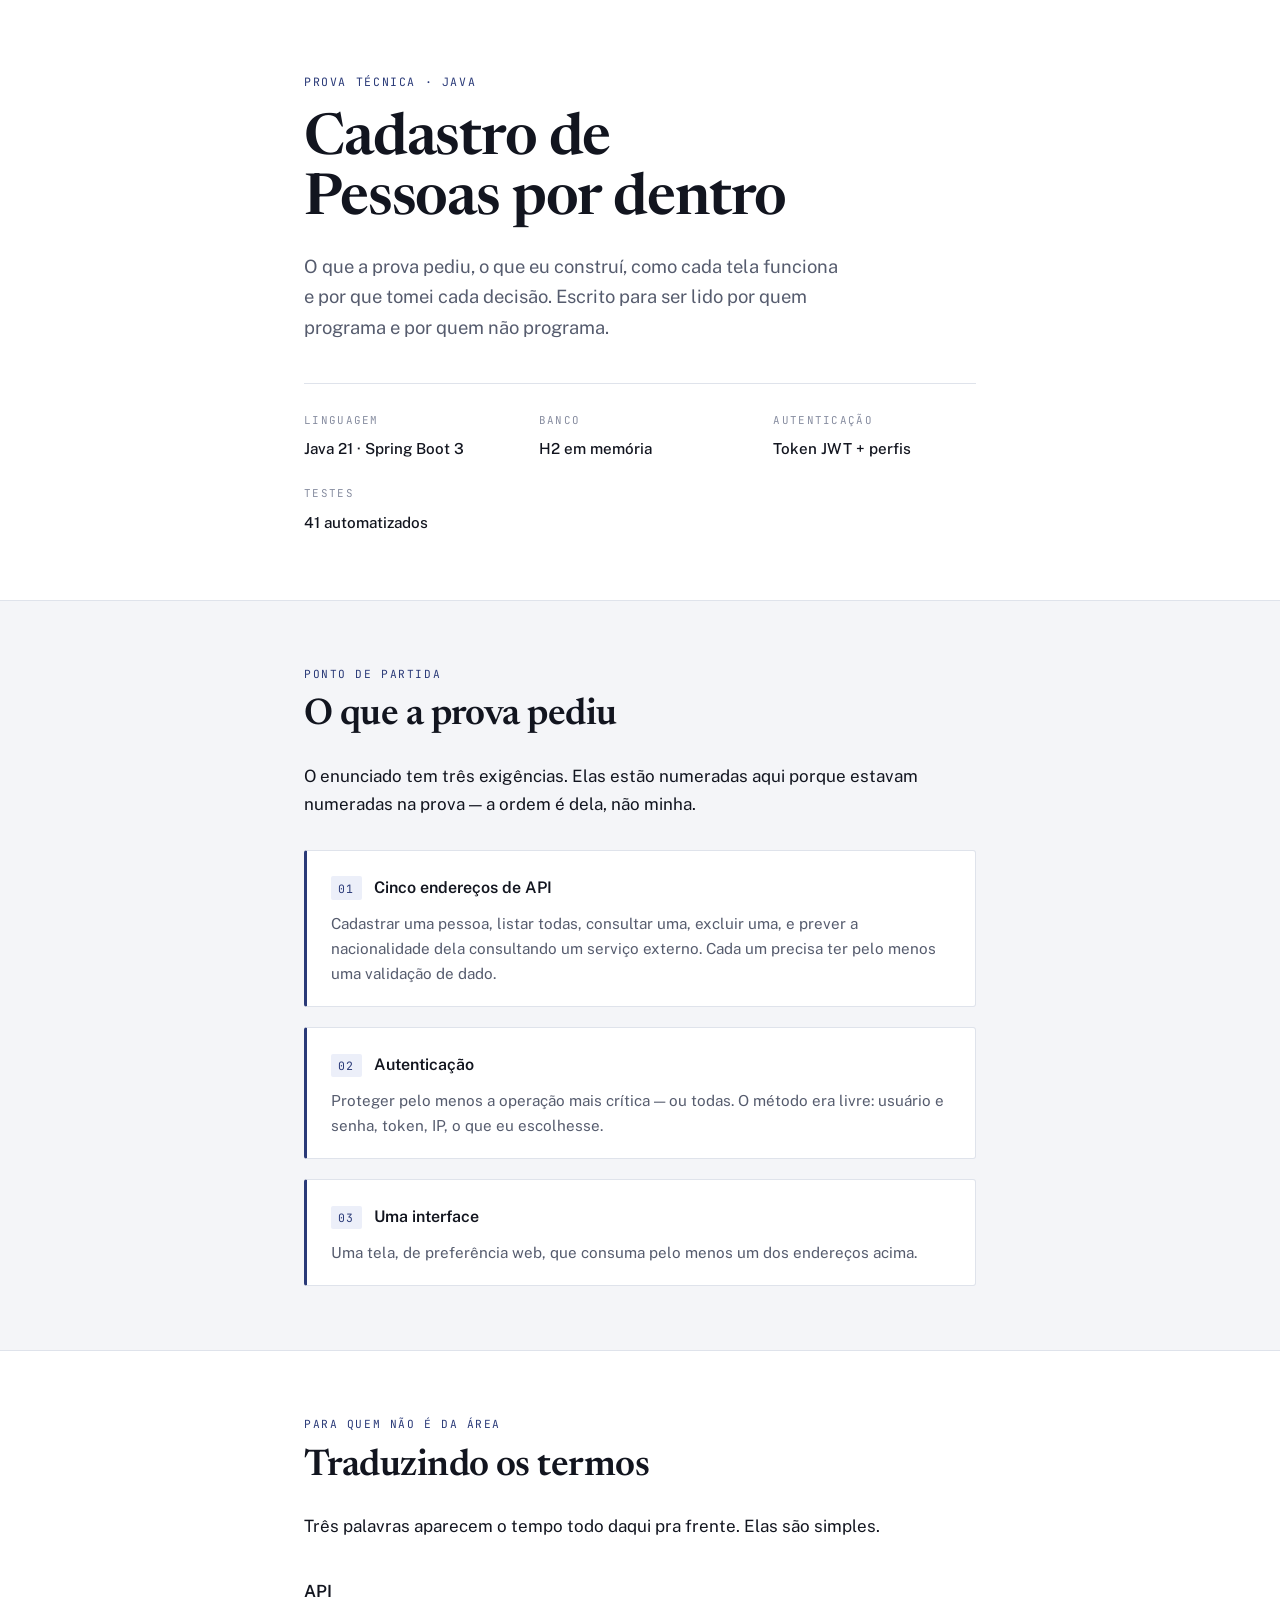
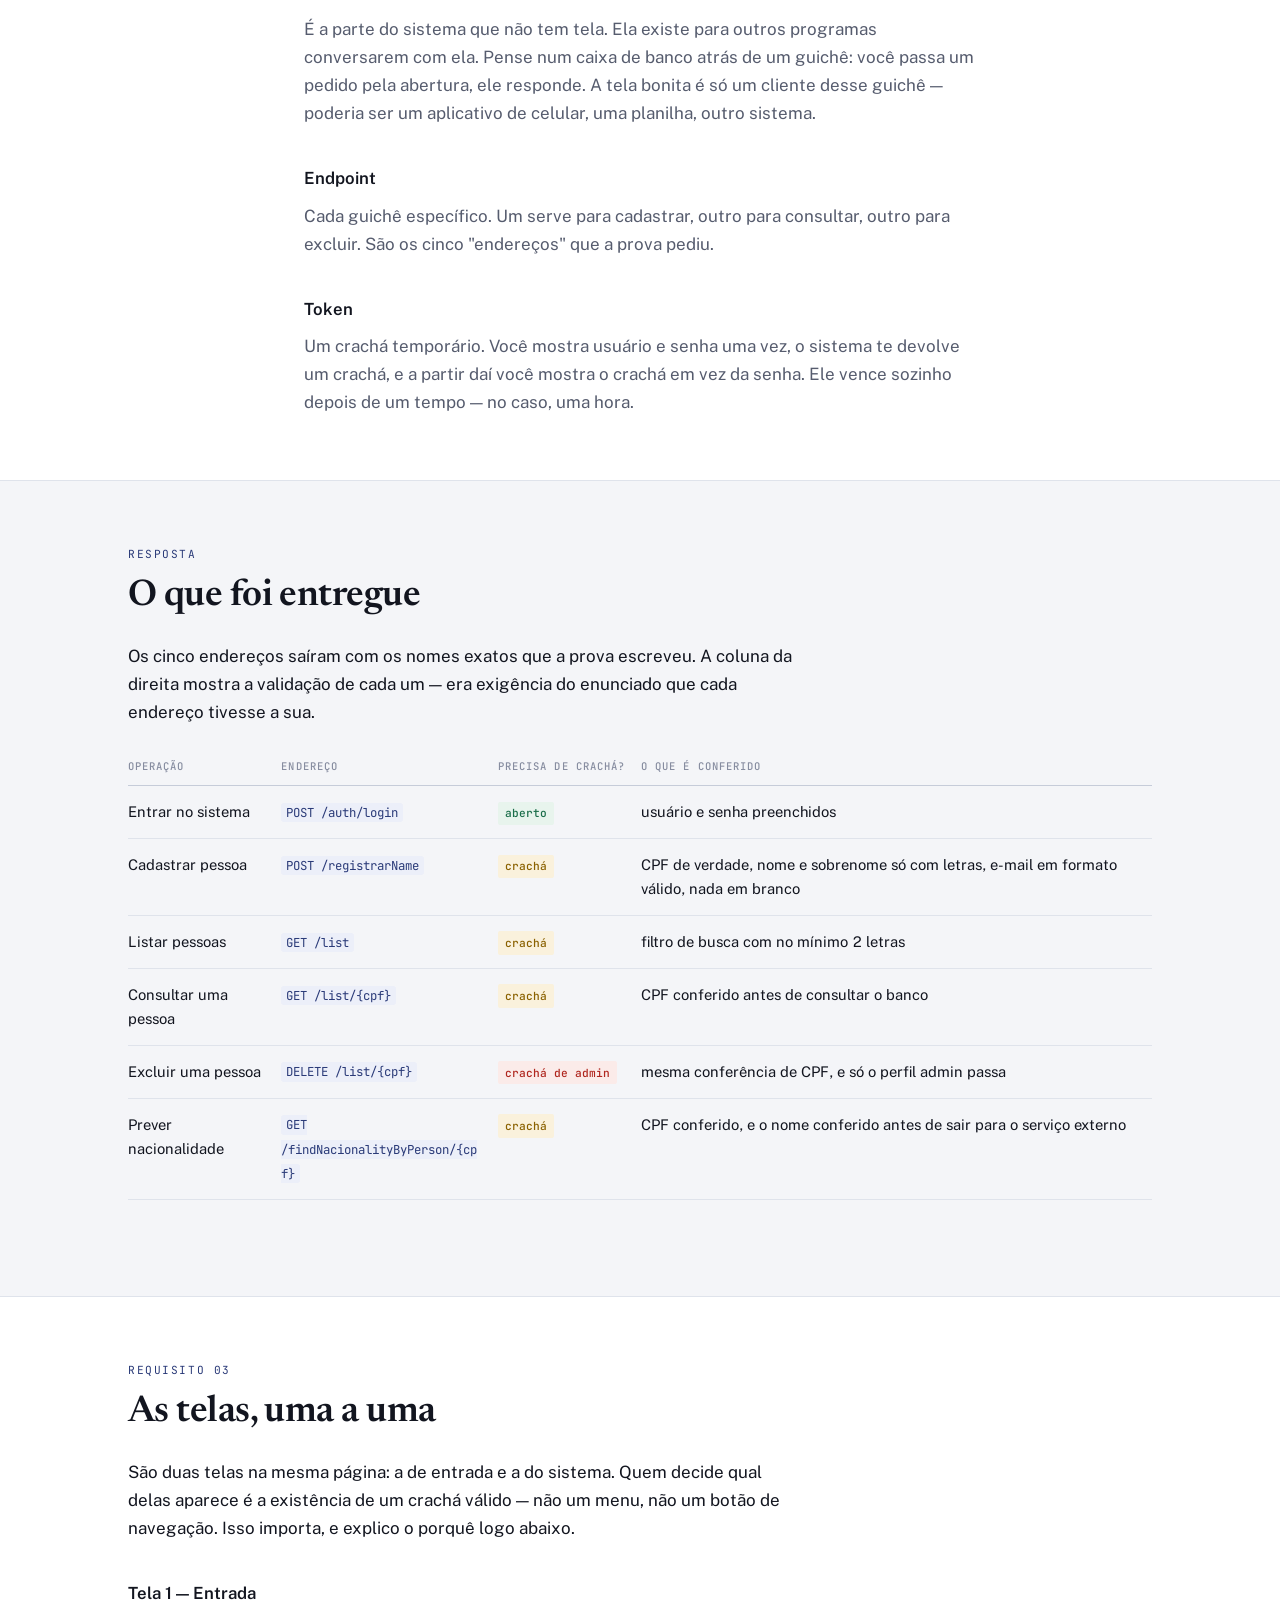
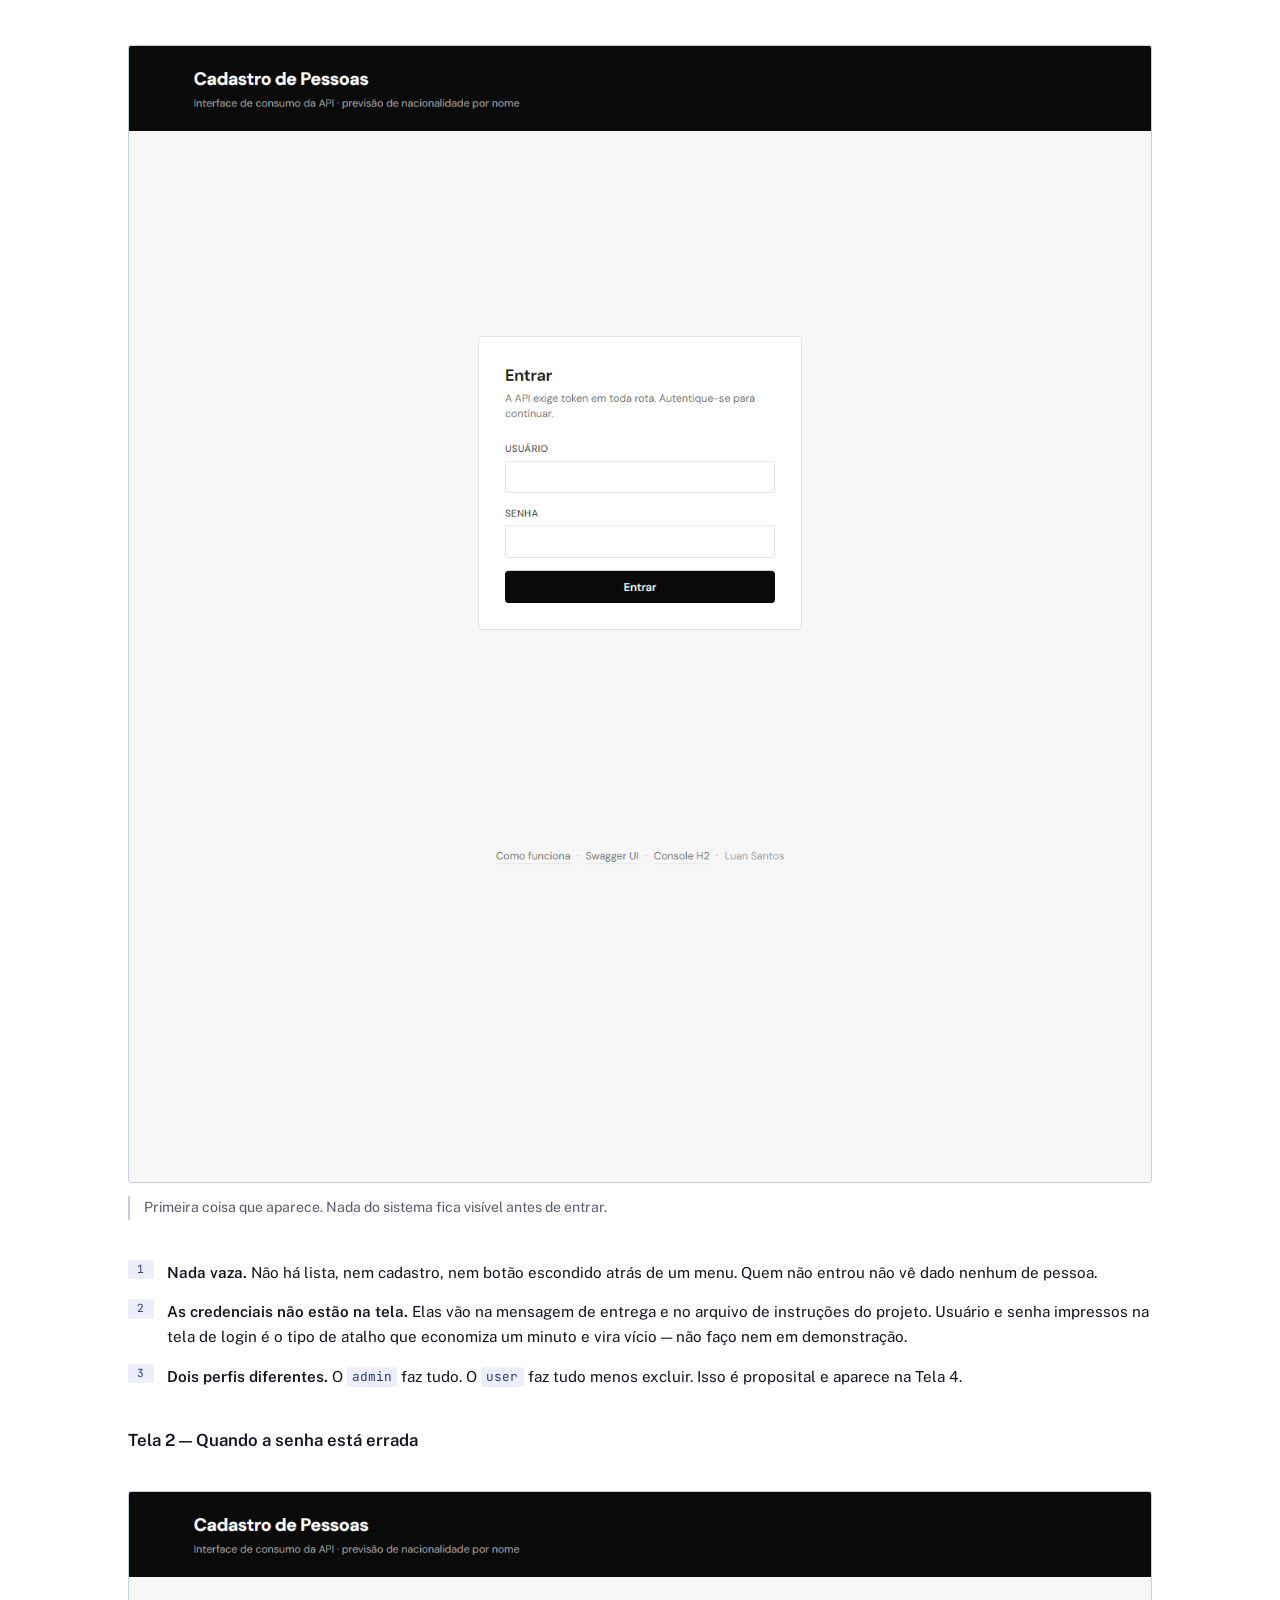
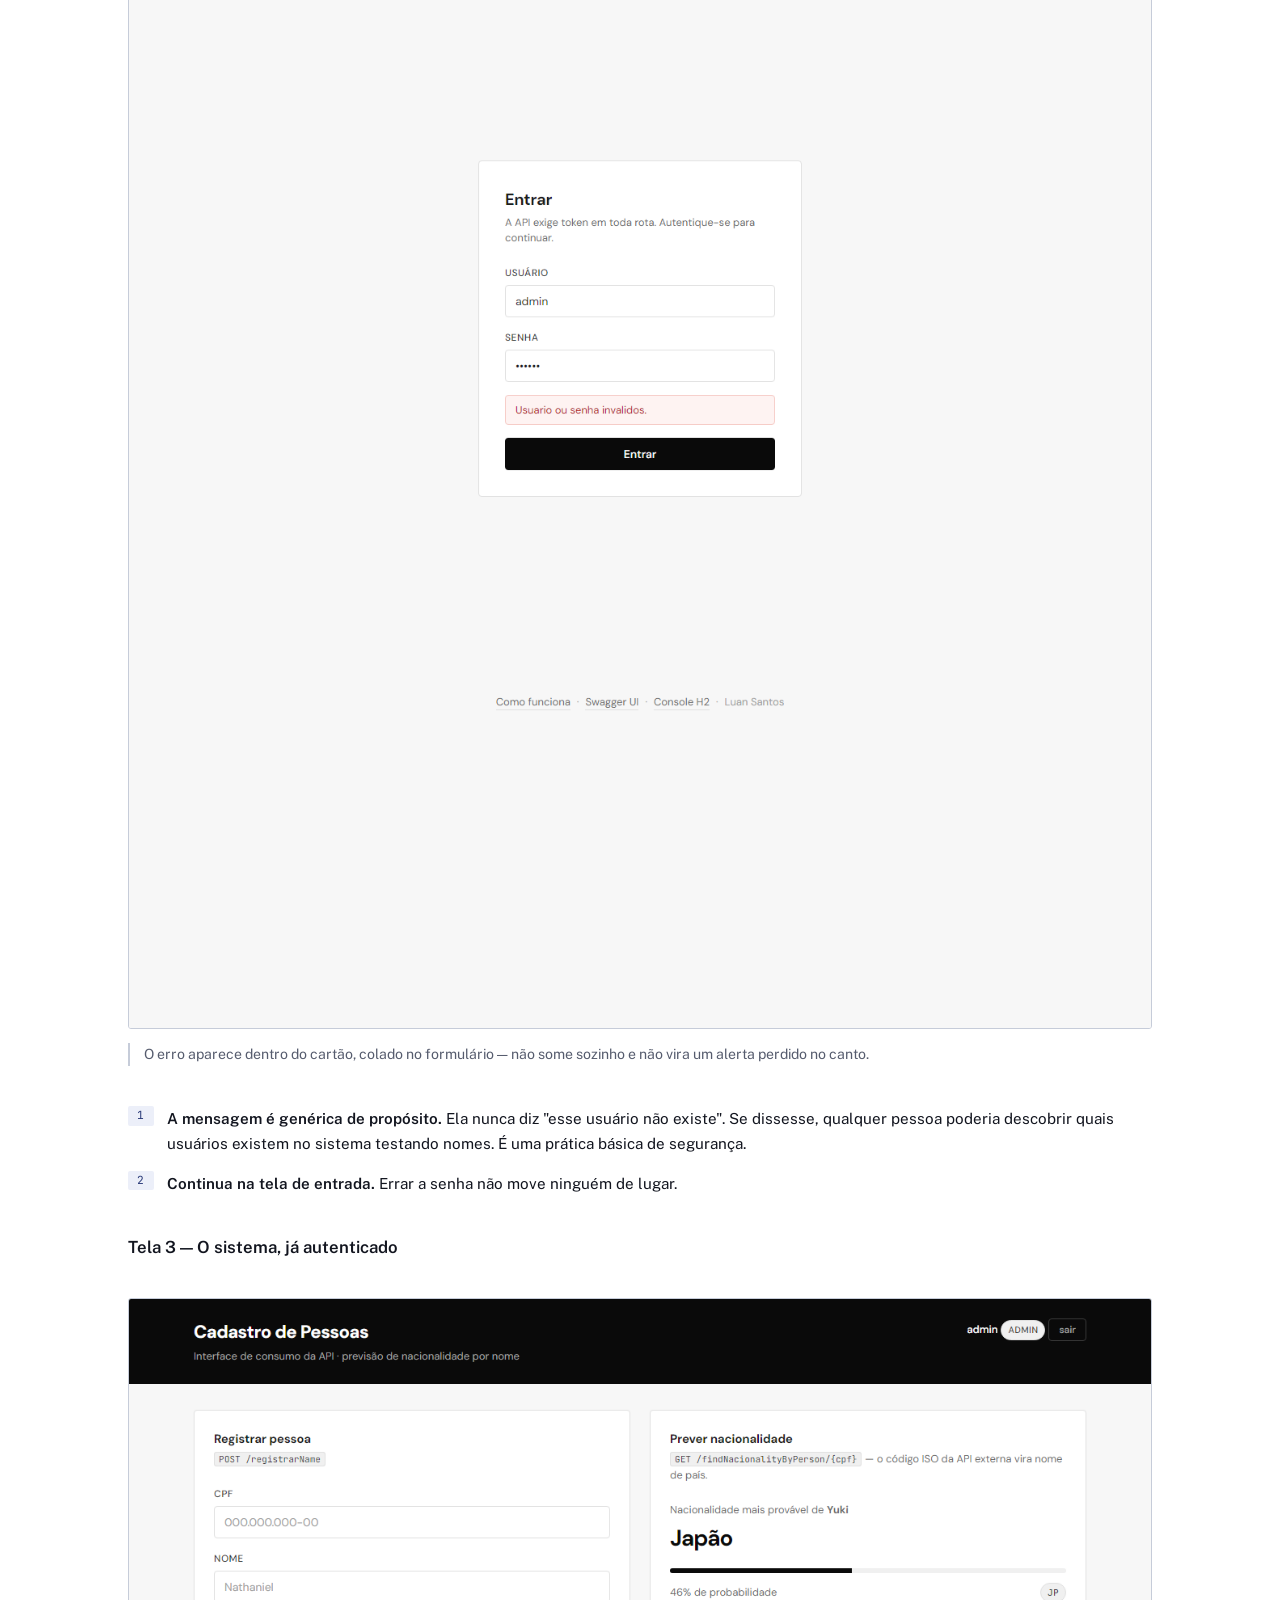
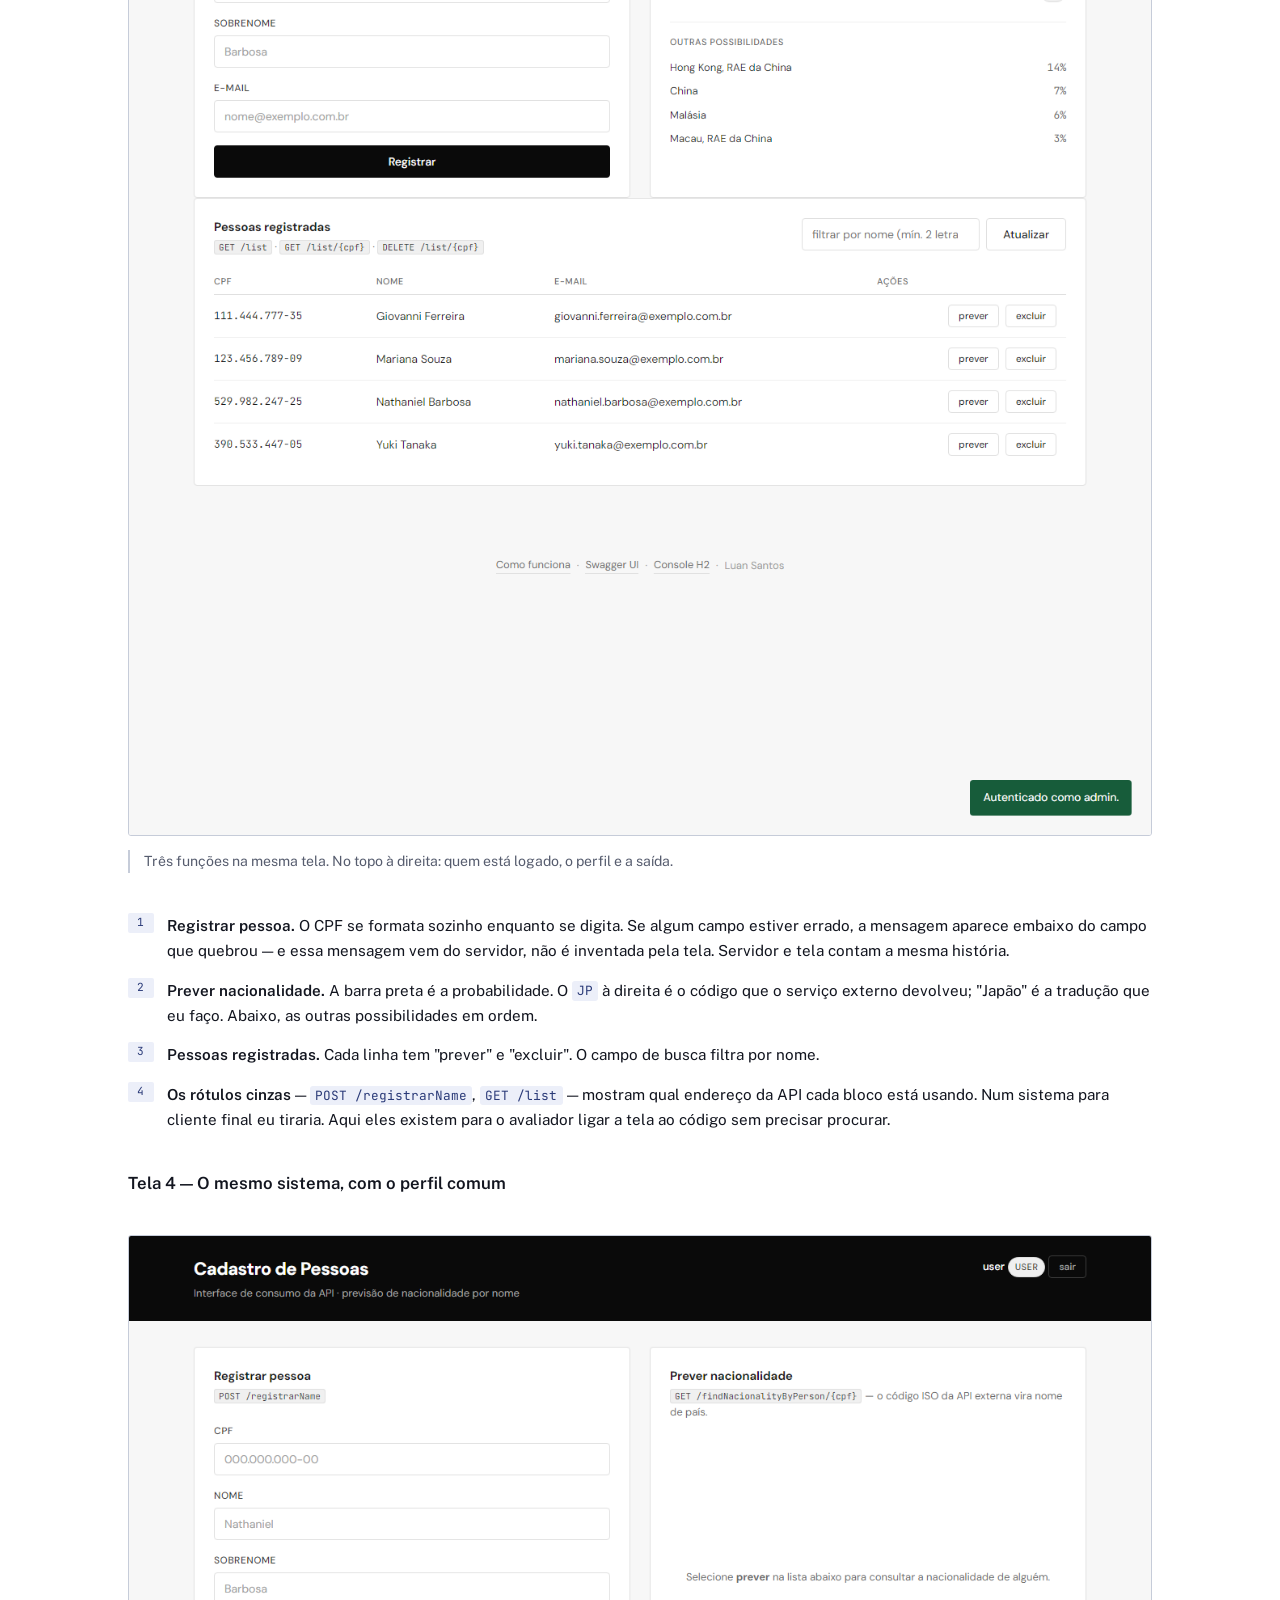
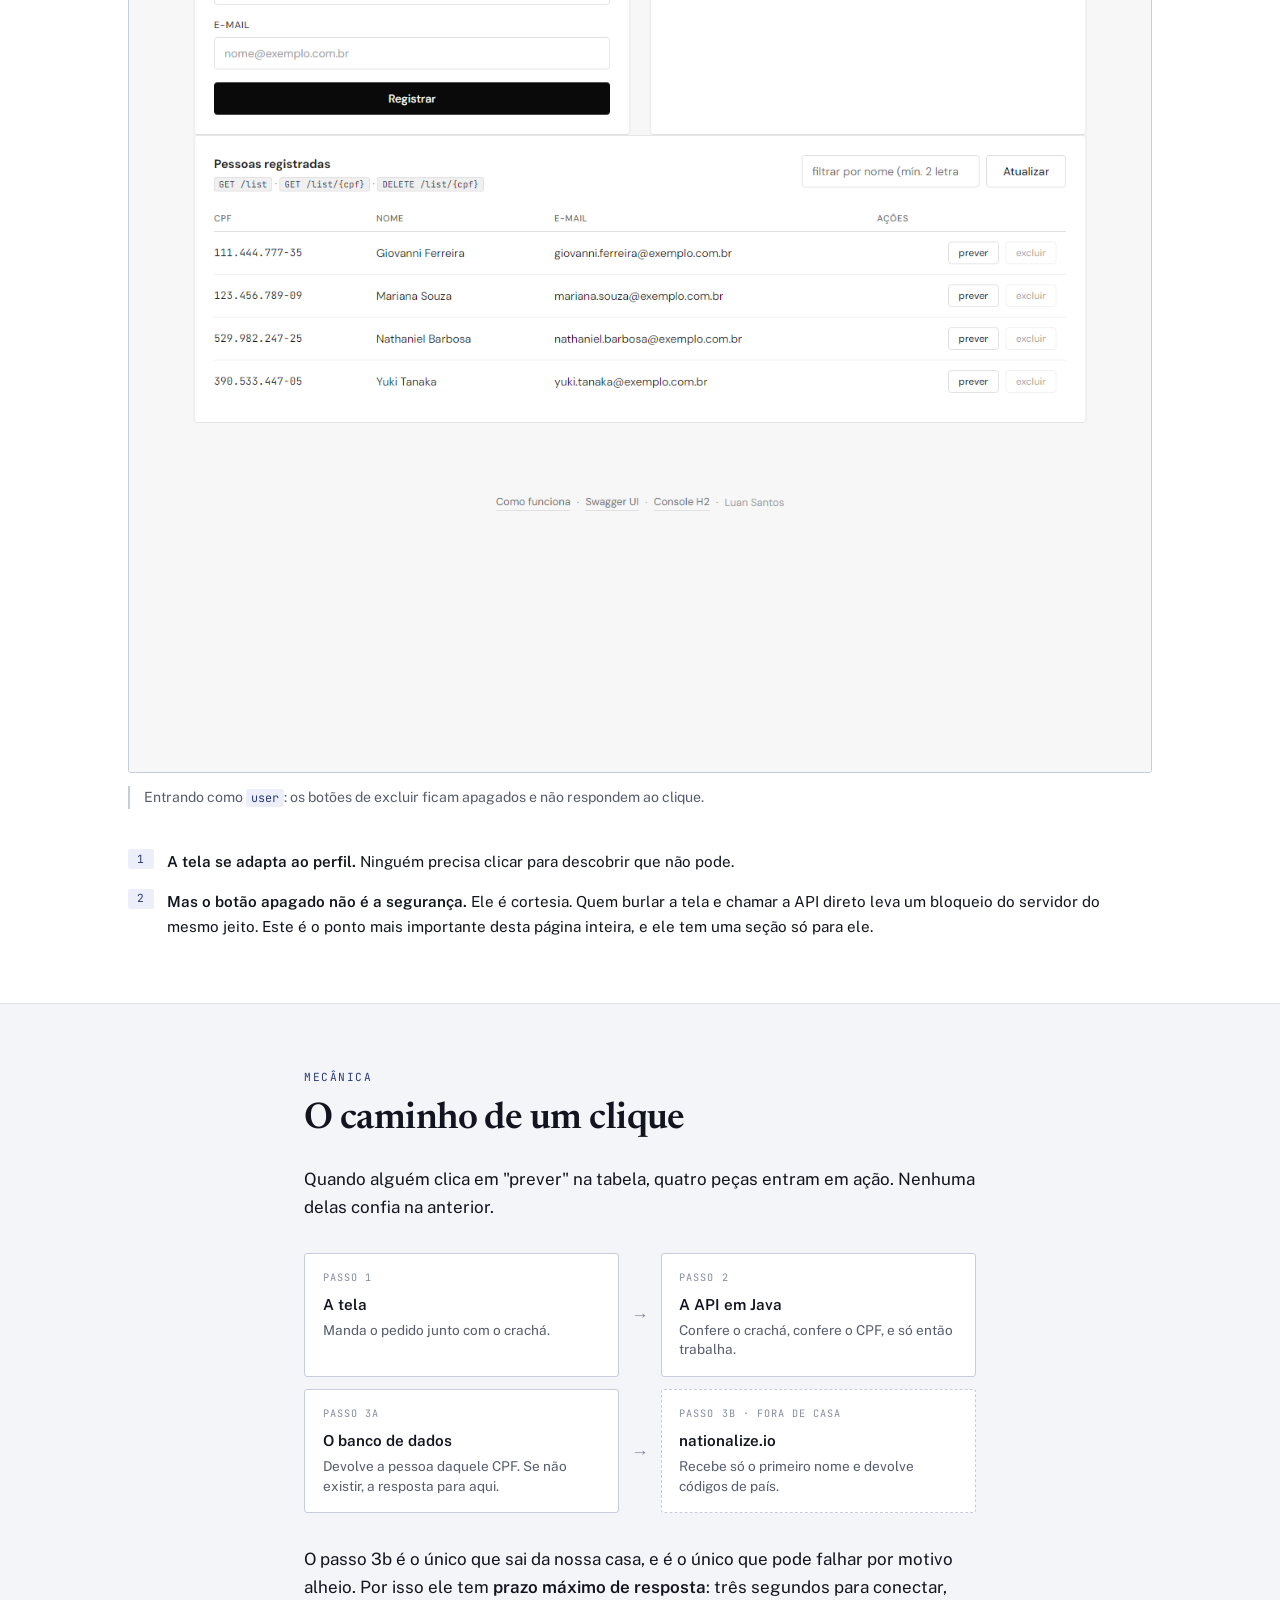
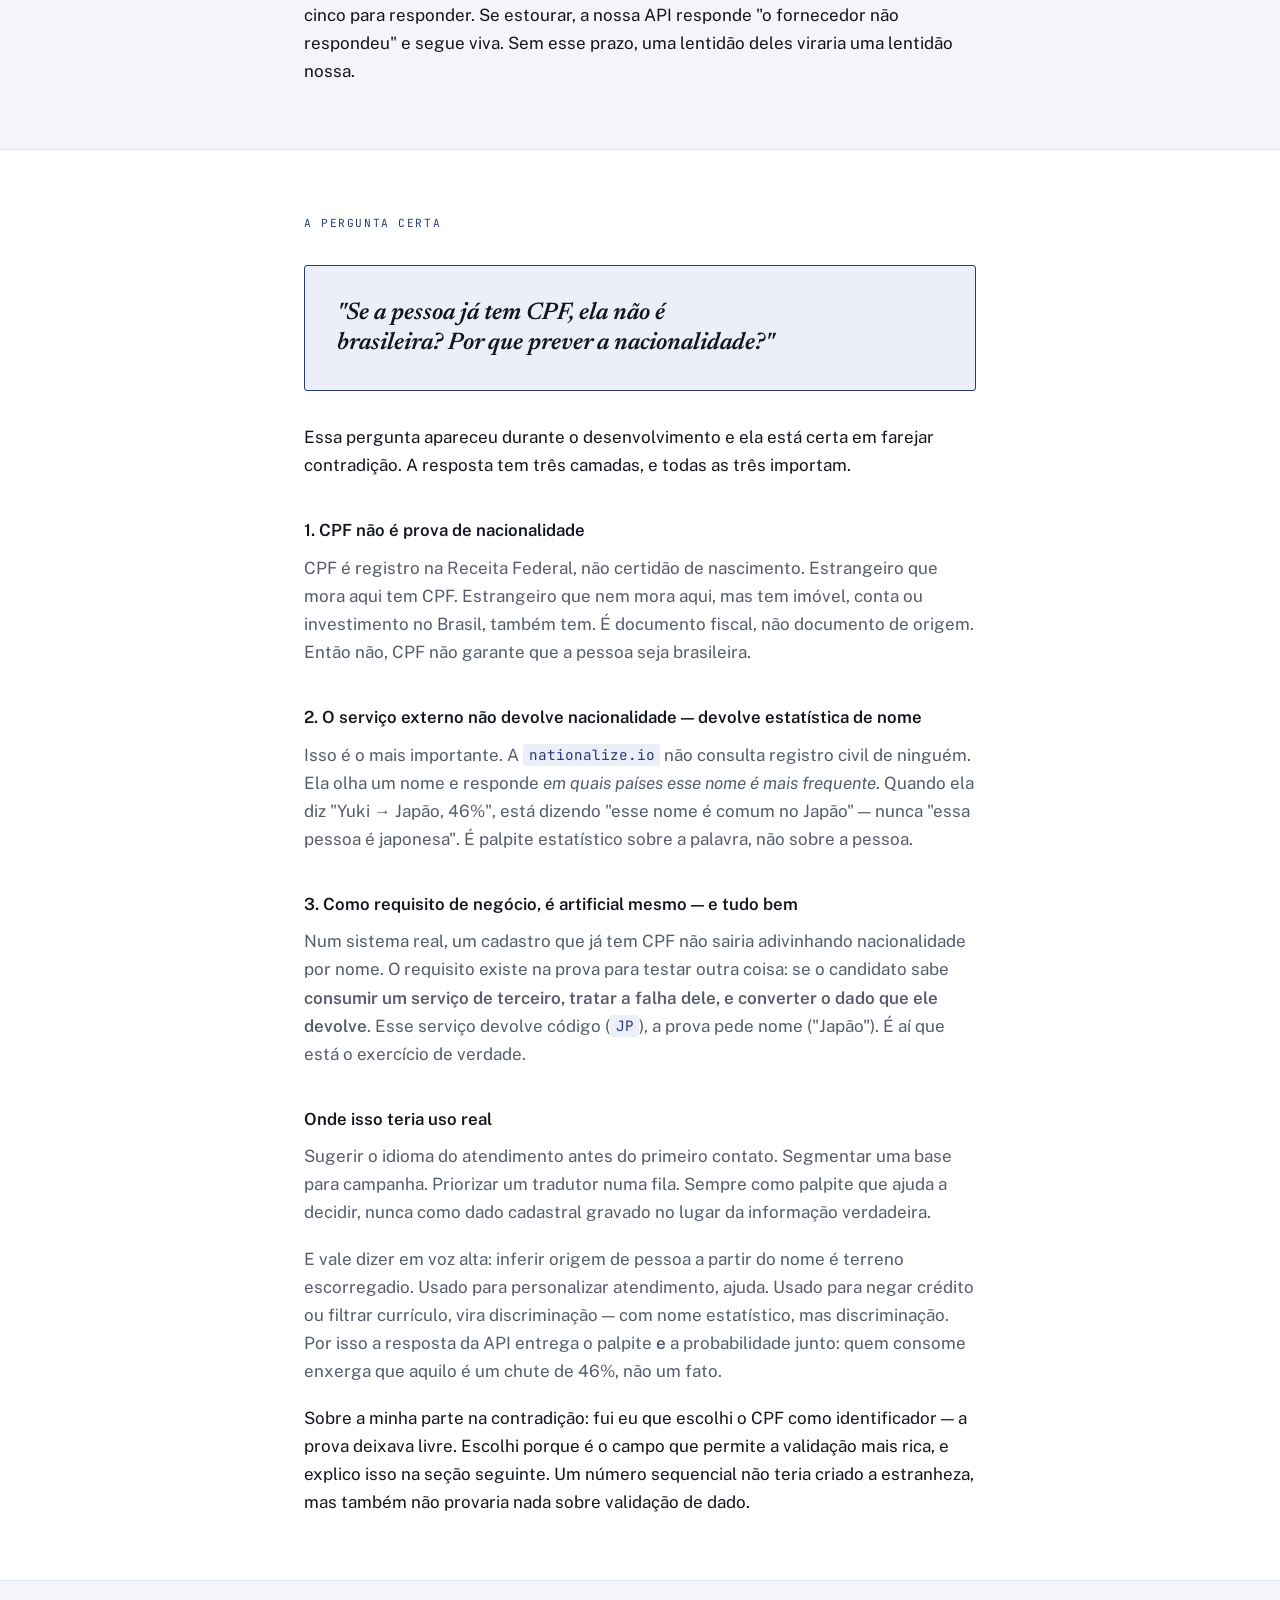
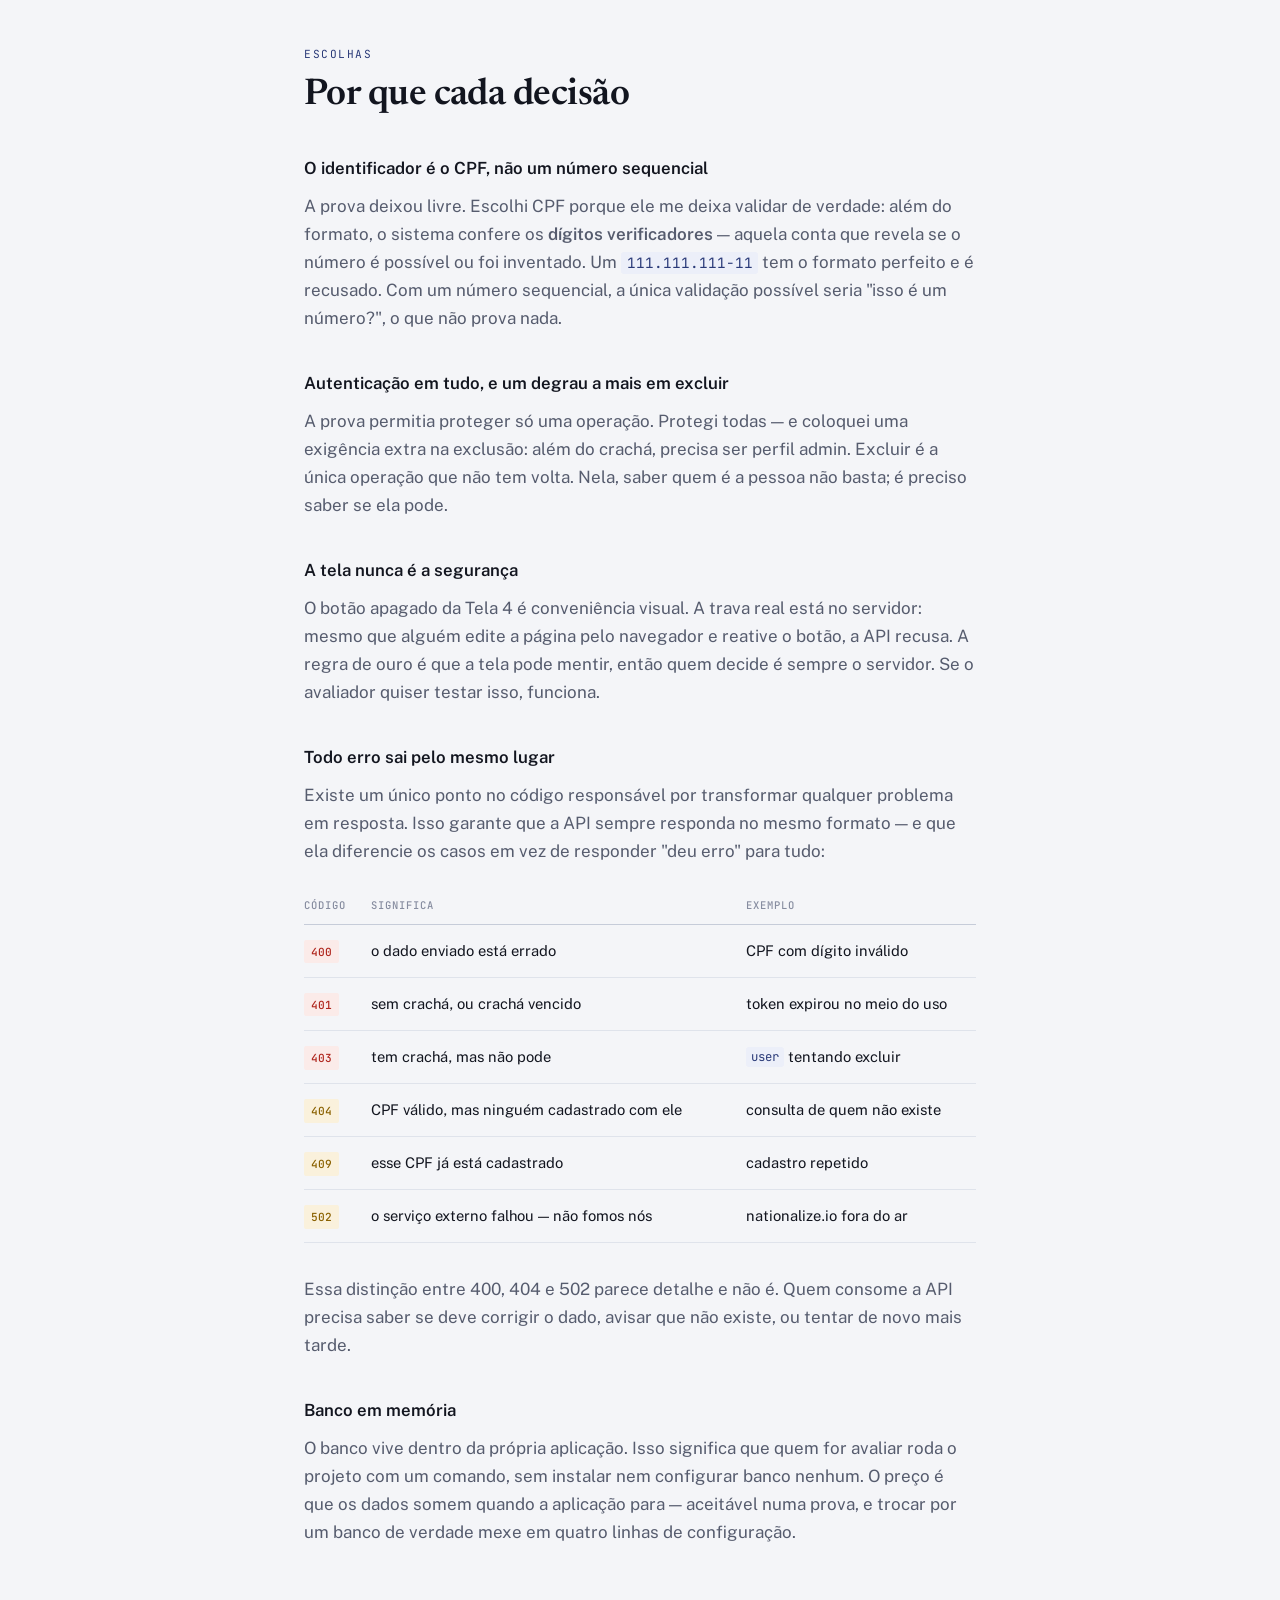
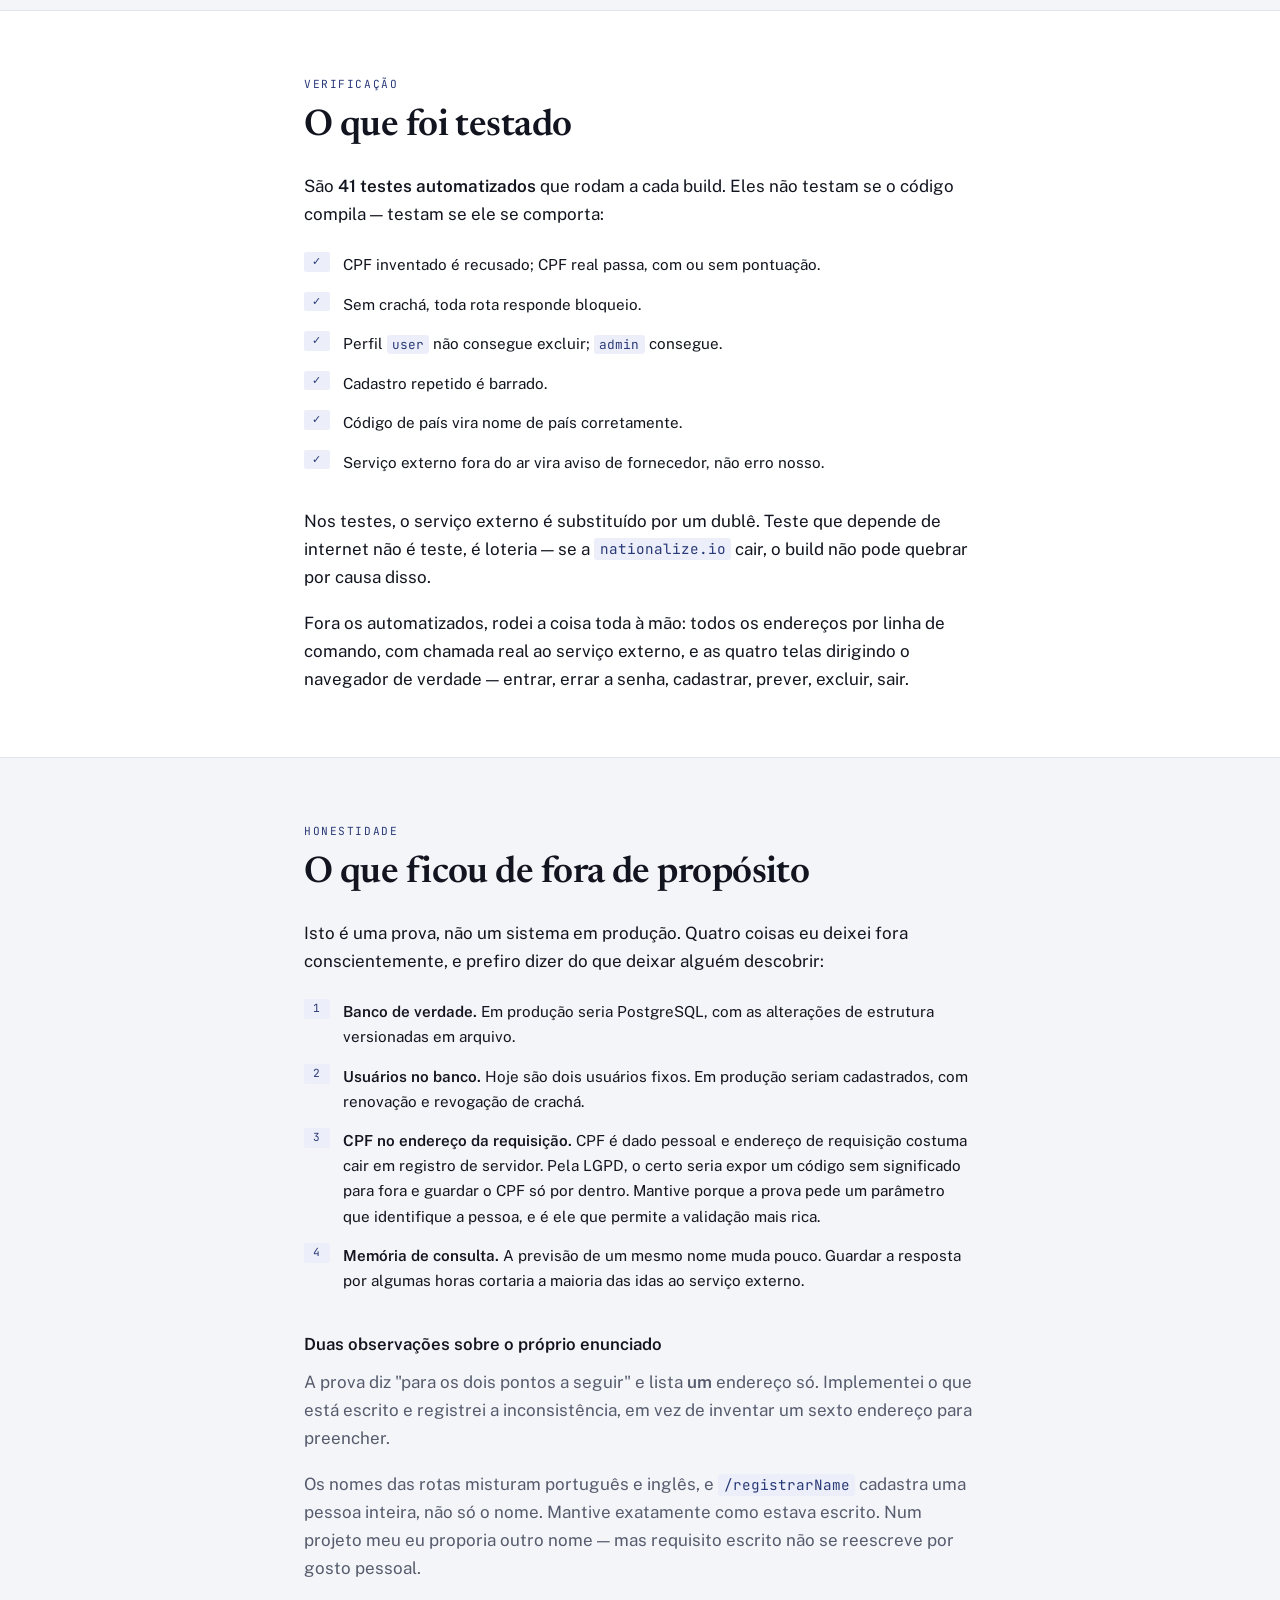
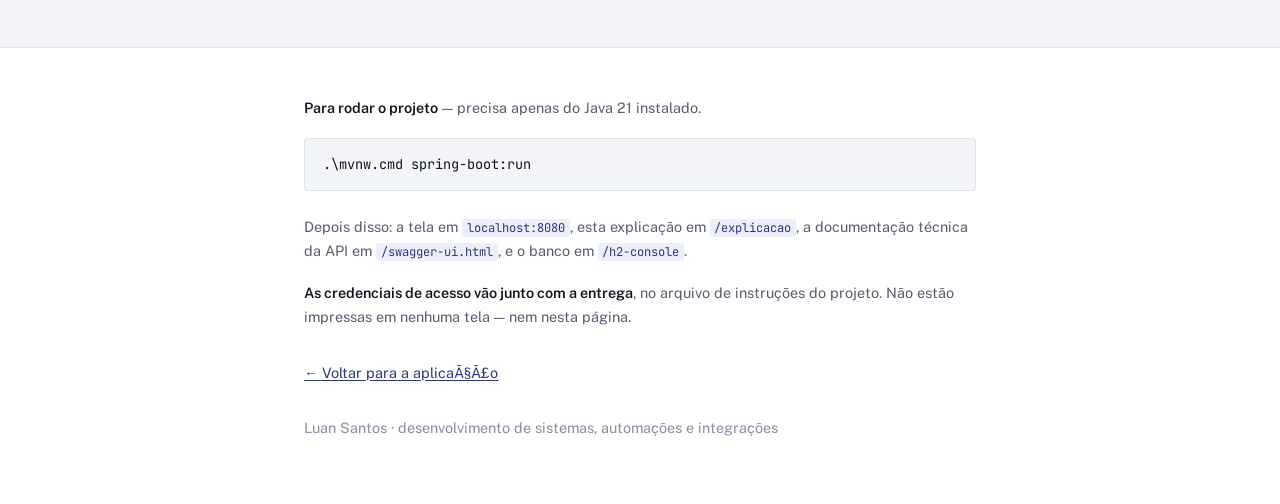
==== src/main/resources/static/explicacao.html @ 477744c0 "Cadastro de pessoas com previsao de nacionalidade API REST em Java 21 / Spring Boot 3 com as cinco r" ====
<!DOCTYPE html>
<html lang="pt-BR">
<head>
<meta charset="UTF-8">
<meta name="viewport" content="width=device-width, initial-scale=1.0">
<meta name="description" content="Como a prova tÃ©cnica foi construÃ­da: as telas, as decisÃµes e o porquÃª de cada uma."><title>Cadastro de Pessoas por dentro</title>

<link rel="preconnect" href="https://fonts.googleapis.com">
<link rel="preconnect" href="https://fonts.gstatic.com" crossorigin>
<link href="https://fonts.googleapis.com/css2?family=Newsreader:ital,opsz,wght@0,6..72,400;0,6..72,600;1,6..72,400&family=Public+Sans:wght@400;500;600&family=JetBrains+Mono:wght@400;500&display=swap" rel="stylesheet">

<style>
  :root {
    --papel:      #F4F5F8;
    --superficie: #FFFFFF;
    --tinta:      #12151F;
    --tinta-media:#565C6E;
    --tinta-fraca:#878DA0;
    --linha:      #DFE3EB;
    --linha-forte:#C6CCD9;
    --carimbo:    #2A3A78;
    --carimbo-bg: #ECEFF9;
    --ok:         #1B6E4A;
    --ok-bg:      #E8F4ED;
    --atencao:    #8A6100;
    --atencao-bg: #FAF1DC;
    --erro:       #B0271F;
    --erro-bg:    #FBEBE9;

    --largura-texto: 42rem;
    --largura-ampla: 64rem;
  }

  @media (prefers-color-scheme: dark) {
    :root:not([data-theme="light"]) {
      --papel:      #0E1017;
      --superficie: #171A24;
      --tinta:      #E8EAF0;
      --tinta-media:#9AA1B4;
      --tinta-fraca:#6E7589;
      --linha:      #262B38;
      --linha-forte:#39404F;
      --carimbo:    #93A2EE;
      --carimbo-bg: #1B2136;
      --ok:         #59C393;
      --ok-bg:      #14261E;
      --atencao:    #DDAA4E;
      --atencao-bg: #2A2113;
      --erro:       #EC8177;
      --erro-bg:    #2B1715;
    }
  }

  :root[data-theme="dark"] {
    --papel:      #0E1017;
    --superficie: #171A24;
    --tinta:      #E8EAF0;
    --tinta-media:#9AA1B4;
    --tinta-fraca:#6E7589;
    --linha:      #262B38;
    --linha-forte:#39404F;
    --carimbo:    #93A2EE;
    --carimbo-bg: #1B2136;
    --ok:         #59C393;
    --ok-bg:      #14261E;
    --atencao:    #DDAA4E;
    --atencao-bg: #2A2113;
    --erro:       #EC8177;
    --erro-bg:    #2B1715;
  }

  * { box-sizing: border-box; }

  body {
    margin: 0;
    background: var(--papel);
    color: var(--tinta);
    font-family: 'Public Sans', -apple-system, BlinkMacSystemFont, 'Segoe UI', sans-serif;
    font-size: 17px;
    line-height: 1.65;
    -webkit-font-smoothing: antialiased;
  }

  .faixa { width: 100%; padding: 0 1.5rem; }

  .texto { max-width: var(--largura-texto); margin: 0 auto; }
  .amplo { max-width: var(--largura-ampla); margin: 0 auto; }

  /* ---------- cabecalho ---------- */

  .capa {
    border-bottom: 1px solid var(--linha);
    background: var(--superficie);
    padding: 4.5rem 1.5rem 3rem;
  }

  .capa__marca {
    font-family: 'JetBrains Mono', ui-monospace, monospace;
    font-size: 0.72rem;
    letter-spacing: 0.14em;
    text-transform: uppercase;
    color: var(--carimbo);
    margin: 0 0 1.25rem;
  }

  .capa h1 {
    font-family: 'Newsreader', Georgia, serif;
    font-size: clamp(2.4rem, 6vw, 3.6rem);
    font-weight: 600;
    line-height: 1.05;
    letter-spacing: -0.02em;
    margin: 0 0 1.25rem;
    text-wrap: balance;
  }

  .capa__linha-fina {
    font-size: 1.15rem;
    color: var(--tinta-media);
    margin: 0 0 2.5rem;
    max-width: 34rem;
  }

  .ficha {
    display: grid;
    grid-template-columns: repeat(auto-fit, minmax(11rem, 1fr));
    gap: 1.5rem 2rem;
    border-top: 1px solid var(--linha);
    padding-top: 1.75rem;
  }

  .ficha dt {
    font-family: 'JetBrains Mono', monospace;
    font-size: 0.68rem;
    letter-spacing: 0.12em;
    text-transform: uppercase;
    color: var(--tinta-fraca);
    margin-bottom: 0.4rem;
  }

  .ficha dd {
    margin: 0;
    font-size: 0.95rem;
    font-weight: 500;
  }

  /* ---------- secoes ---------- */

  .secao { padding: 4rem 1.5rem; }
  .secao + .secao { border-top: 1px solid var(--linha); }
  .secao--destaque { background: var(--superficie); }

  .rotulo {
    font-family: 'JetBrains Mono', monospace;
    font-size: 0.7rem;
    letter-spacing: 0.14em;
    text-transform: uppercase;
    color: var(--carimbo);
    margin: 0 0 0.75rem;
  }

  h2 {
    font-family: 'Newsreader', Georgia, serif;
    font-size: clamp(1.7rem, 3.6vw, 2.3rem);
    font-weight: 600;
    line-height: 1.15;
    letter-spacing: -0.015em;
    margin: 0 0 1.5rem;
    text-wrap: balance;
  }

  h3 {
    font-family: 'Public Sans', sans-serif;
    font-size: 1.05rem;
    font-weight: 600;
    line-height: 1.35;
    margin: 2.5rem 0 0.75rem;
  }

  p { margin: 0 0 1.15rem; }
  p:last-child { margin-bottom: 0; }

  strong { font-weight: 600; }

  a { color: var(--carimbo); text-decoration: underline; text-underline-offset: 2px; }
  a:focus-visible { outline: 2px solid var(--carimbo); outline-offset: 3px; border-radius: 2px; }

  .guia { color: var(--tinta-media); }

  code {
    font-family: 'JetBrains Mono', ui-monospace, monospace;
    font-size: 0.84em;
    background: var(--carimbo-bg);
    color: var(--carimbo);
    padding: 0.1em 0.4em;
    border-radius: 3px;
    word-break: break-word;
  }

  /* ---------- blocos de requisito ---------- */

  .requisitos {
    display: grid;
    gap: 1.25rem;
    margin-top: 2rem;
  }

  .requisito {
    background: var(--superficie);
    border: 1px solid var(--linha);
    border-left: 3px solid var(--carimbo);
    border-radius: 3px;
    padding: 1.5rem 1.5rem 1.25rem;
  }

  .secao--destaque .requisito { background: var(--papel); }

  .requisito__topo {
    display: flex;
    align-items: baseline;
    gap: 0.75rem;
    margin-bottom: 0.6rem;
  }

  .requisito__numero {
    font-family: 'JetBrains Mono', monospace;
    font-size: 0.72rem;
    letter-spacing: 0.1em;
    color: var(--carimbo);
    background: var(--carimbo-bg);
    border-radius: 2px;
    padding: 0.15rem 0.45rem;
    flex-shrink: 0;
  }

  .requisito__titulo { font-weight: 600; font-size: 1rem; }

  .requisito p { font-size: 0.95rem; color: var(--tinta-media); margin-bottom: 0; }

  /* ---------- tabelas ---------- */

  .rolagem { overflow-x: auto; margin: 2rem 0; }

  table {
    width: 100%;
    border-collapse: collapse;
    font-size: 0.92rem;
    font-variant-numeric: tabular-nums;
  }

  th {
    text-align: left;
    font-family: 'JetBrains Mono', monospace;
    font-size: 0.66rem;
    font-weight: 500;
    letter-spacing: 0.1em;
    text-transform: uppercase;
    color: var(--tinta-fraca);
    padding: 0 1rem 0.6rem 0;
    border-bottom: 1px solid var(--linha-forte);
    white-space: nowrap;
  }

  td {
    padding: 0.85rem 1rem 0.85rem 0;
    border-bottom: 1px solid var(--linha);
    vertical-align: top;
  }

  th:last-child, td:last-child { padding-right: 0; }

  /* ---------- figuras ---------- */

  figure {
    margin: 2.5rem 0;
  }

  figure img {
    display: block;
    width: 100%;
    height: auto;
    border: 1px solid var(--linha-forte);
    border-radius: 3px;
    background: var(--superficie);
  }

  figcaption {
    font-size: 0.88rem;
    color: var(--tinta-media);
    margin-top: 0.85rem;
    padding-left: 0.9rem;
    border-left: 2px solid var(--linha-forte);
  }

  /* ---------- lista de leitura da tela ---------- */

  .leitura {
    list-style: none;
    padding: 0;
    margin: 1.5rem 0 0;
    display: grid;
    gap: 0.9rem;
  }

  .leitura li {
    display: grid;
    grid-template-columns: 1.6rem 1fr;
    gap: 0.85rem;
    align-items: start;
    font-size: 0.95rem;
  }

  .leitura .marca {
    font-family: 'JetBrains Mono', monospace;
    font-size: 0.7rem;
    color: var(--carimbo);
    background: var(--carimbo-bg);
    border-radius: 2px;
    text-align: center;
    padding: 0.2rem 0;
    line-height: 1.2;
  }

  /* ---------- fluxo ---------- */

  .fluxo {
    display: grid;
    gap: 0.75rem;
    margin: 2rem 0;
  }

  .fluxo__linha {
    display: flex;
    align-items: stretch;
    gap: 0.75rem;
    flex-wrap: wrap;
  }

  .caixa {
    flex: 1 1 12rem;
    background: var(--superficie);
    border: 1px solid var(--linha-forte);
    border-radius: 3px;
    padding: 1rem 1.1rem;
  }

  .secao--destaque .caixa { background: var(--papel); }

  .caixa__papel {
    font-family: 'JetBrains Mono', monospace;
    font-size: 0.64rem;
    letter-spacing: 0.1em;
    text-transform: uppercase;
    color: var(--tinta-fraca);
    margin-bottom: 0.3rem;
  }

  .caixa__nome { font-weight: 600; font-size: 0.95rem; margin-bottom: 0.25rem; }
  .caixa__nota { font-size: 0.85rem; color: var(--tinta-media); line-height: 1.45; }

  .seta {
    display: flex;
    align-items: center;
    color: var(--tinta-fraca);
    font-size: 1.1rem;
    flex-shrink: 0;
  }

  .caixa--externa { border-style: dashed; }

  /* ---------- destaque de pergunta ---------- */

  .pergunta {
    background: var(--carimbo-bg);
    border: 1px solid var(--carimbo);
    border-radius: 3px;
    padding: 2rem;
    margin: 2rem 0;
  }

  .pergunta__titulo {
    font-family: 'Newsreader', Georgia, serif;
    font-size: 1.5rem;
    font-weight: 600;
    font-style: italic;
    line-height: 1.25;
    margin: 0;
    color: var(--tinta);
    text-wrap: balance;
  }

  /* ---------- etiquetas de estado ---------- */

  .etiqueta {
    display: inline-block;
    font-family: 'JetBrains Mono', monospace;
    font-size: 0.7rem;
    font-weight: 500;
    padding: 0.15rem 0.45rem;
    border-radius: 2px;
    white-space: nowrap;
  }

  .etiqueta--ok      { background: var(--ok-bg);      color: var(--ok); }
  .etiqueta--atencao { background: var(--atencao-bg); color: var(--atencao); }
  .etiqueta--erro    { background: var(--erro-bg);    color: var(--erro); }

  /* ---------- rodape ---------- */

  .rodape {
    border-top: 1px solid var(--linha);
    background: var(--superficie);
    padding: 3rem 1.5rem 4rem;
    font-size: 0.9rem;
    color: var(--tinta-media);
  }

  .rodape strong { color: var(--tinta); }

  .comando {
    font-family: 'JetBrains Mono', monospace;
    font-size: 0.85rem;
    background: var(--papel);
    border: 1px solid var(--linha);
    border-radius: 3px;
    padding: 0.9rem 1.1rem;
    margin: 1rem 0 1.5rem;
    overflow-x: auto;
    white-space: pre;
    color: var(--tinta);
  }

  @media (prefers-reduced-motion: reduce) {
    * { animation: none !important; transition: none !important; }
  }
</style>
</head>
<body>


<header class="capa">
  <div class="texto">
    <p class="capa__marca">Prova técnica · Java</p>
    <h1>Cadastro de Pessoas por dentro</h1>
    <p class="capa__linha-fina">
      O que a prova pediu, o que eu construí, como cada tela funciona e por que
      tomei cada decisão. Escrito para ser lido por quem programa e por quem não programa.
    </p>
    <dl class="ficha">
      <div>
        <dt>Linguagem</dt>
        <dd>Java 21 · Spring Boot 3</dd>
      </div>
      <div>
        <dt>Banco</dt>
        <dd>H2 em memória</dd>
      </div>
      <div>
        <dt>Autenticação</dt>
        <dd>Token JWT + perfis</dd>
      </div>
      <div>
        <dt>Testes</dt>
        <dd>41 automatizados</dd>
      </div>
    </dl>
  </div>
</header>

<!-- ============ O QUE FOI PEDIDO ============ -->
<section class="secao">
  <div class="texto">
    <p class="rotulo">Ponto de partida</p>
    <h2>O que a prova pediu</h2>
    <p>
      O enunciado tem três exigências. Elas estão numeradas aqui porque estavam
      numeradas na prova — a ordem é dela, não minha.
    </p>

    <div class="requisitos">
      <div class="requisito">
        <div class="requisito__topo">
          <span class="requisito__numero">01</span>
          <span class="requisito__titulo">Cinco endereços de API</span>
        </div>
        <p>
          Cadastrar uma pessoa, listar todas, consultar uma, excluir uma, e prever a
          nacionalidade dela consultando um serviço externo. Cada um precisa ter
          pelo menos uma validação de dado.
        </p>
      </div>
      <div class="requisito">
        <div class="requisito__topo">
          <span class="requisito__numero">02</span>
          <span class="requisito__titulo">Autenticação</span>
        </div>
        <p>
          Proteger pelo menos a operação mais crítica — ou todas. O método era livre:
          usuário e senha, token, IP, o que eu escolhesse.
        </p>
      </div>
      <div class="requisito">
        <div class="requisito__topo">
          <span class="requisito__numero">03</span>
          <span class="requisito__titulo">Uma interface</span>
        </div>
        <p>
          Uma tela, de preferência web, que consuma pelo menos um dos endereços acima.
        </p>
      </div>
    </div>
  </div>
</section>

<!-- ============ TRADUÇÃO ============ -->
<section class="secao secao--destaque">
  <div class="texto">
    <p class="rotulo">Para quem não é da área</p>
    <h2>Traduzindo os termos</h2>
    <p>
      Três palavras aparecem o tempo todo daqui pra frente. Elas são simples.
    </p>

    <h3>API</h3>
    <p class="guia">
      É a parte do sistema que não tem tela. Ela existe para outros programas
      conversarem com ela. Pense num caixa de banco atrás de um guichê: você passa
      um pedido pela abertura, ele responde. A tela bonita é só um cliente desse guichê
      — poderia ser um aplicativo de celular, uma planilha, outro sistema.
    </p>

    <h3>Endpoint</h3>
    <p class="guia">
      Cada guichê específico. Um serve para cadastrar, outro para consultar, outro
      para excluir. São os cinco "endereços" que a prova pediu.
    </p>

    <h3>Token</h3>
    <p class="guia">
      Um crachá temporário. Você mostra usuário e senha uma vez, o sistema te devolve
      um crachá, e a partir daí você mostra o crachá em vez da senha. Ele vence sozinho
      depois de um tempo — no caso, uma hora.
    </p>
  </div>
</section>

<!-- ============ O QUE FOI ENTREGUE ============ -->
<section class="secao">
  <div class="amplo">
    <p class="rotulo">Resposta</p>
    <h2>O que foi entregue</h2>
    <p class="texto" style="max-width: var(--largura-texto); margin-left: 0;">
      Os cinco endereços saíram com os nomes exatos que a prova escreveu. A coluna
      da direita mostra a validação de cada um — era exigência do enunciado que cada
      endereço tivesse a sua.
    </p>

    <div class="rolagem">
      <table>
        <thead>
          <tr>
            <th>Operação</th>
            <th>Endereço</th>
            <th>Precisa de crachá?</th>
            <th>O que é conferido</th>
          </tr>
        </thead>
        <tbody>
          <tr>
            <td>Entrar no sistema</td>
            <td><code>POST /auth/login</code></td>
            <td><span class="etiqueta etiqueta--ok">aberto</span></td>
            <td>usuário e senha preenchidos</td>
          </tr>
          <tr>
            <td>Cadastrar pessoa</td>
            <td><code>POST /registrarName</code></td>
            <td><span class="etiqueta etiqueta--atencao">crachá</span></td>
            <td>CPF de verdade, nome e sobrenome só com letras, e-mail em formato válido, nada em branco</td>
          </tr>
          <tr>
            <td>Listar pessoas</td>
            <td><code>GET /list</code></td>
            <td><span class="etiqueta etiqueta--atencao">crachá</span></td>
            <td>filtro de busca com no mínimo 2 letras</td>
          </tr>
          <tr>
            <td>Consultar uma pessoa</td>
            <td><code>GET /list/{cpf}</code></td>
            <td><span class="etiqueta etiqueta--atencao">crachá</span></td>
            <td>CPF conferido antes de consultar o banco</td>
          </tr>
          <tr>
            <td>Excluir uma pessoa</td>
            <td><code>DELETE /list/{cpf}</code></td>
            <td><span class="etiqueta etiqueta--erro">crachá de admin</span></td>
            <td>mesma conferência de CPF, e só o perfil admin passa</td>
          </tr>
          <tr>
            <td>Prever nacionalidade</td>
            <td><code>GET /findNacionalityByPerson/{cpf}</code></td>
            <td><span class="etiqueta etiqueta--atencao">crachá</span></td>
            <td>CPF conferido, e o nome conferido antes de sair para o serviço externo</td>
          </tr>
        </tbody>
      </table>
    </div>
  </div>
</section>

<!-- ============ AS TELAS ============ -->
<section class="secao secao--destaque">
  <div class="amplo">
    <p class="rotulo">Requisito 03</p>
    <h2>As telas, uma a uma</h2>
    <p class="texto" style="margin-left: 0;">
      São duas telas na mesma página: a de entrada e a do sistema. Quem decide qual
      delas aparece é a existência de um crachá válido — não um menu, não um botão de
      navegação. Isso importa, e explico o porquê logo abaixo.
    </p>

    <h3>Tela 1 — Entrada</h3>
    <figure>
      <img src="img/tela-1-login.png" alt="Tela de login: cabeçalho preto com o título Cadastro de Pessoas e, centralizado, um cartão branco com os campos usuário e senha e o botão Entrar.">
      <figcaption>
        Primeira coisa que aparece. Nada do sistema fica visível antes de entrar.
      </figcaption>
    </figure>
    <ul class="leitura">
      <li>
        <span class="marca">1</span>
        <span><strong>Nada vaza.</strong> Não há lista, nem cadastro, nem botão escondido atrás
        de um menu. Quem não entrou não vê dado nenhum de pessoa.</span>
      </li>
      <li>
        <span class="marca">2</span>
        <span><strong>As credenciais não estão na tela.</strong> Elas vão na mensagem de entrega e
        no arquivo de instruções do projeto. Usuário e senha impressos na tela de login é o
        tipo de atalho que economiza um minuto e vira vício — não faço nem em demonstração.</span>
      </li>
      <li>
        <span class="marca">3</span>
        <span><strong>Dois perfis diferentes.</strong> O <code>admin</code> faz tudo. O <code>user</code>
        faz tudo menos excluir. Isso é proposital e aparece na Tela 4.</span>
      </li>
    </ul>

    <h3>Tela 2 — Quando a senha está errada</h3>
    <figure>
      <img src="img/tela-2-erro.png" alt="A mesma tela de login, agora com uma tarja vermelha clara acima do botão dizendo Usuario ou senha invalidos.">
      <figcaption>
        O erro aparece dentro do cartão, colado no formulário — não some sozinho e não
        vira um alerta perdido no canto.
      </figcaption>
    </figure>
    <ul class="leitura">
      <li>
        <span class="marca">1</span>
        <span><strong>A mensagem é genérica de propósito.</strong> Ela nunca diz "esse usuário não
        existe". Se dissesse, qualquer pessoa poderia descobrir quais usuários existem no
        sistema testando nomes. É uma prática básica de segurança.</span>
      </li>
      <li>
        <span class="marca">2</span>
        <span><strong>Continua na tela de entrada.</strong> Errar a senha não move ninguém de lugar.</span>
      </li>
    </ul>

    <h3>Tela 3 — O sistema, já autenticado</h3>
    <figure>
      <img src="img/tela-3-app.png" alt="Tela principal com três blocos: à esquerda o formulário Registrar pessoa, à direita o bloco Prever nacionalidade mostrando Japão com 46 por cento e uma lista de outras possibilidades, e embaixo a tabela Pessoas registradas com quatro linhas e os botões prever e excluir.">
      <figcaption>
        Três funções na mesma tela. No topo à direita: quem está logado, o perfil e a
        saída.
      </figcaption>
    </figure>
    <ul class="leitura">
      <li>
        <span class="marca">1</span>
        <span><strong>Registrar pessoa.</strong> O CPF se formata sozinho enquanto se digita. Se
        algum campo estiver errado, a mensagem aparece embaixo do campo que quebrou — e
        essa mensagem vem do servidor, não é inventada pela tela. Servidor e tela contam a
        mesma história.</span>
      </li>
      <li>
        <span class="marca">2</span>
        <span><strong>Prever nacionalidade.</strong> A barra preta é a probabilidade. O
        <code>JP</code> à direita é o código que o serviço externo devolveu; "Japão" é a
        tradução que eu faço. Abaixo, as outras possibilidades em ordem.</span>
      </li>
      <li>
        <span class="marca">3</span>
        <span><strong>Pessoas registradas.</strong> Cada linha tem "prever" e "excluir". O campo de
        busca filtra por nome.</span>
      </li>
      <li>
        <span class="marca">4</span>
        <span><strong>Os rótulos cinzas</strong> — <code>POST /registrarName</code>,
        <code>GET /list</code> — mostram qual endereço da API cada bloco está usando. Num
        sistema para cliente final eu tiraria. Aqui eles existem para o avaliador ligar a
        tela ao código sem precisar procurar.</span>
      </li>
    </ul>

    <h3>Tela 4 — O mesmo sistema, com o perfil comum</h3>
    <figure>
      <img src="img/tela-4-user.png" alt="A mesma tela principal, agora com a etiqueta user no topo direito e todos os botões excluir da tabela em cinza claro, desabilitados.">
      <figcaption>
        Entrando como <code>user</code>: os botões de excluir ficam apagados e não
        respondem ao clique.
      </figcaption>
    </figure>
    <ul class="leitura">
      <li>
        <span class="marca">1</span>
        <span><strong>A tela se adapta ao perfil.</strong> Ninguém precisa clicar para descobrir
        que não pode.</span>
      </li>
      <li>
        <span class="marca">2</span>
        <span><strong>Mas o botão apagado não é a segurança.</strong> Ele é cortesia. Quem burlar a
        tela e chamar a API direto leva um bloqueio do servidor do mesmo jeito. Este é o
        ponto mais importante desta página inteira, e ele tem uma seção só para ele.</span>
      </li>
    </ul>
  </div>
</section>

<!-- ============ COMO FUNCIONA POR DENTRO ============ -->
<section class="secao">
  <div class="texto">
    <p class="rotulo">Mecânica</p>
    <h2>O caminho de um clique</h2>
    <p>
      Quando alguém clica em "prever" na tabela, quatro peças entram em ação. Nenhuma
      delas confia na anterior.
    </p>

    <div class="fluxo">
      <div class="fluxo__linha">
        <div class="caixa">
          <div class="caixa__papel">Passo 1</div>
          <div class="caixa__nome">A tela</div>
          <div class="caixa__nota">Manda o pedido junto com o crachá.</div>
        </div>
        <div class="seta" aria-hidden="true">→</div>
        <div class="caixa">
          <div class="caixa__papel">Passo 2</div>
          <div class="caixa__nome">A API em Java</div>
          <div class="caixa__nota">Confere o crachá, confere o CPF, e só então trabalha.</div>
        </div>
      </div>
      <div class="fluxo__linha">
        <div class="caixa">
          <div class="caixa__papel">Passo 3a</div>
          <div class="caixa__nome">O banco de dados</div>
          <div class="caixa__nota">Devolve a pessoa daquele CPF. Se não existir, a resposta para aqui.</div>
        </div>
        <div class="seta" aria-hidden="true">→</div>
        <div class="caixa caixa--externa">
          <div class="caixa__papel">Passo 3b · fora de casa</div>
          <div class="caixa__nome">nationalize.io</div>
          <div class="caixa__nota">Recebe só o primeiro nome e devolve códigos de país.</div>
        </div>
      </div>
    </div>

    <p>
      O passo 3b é o único que sai da nossa casa, e é o único que pode falhar por
      motivo alheio. Por isso ele tem <strong>prazo máximo de resposta</strong>: três
      segundos para conectar, cinco para responder. Se estourar, a nossa API responde
      "o fornecedor não respondeu" e segue viva. Sem esse prazo, uma lentidão deles
      viraria uma lentidão nossa.
    </p>
  </div>
</section>

<!-- ============ A PERGUNTA DO CPF ============ -->
<section class="secao secao--destaque">
  <div class="texto">
    <p class="rotulo">A pergunta certa</p>

    <div class="pergunta">
      <p class="pergunta__titulo">
        "Se a pessoa já tem CPF, ela não é brasileira? Por que prever a nacionalidade?"
      </p>
    </div>

    <p>
      Essa pergunta apareceu durante o desenvolvimento e ela está certa em farejar
      contradição. A resposta tem três camadas, e todas as três importam.
    </p>

    <h3>1. CPF não é prova de nacionalidade</h3>
    <p class="guia">
      CPF é registro na Receita Federal, não certidão de nascimento. Estrangeiro que
      mora aqui tem CPF. Estrangeiro que nem mora aqui, mas tem imóvel, conta ou
      investimento no Brasil, também tem. É documento fiscal, não documento de origem.
      Então não, CPF não garante que a pessoa seja brasileira.
    </p>

    <h3>2. O serviço externo não devolve nacionalidade — devolve estatística de nome</h3>
    <p class="guia">
      Isso é o mais importante. A <code>nationalize.io</code> não consulta registro
      civil de ninguém. Ela olha um nome e responde <em>em quais países esse nome é
      mais frequente</em>. Quando ela diz "Yuki → Japão, 46%", está dizendo "esse nome
      é comum no Japão" — nunca "essa pessoa é japonesa". É palpite estatístico sobre a
      palavra, não sobre a pessoa.
    </p>

    <h3>3. Como requisito de negócio, é artificial mesmo — e tudo bem</h3>
    <p class="guia">
      Num sistema real, um cadastro que já tem CPF não sairia adivinhando nacionalidade
      por nome. O requisito existe na prova para testar outra coisa: se o candidato
      sabe <strong>consumir um serviço de terceiro, tratar a falha dele, e converter o
      dado que ele devolve</strong>. Esse serviço devolve código (<code>JP</code>), a
      prova pede nome ("Japão"). É aí que está o exercício de verdade.
    </p>

    <h3>Onde isso teria uso real</h3>
    <p class="guia">
      Sugerir o idioma do atendimento antes do primeiro contato. Segmentar uma base para
      campanha. Priorizar um tradutor numa fila. Sempre como palpite que ajuda a decidir,
      nunca como dado cadastral gravado no lugar da informação verdadeira.
    </p>
    <p class="guia">
      E vale dizer em voz alta: inferir origem de pessoa a partir do nome é terreno
      escorregadio. Usado para personalizar atendimento, ajuda. Usado para negar crédito
      ou filtrar currículo, vira discriminação — com nome estatístico, mas discriminação.
      Por isso a resposta da API entrega o palpite <strong>e</strong> a probabilidade
      junto: quem consome enxerga que aquilo é um chute de 46%, não um fato.
    </p>
    <p>
      Sobre a minha parte na contradição: fui eu que escolhi o CPF como identificador —
      a prova deixava livre. Escolhi porque é o campo que permite a validação mais rica,
      e explico isso na seção seguinte. Um número sequencial não teria criado a
      estranheza, mas também não provaria nada sobre validação de dado.
    </p>
  </div>
</section>

<!-- ============ DECISÕES ============ -->
<section class="secao">
  <div class="texto">
    <p class="rotulo">Escolhas</p>
    <h2>Por que cada decisão</h2>

    <h3>O identificador é o CPF, não um número sequencial</h3>
    <p class="guia">
      A prova deixou livre. Escolhi CPF porque ele me deixa validar de verdade: além do
      formato, o sistema confere os <strong>dígitos verificadores</strong> — aquela conta
      que revela se o número é possível ou foi inventado. Um <code>111.111.111-11</code>
      tem o formato perfeito e é recusado. Com um número sequencial, a única validação
      possível seria "isso é um número?", o que não prova nada.
    </p>

    <h3>Autenticação em tudo, e um degrau a mais em excluir</h3>
    <p class="guia">
      A prova permitia proteger só uma operação. Protegi todas — e coloquei uma exigência
      extra na exclusão: além do crachá, precisa ser perfil admin. Excluir é a única
      operação que não tem volta. Nela, saber quem é a pessoa não basta; é preciso saber
      se ela pode.
    </p>

    <h3>A tela nunca é a segurança</h3>
    <p class="guia">
      O botão apagado da Tela 4 é conveniência visual. A trava real está no servidor:
      mesmo que alguém edite a página pelo navegador e reative o botão, a API recusa. A
      regra de ouro é que a tela pode mentir, então quem decide é sempre o servidor. Se o
      avaliador quiser testar isso, funciona.
    </p>

    <h3>Todo erro sai pelo mesmo lugar</h3>
    <p class="guia">
      Existe um único ponto no código responsável por transformar qualquer problema em
      resposta. Isso garante que a API sempre responda no mesmo formato — e que ela
      diferencie os casos em vez de responder "deu erro" para tudo:
    </p>
    <div class="rolagem">
      <table>
        <thead>
          <tr>
            <th>Código</th>
            <th>Significa</th>
            <th>Exemplo</th>
          </tr>
        </thead>
        <tbody>
          <tr>
            <td><span class="etiqueta etiqueta--erro">400</span></td>
            <td>o dado enviado está errado</td>
            <td>CPF com dígito inválido</td>
          </tr>
          <tr>
            <td><span class="etiqueta etiqueta--erro">401</span></td>
            <td>sem crachá, ou crachá vencido</td>
            <td>token expirou no meio do uso</td>
          </tr>
          <tr>
            <td><span class="etiqueta etiqueta--erro">403</span></td>
            <td>tem crachá, mas não pode</td>
            <td><code>user</code> tentando excluir</td>
          </tr>
          <tr>
            <td><span class="etiqueta etiqueta--atencao">404</span></td>
            <td>CPF válido, mas ninguém cadastrado com ele</td>
            <td>consulta de quem não existe</td>
          </tr>
          <tr>
            <td><span class="etiqueta etiqueta--atencao">409</span></td>
            <td>esse CPF já está cadastrado</td>
            <td>cadastro repetido</td>
          </tr>
          <tr>
            <td><span class="etiqueta etiqueta--atencao">502</span></td>
            <td>o serviço externo falhou — não fomos nós</td>
            <td>nationalize.io fora do ar</td>
          </tr>
        </tbody>
      </table>
    </div>
    <p class="guia">
      Essa distinção entre 400, 404 e 502 parece detalhe e não é. Quem consome a API
      precisa saber se deve corrigir o dado, avisar que não existe, ou tentar de novo
      mais tarde.
    </p>

    <h3>Banco em memória</h3>
    <p class="guia">
      O banco vive dentro da própria aplicação. Isso significa que quem for avaliar
      roda o projeto com um comando, sem instalar nem configurar banco nenhum. O preço é
      que os dados somem quando a aplicação para — aceitável numa prova, e trocar por um
      banco de verdade mexe em quatro linhas de configuração.
    </p>
  </div>
</section>

<!-- ============ TESTES ============ -->
<section class="secao secao--destaque">
  <div class="texto">
    <p class="rotulo">Verificação</p>
    <h2>O que foi testado</h2>
    <p>
      São <strong>41 testes automatizados</strong> que rodam a cada build. Eles não
      testam se o código compila — testam se ele se comporta:
    </p>

    <ul class="leitura">
      <li><span class="marca">✓</span><span>CPF inventado é recusado; CPF real passa, com ou sem pontuação.</span></li>
      <li><span class="marca">✓</span><span>Sem crachá, toda rota responde bloqueio.</span></li>
      <li><span class="marca">✓</span><span>Perfil <code>user</code> não consegue excluir; <code>admin</code> consegue.</span></li>
      <li><span class="marca">✓</span><span>Cadastro repetido é barrado.</span></li>
      <li><span class="marca">✓</span><span>Código de país vira nome de país corretamente.</span></li>
      <li><span class="marca">✓</span><span>Serviço externo fora do ar vira aviso de fornecedor, não erro nosso.</span></li>
    </ul>

    <p style="margin-top: 2rem;">
      Nos testes, o serviço externo é substituído por um dublê. Teste que depende de
      internet não é teste, é loteria — se a <code>nationalize.io</code> cair, o build
      não pode quebrar por causa disso.
    </p>
    <p>
      Fora os automatizados, rodei a coisa toda à mão: todos os endereços por linha de
      comando, com chamada real ao serviço externo, e as quatro telas dirigindo o
      navegador de verdade — entrar, errar a senha, cadastrar, prever, excluir, sair.
    </p>
  </div>
</section>

<!-- ============ PRODUÇÃO ============ -->
<section class="secao">
  <div class="texto">
    <p class="rotulo">Honestidade</p>
    <h2>O que ficou de fora de propósito</h2>
    <p>
      Isto é uma prova, não um sistema em produção. Quatro coisas eu deixei fora
      conscientemente, e prefiro dizer do que deixar alguém descobrir:
    </p>

    <ul class="leitura">
      <li>
        <span class="marca">1</span>
        <span><strong>Banco de verdade.</strong> Em produção seria PostgreSQL, com as
        alterações de estrutura versionadas em arquivo.</span>
      </li>
      <li>
        <span class="marca">2</span>
        <span><strong>Usuários no banco.</strong> Hoje são dois usuários fixos. Em produção
        seriam cadastrados, com renovação e revogação de crachá.</span>
      </li>
      <li>
        <span class="marca">3</span>
        <span><strong>CPF no endereço da requisição.</strong> CPF é dado pessoal e endereço de
        requisição costuma cair em registro de servidor. Pela LGPD, o certo seria expor um
        código sem significado para fora e guardar o CPF só por dentro. Mantive porque a
        prova pede um parâmetro que identifique a pessoa, e é ele que permite a validação
        mais rica.</span>
      </li>
      <li>
        <span class="marca">4</span>
        <span><strong>Memória de consulta.</strong> A previsão de um mesmo nome muda pouco. Guardar
        a resposta por algumas horas cortaria a maioria das idas ao serviço externo.</span>
      </li>
    </ul>

    <h3>Duas observações sobre o próprio enunciado</h3>
    <p class="guia">
      A prova diz "para os dois pontos a seguir" e lista <strong>um</strong> endereço só.
      Implementei o que está escrito e registrei a inconsistência, em vez de inventar um
      sexto endereço para preencher.
    </p>
    <p class="guia">
      Os nomes das rotas misturam português e inglês, e <code>/registrarName</code>
      cadastra uma pessoa inteira, não só o nome. Mantive exatamente como estava escrito.
      Num projeto meu eu proporia outro nome — mas requisito escrito não se reescreve por
      gosto pessoal.
    </p>
  </div>
</section>

<footer class="rodape">
  <div class="texto">
    <p><strong>Para rodar o projeto</strong> — precisa apenas do Java 21 instalado.</p>
    <div class="comando">.\mvnw.cmd spring-boot:run</div>
    <p>
      Depois disso: a tela em <code>localhost:8080</code>, esta explicação em
      <code>/explicacao</code>, a documentação técnica da API em
      <code>/swagger-ui.html</code>, e o banco em <code>/h2-console</code>.
    </p>
    <p>
      <strong>As credenciais de acesso vão junto com a entrega</strong>, no arquivo de
      instruções do projeto. Não estão impressas em nenhuma tela — nem nesta página.
    </p>
    <p style="margin-top: 2rem;">
      <a href="/">&larr; Voltar para a aplicaÃ§Ã£o</a>
    </p>
    <p style="margin-top: 2rem; color: var(--tinta-fraca);">
      Luan Santos · desenvolvimento de sistemas, automações e integrações
    </p>
  </div>
</footer>

</body>
</html>
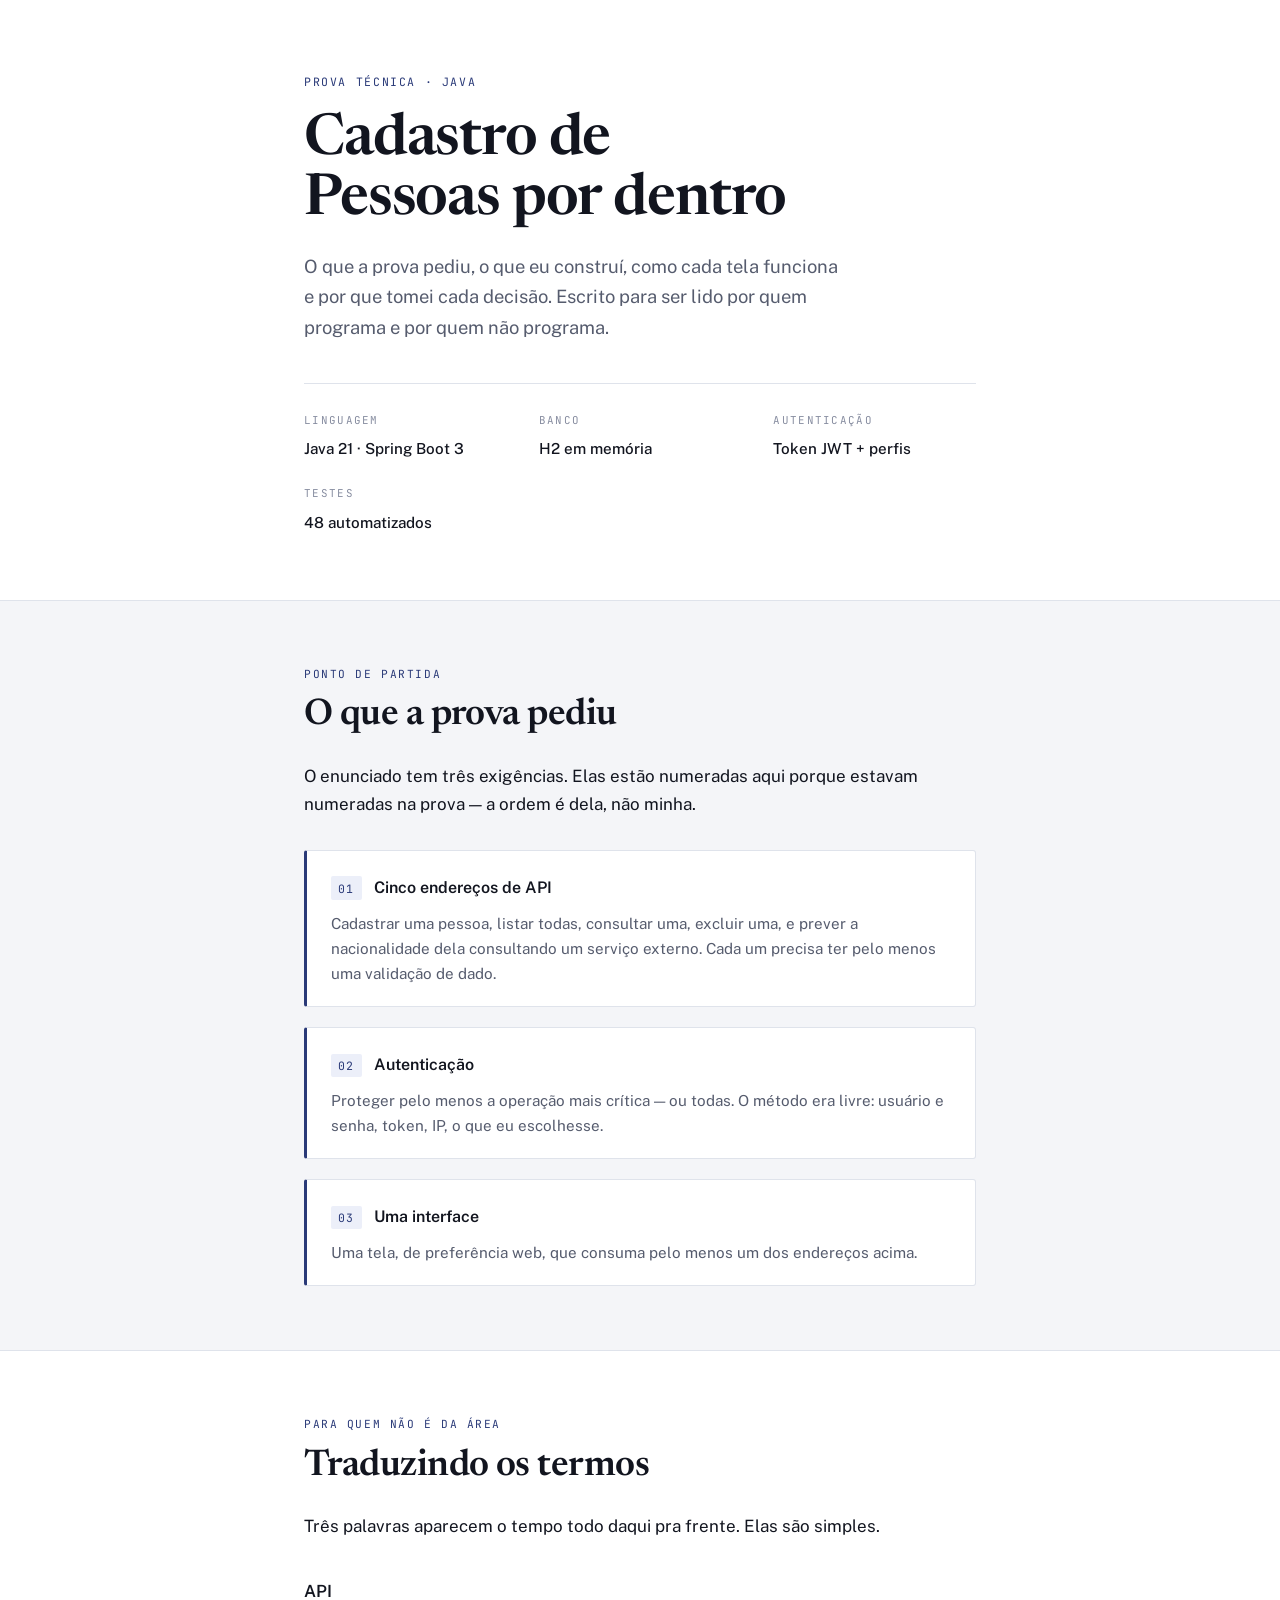
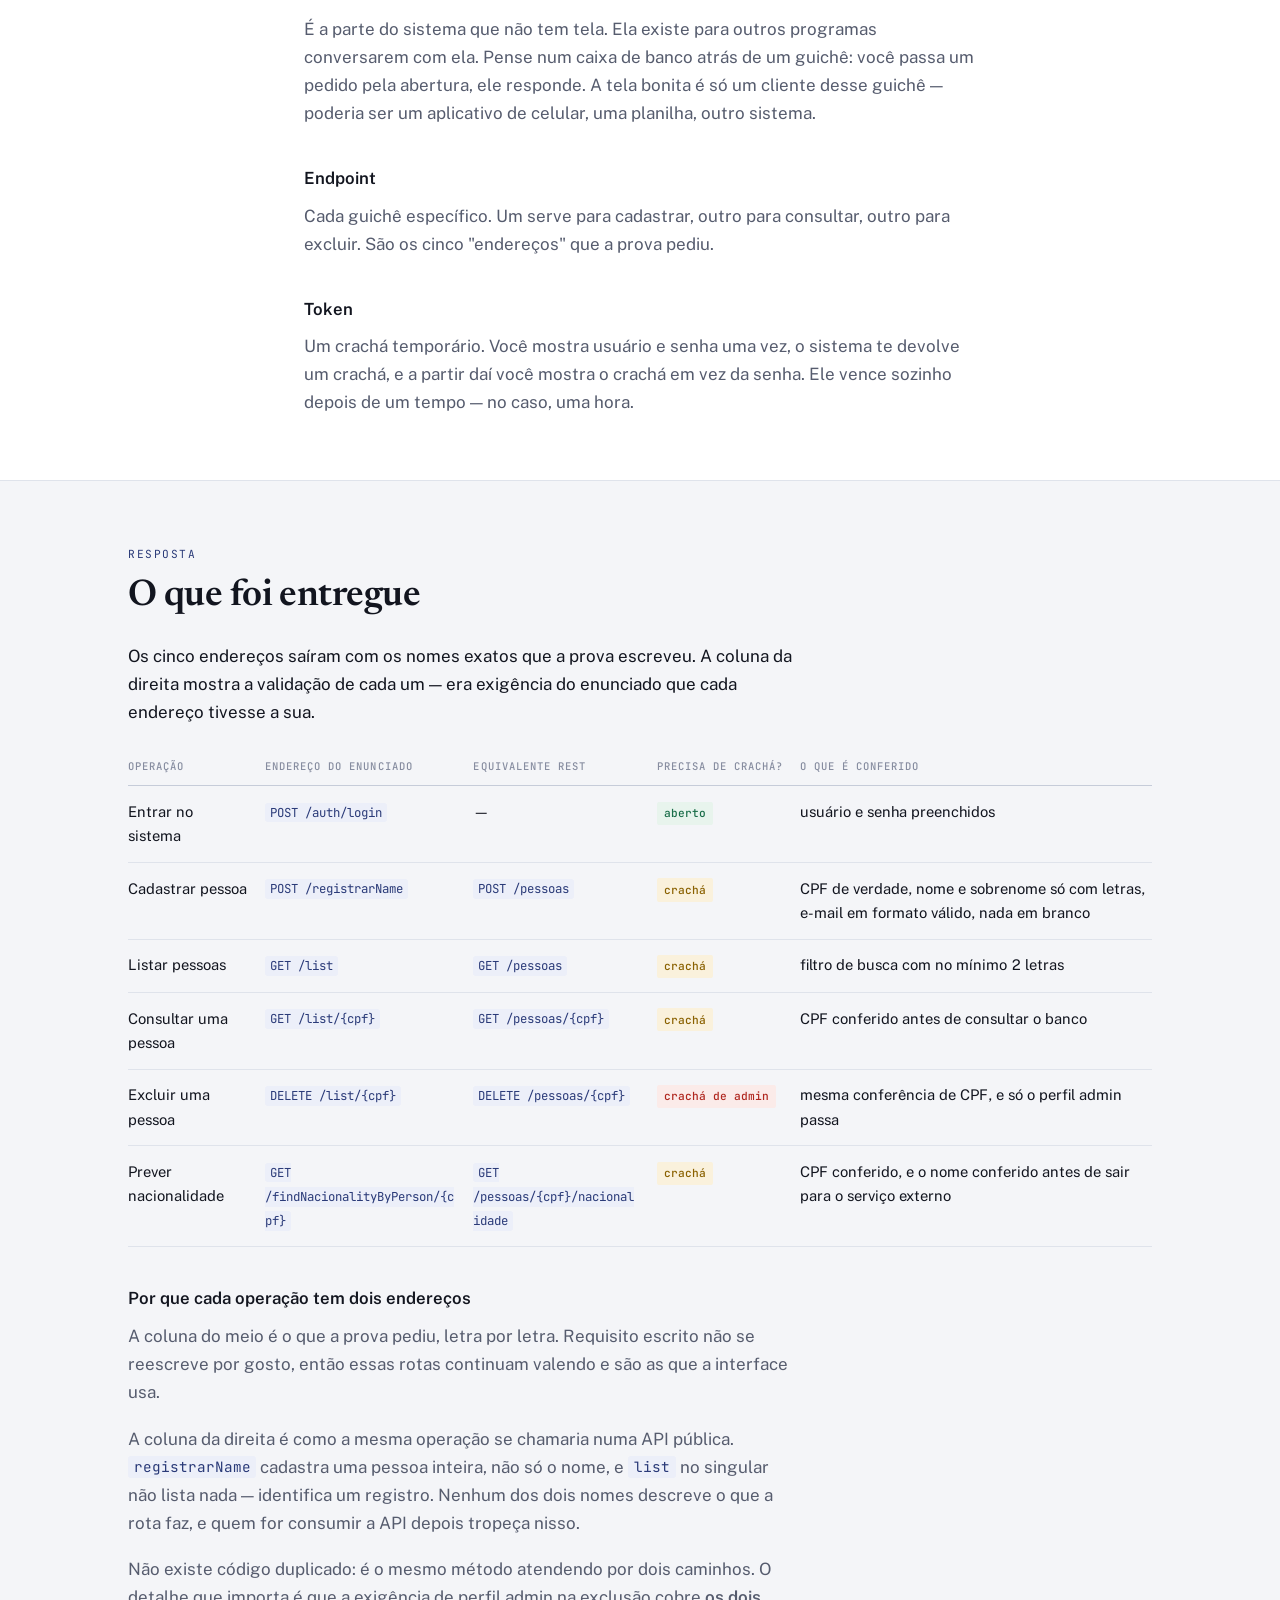
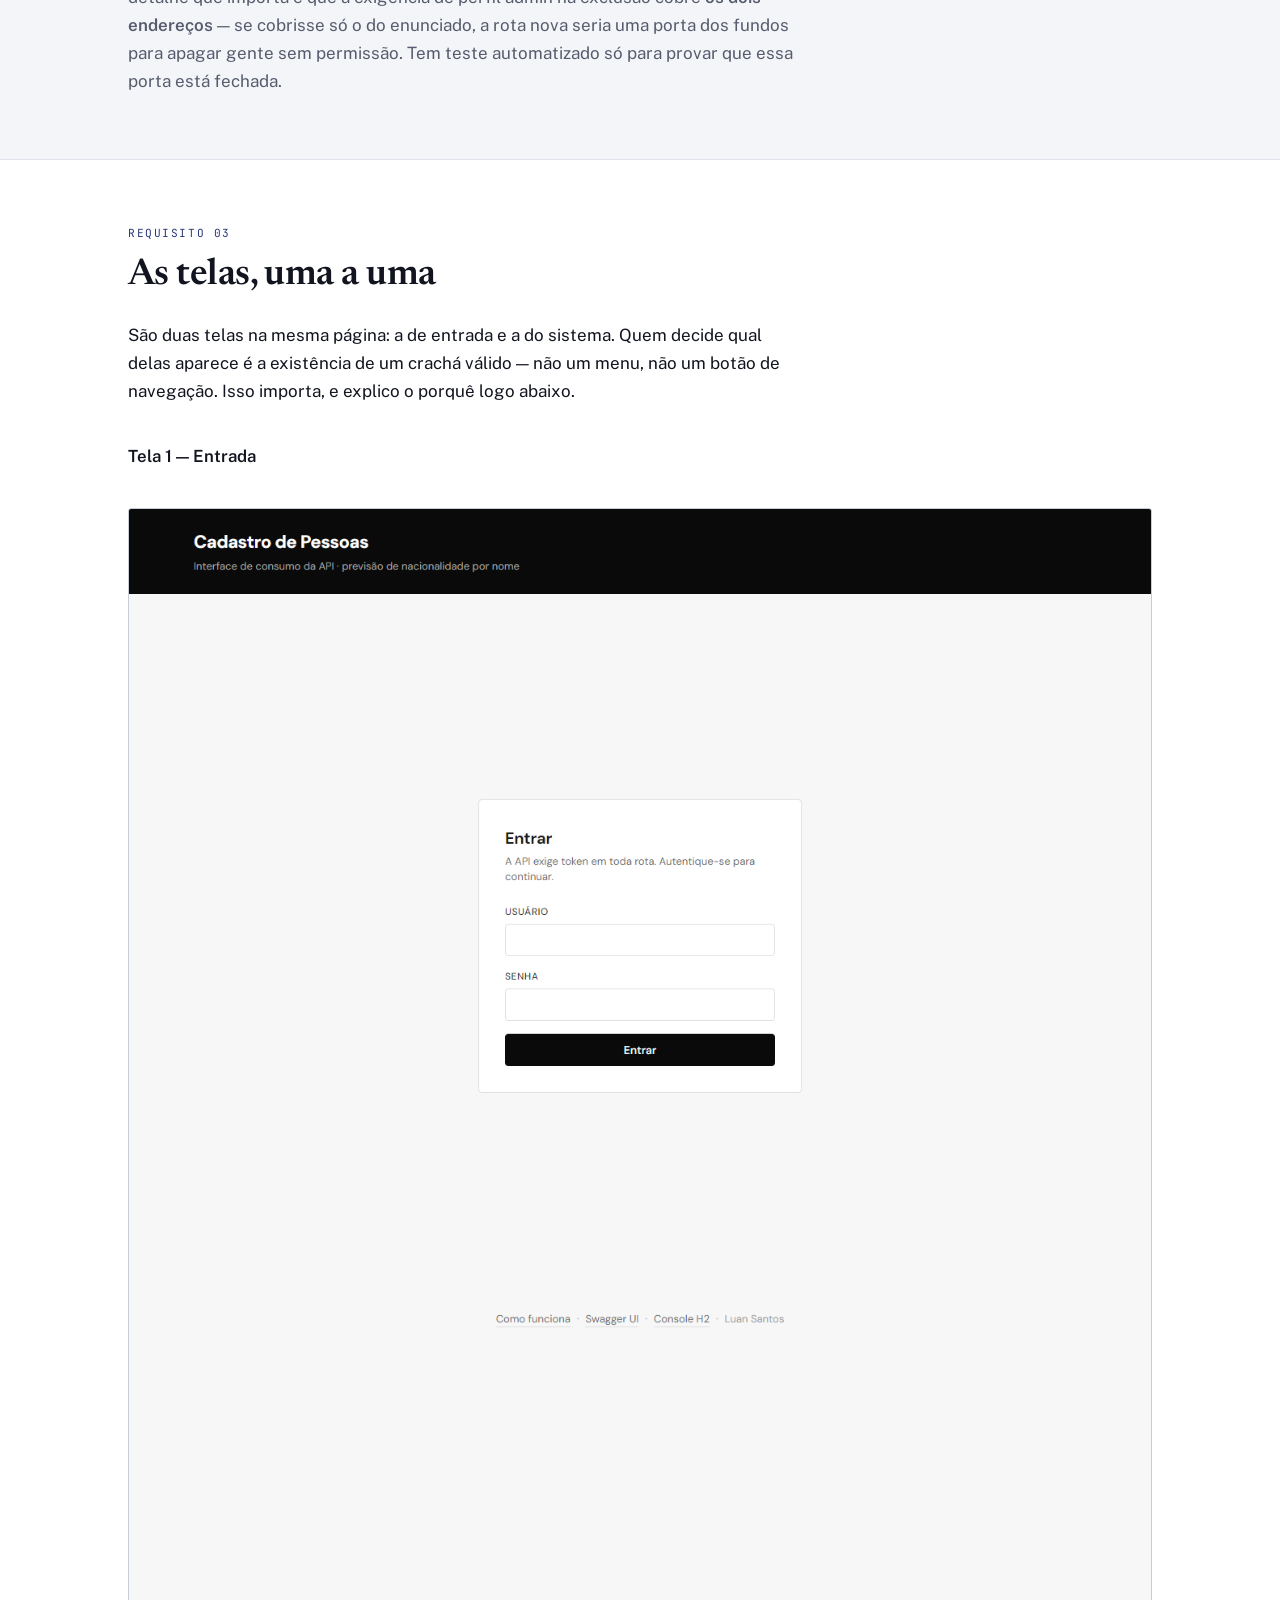
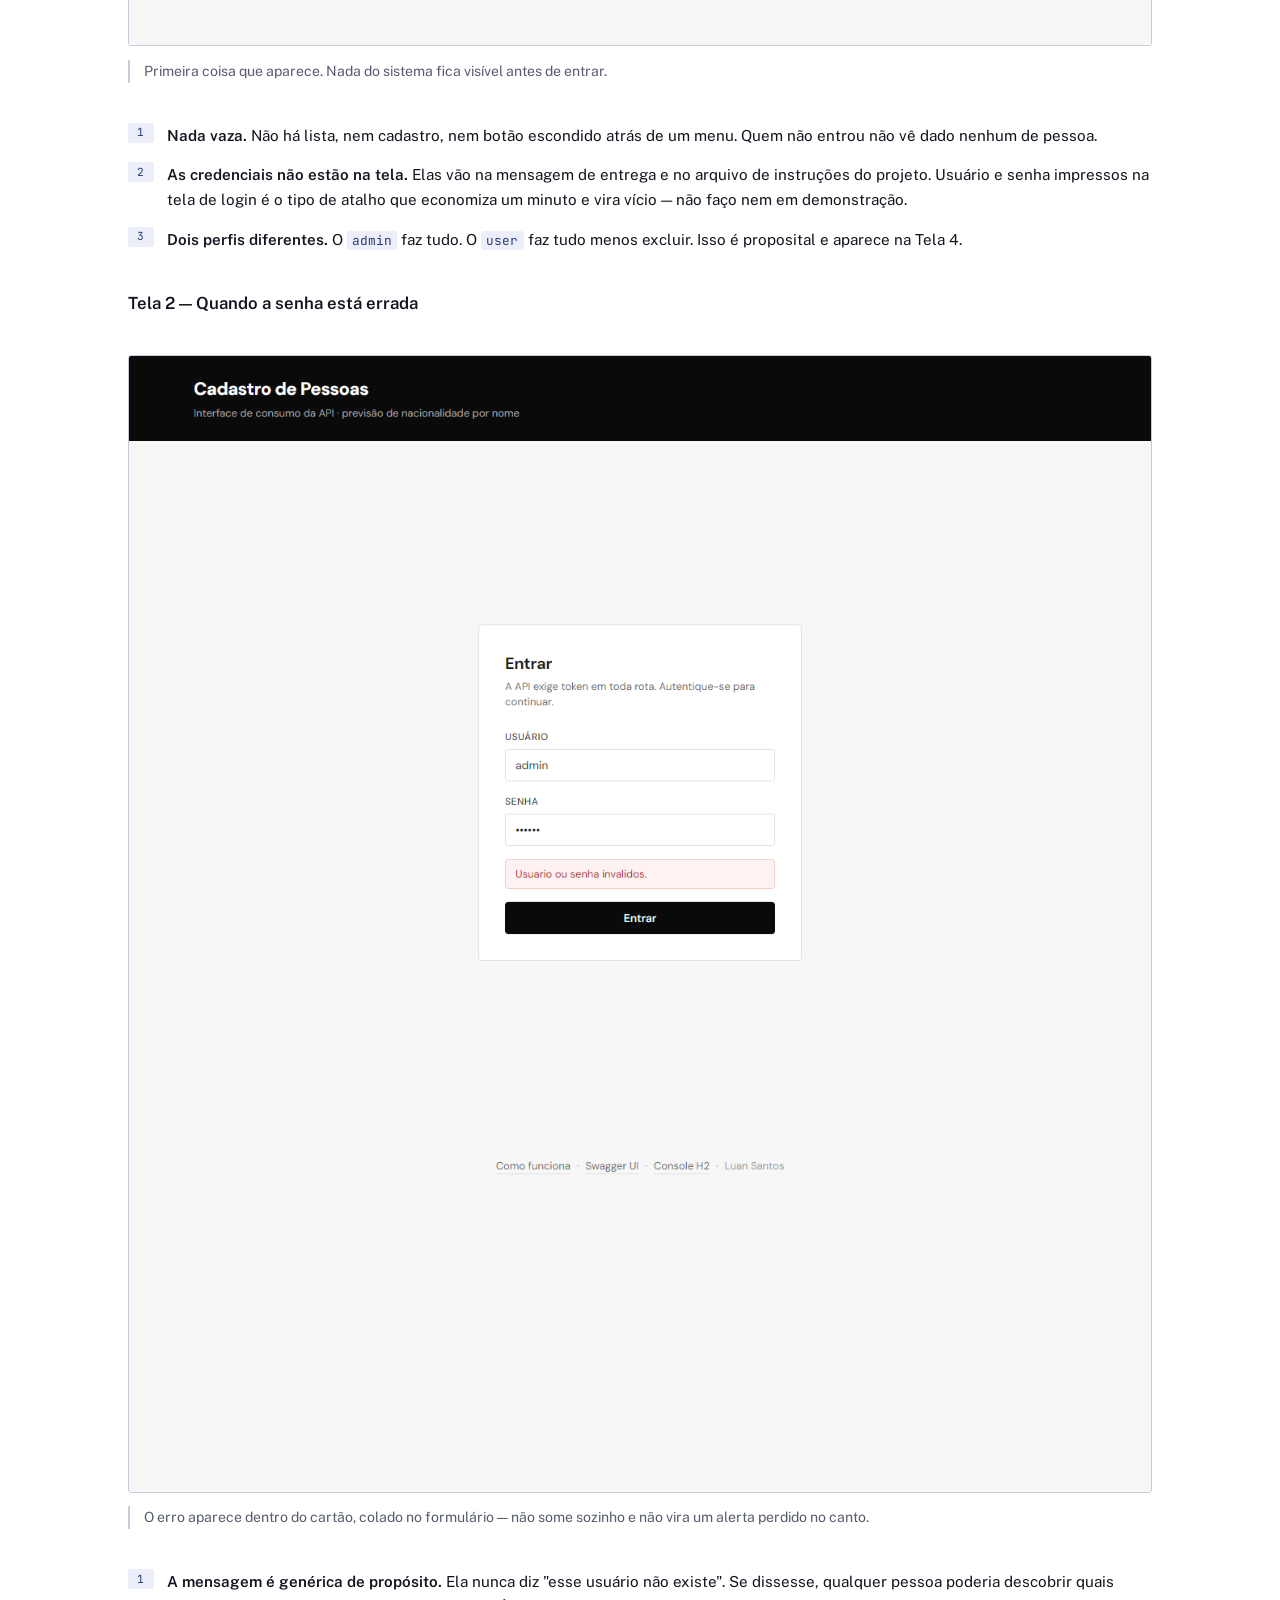
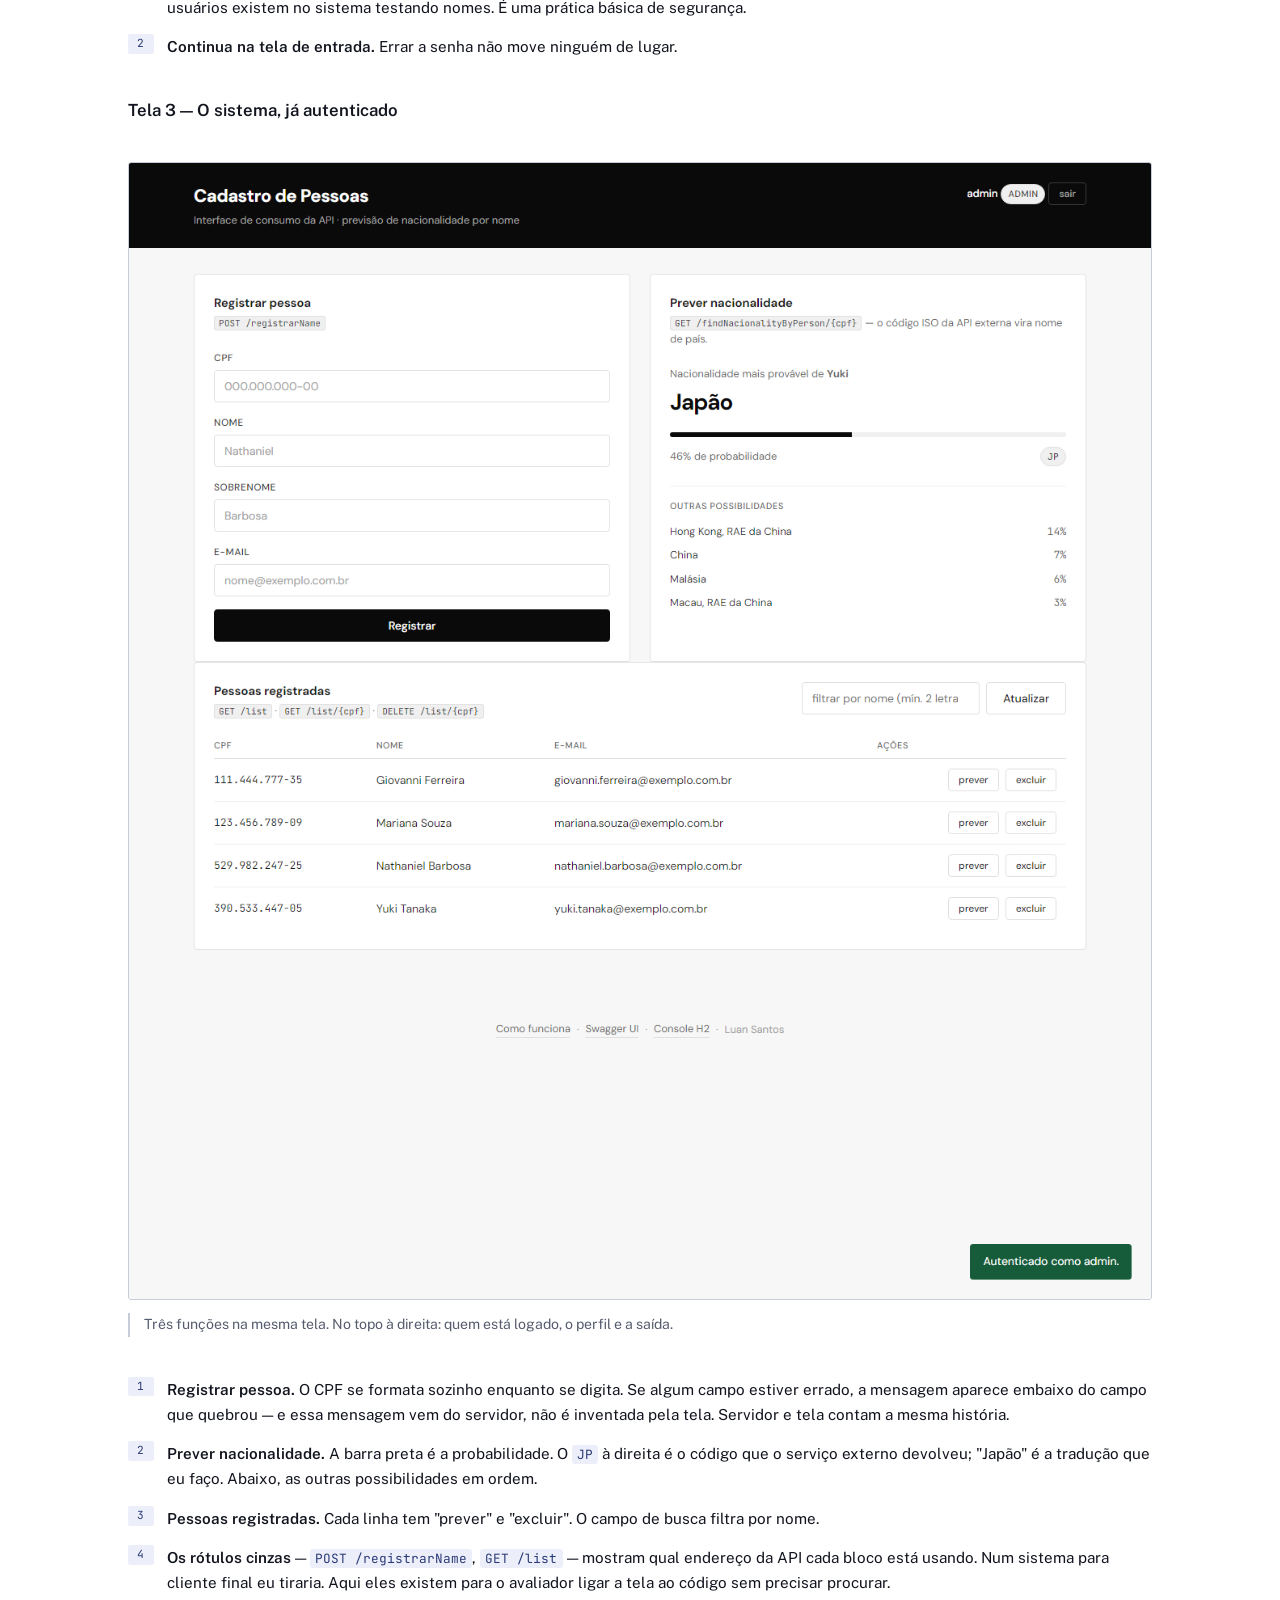
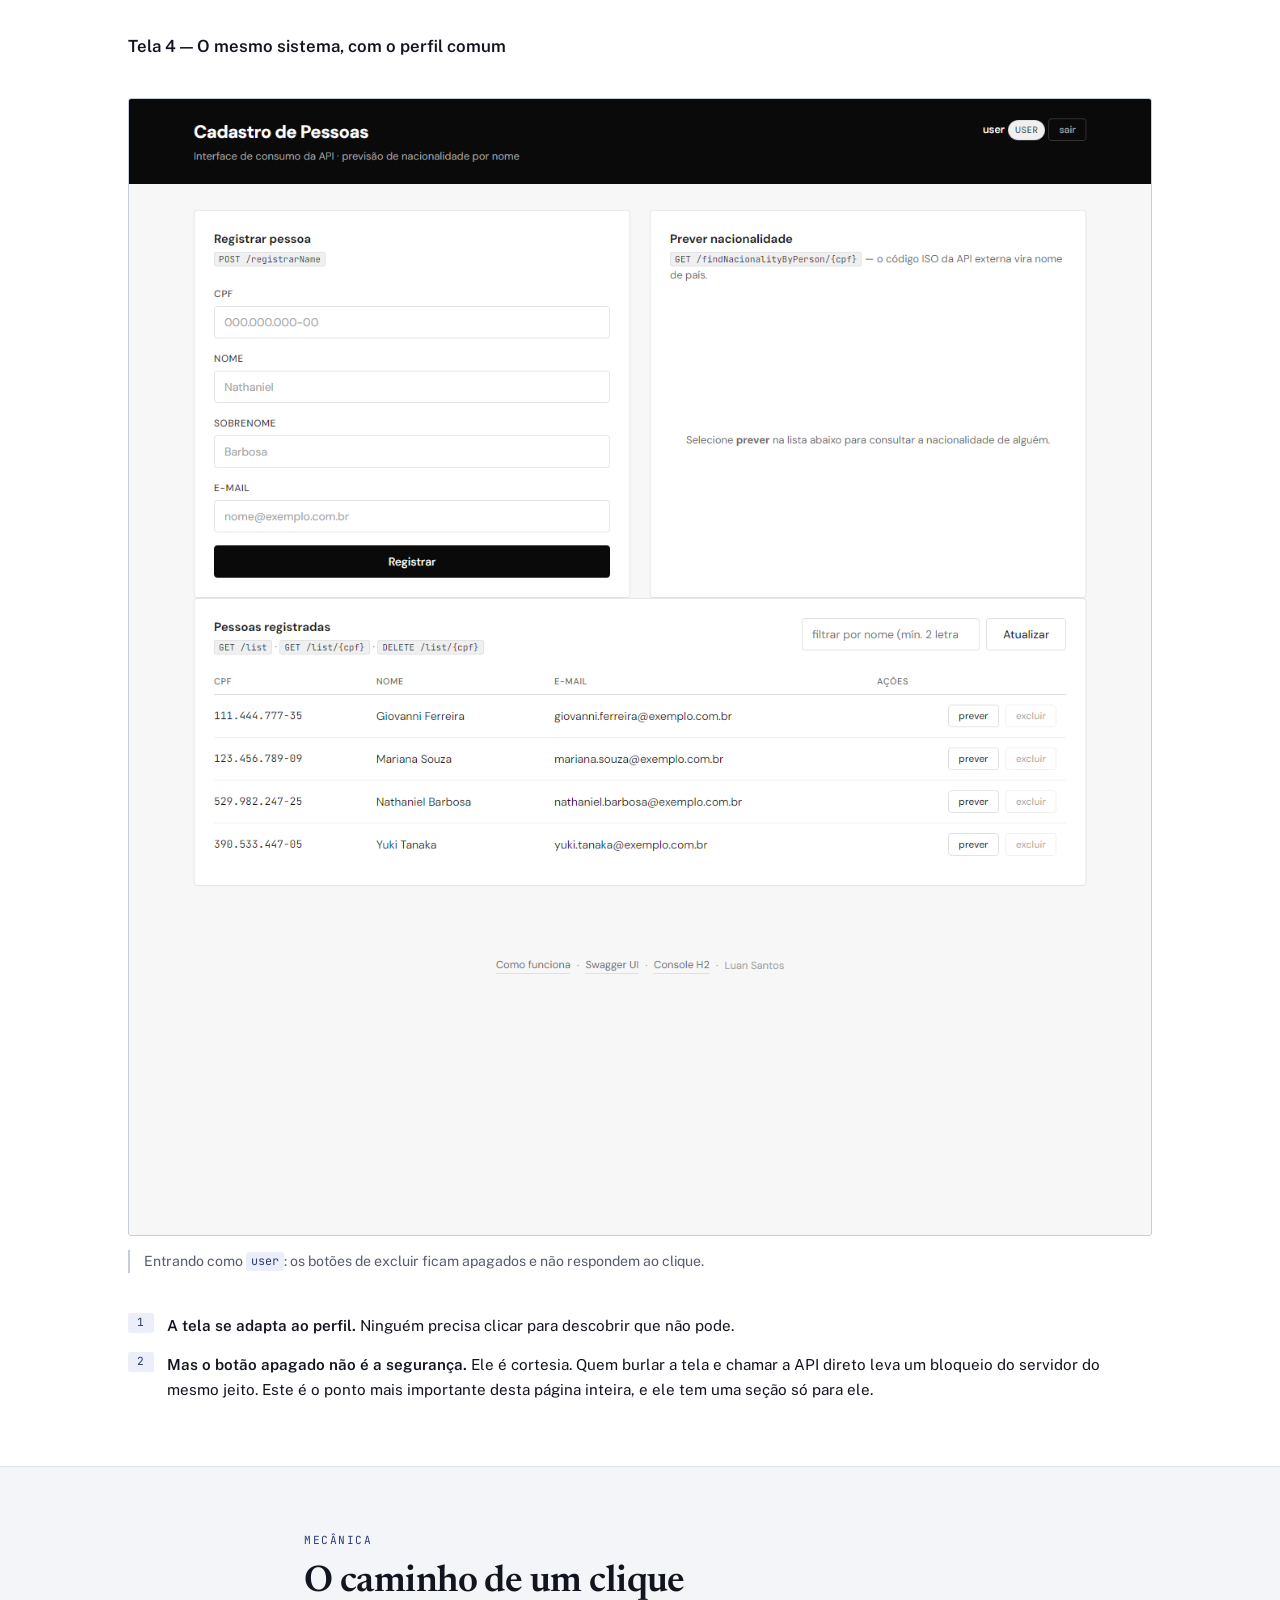
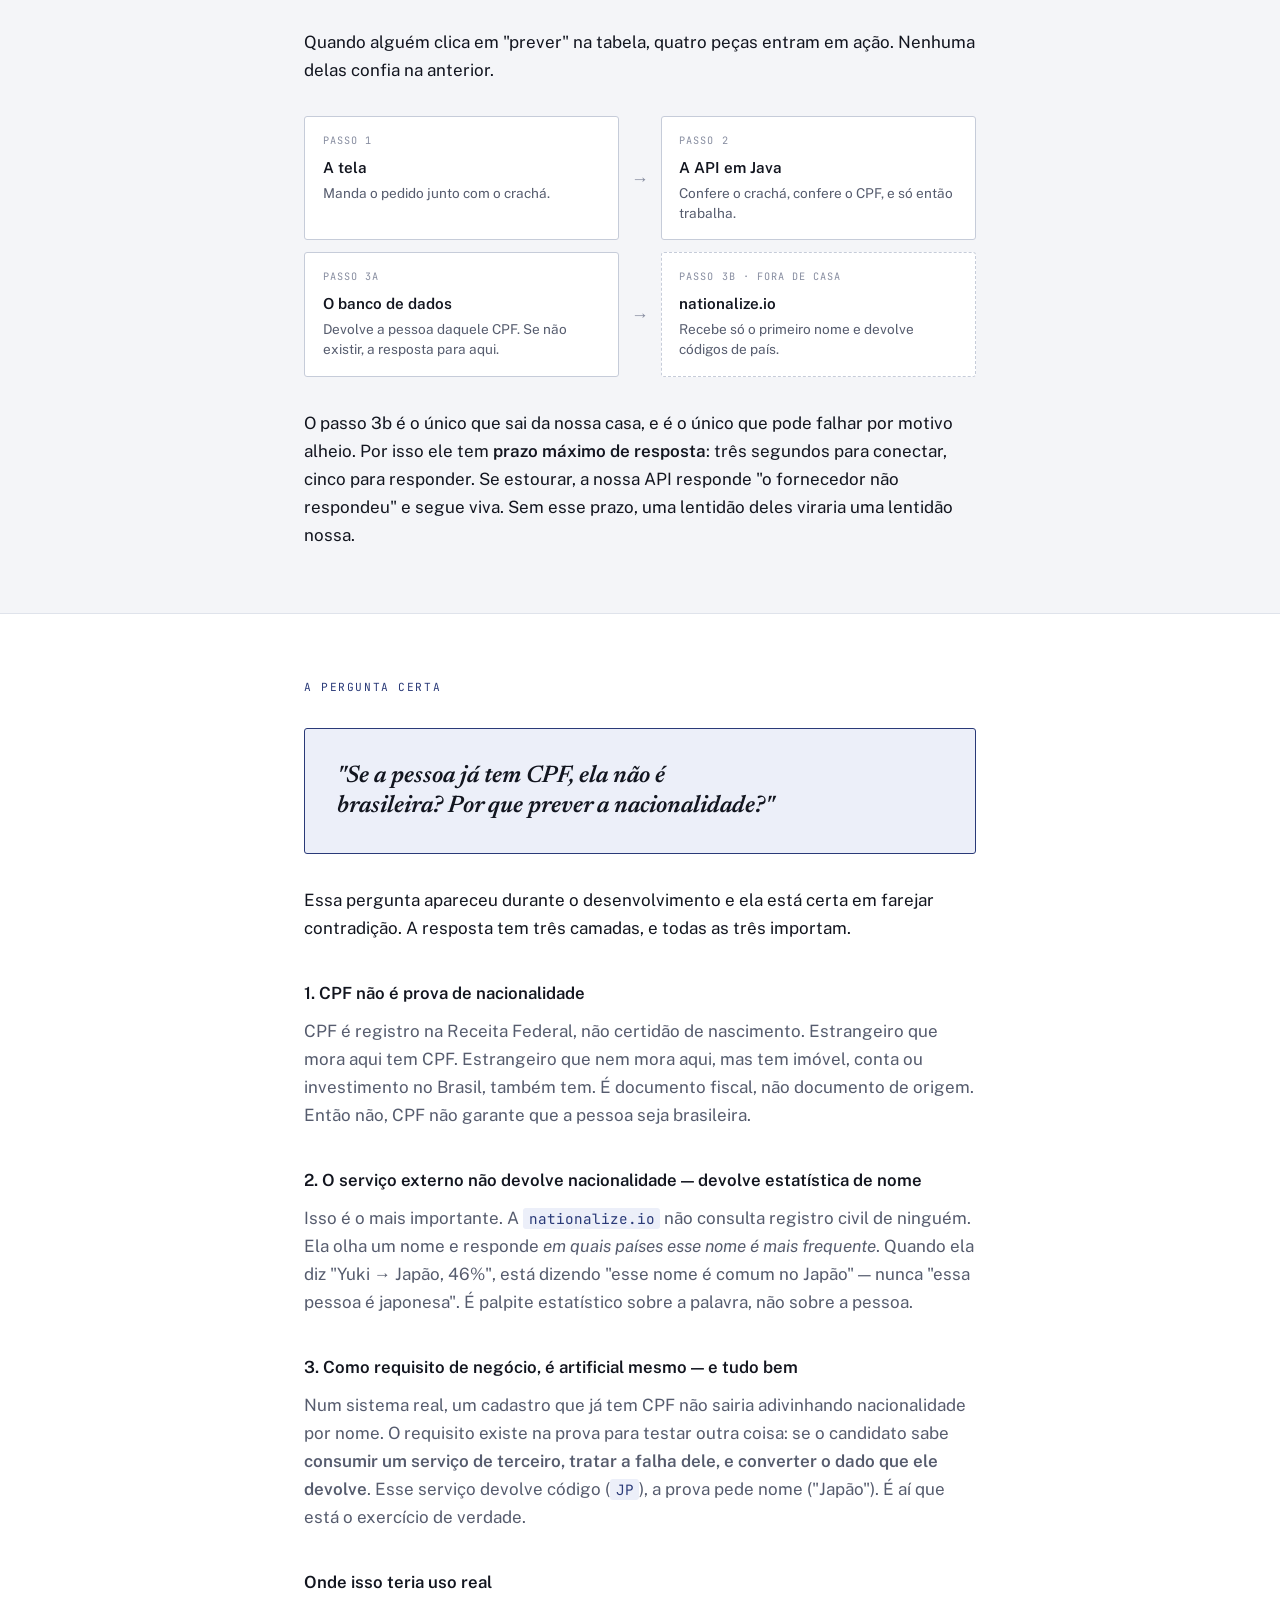
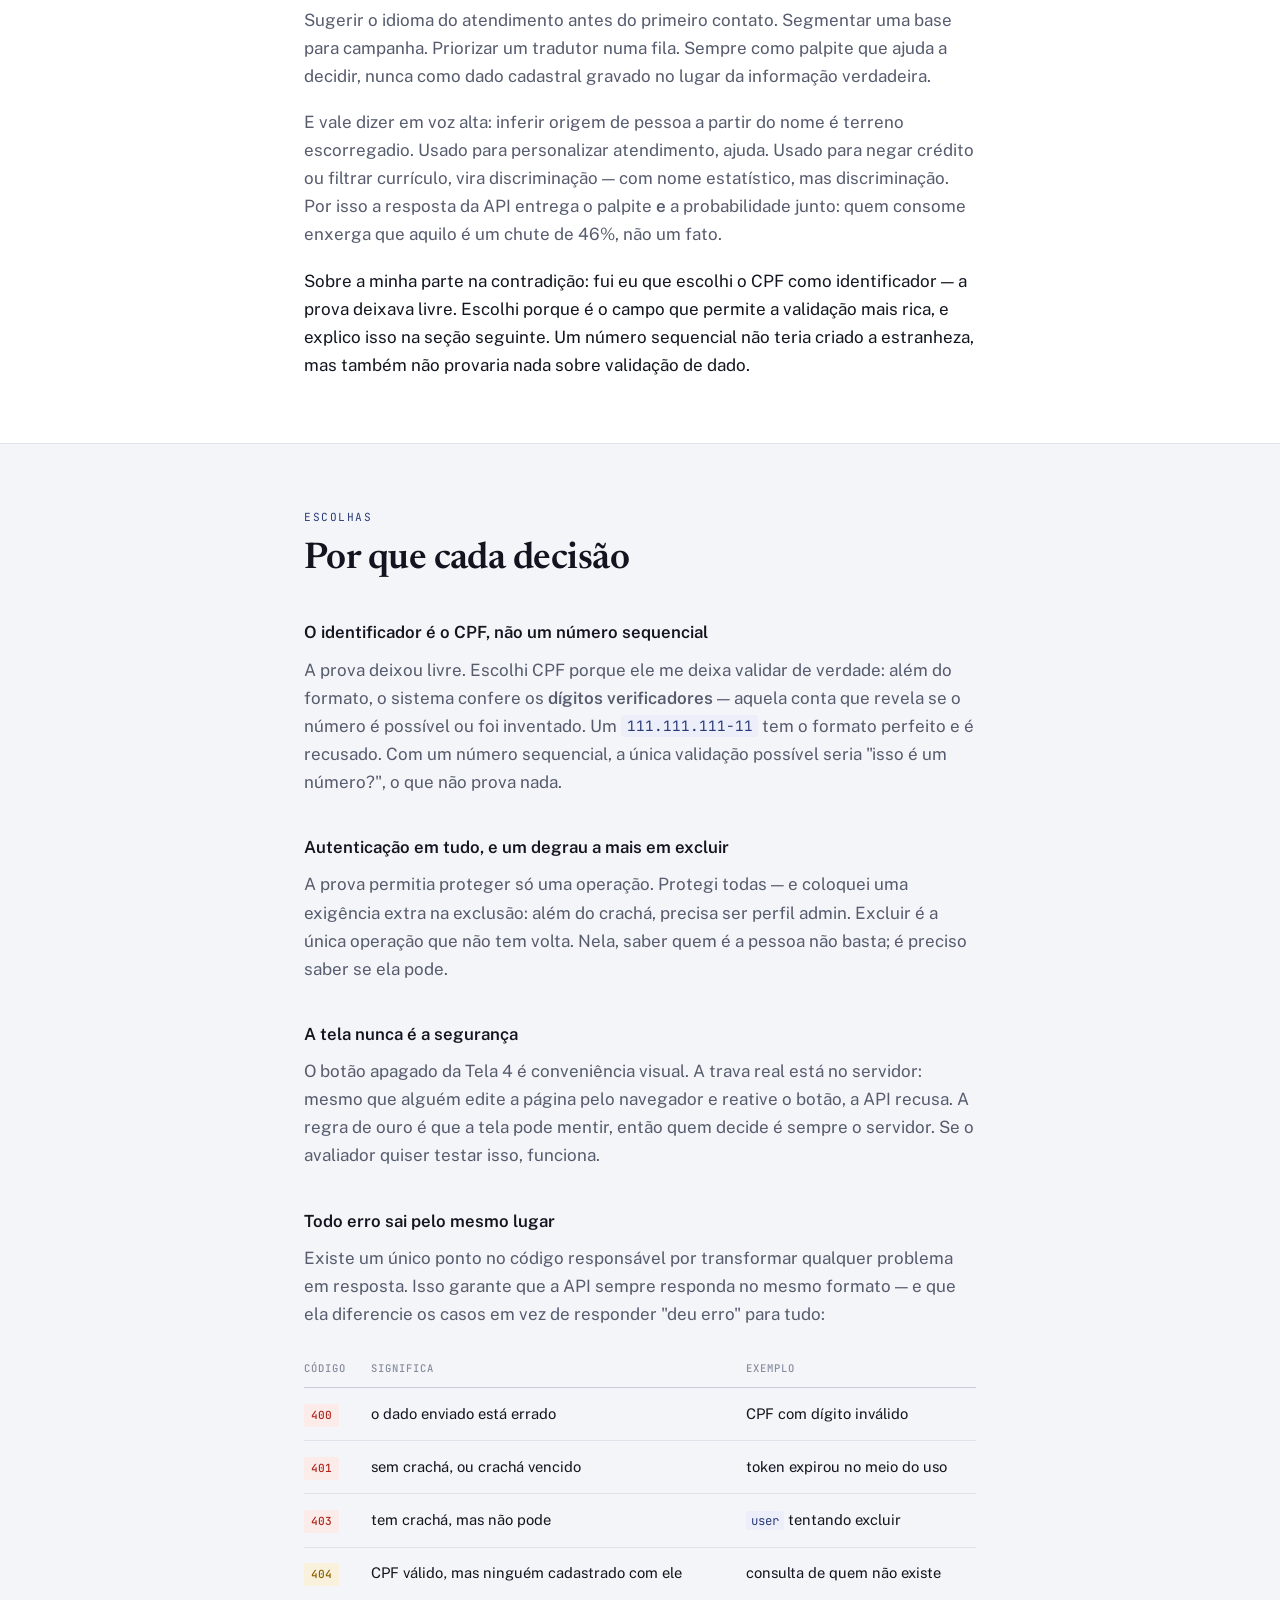
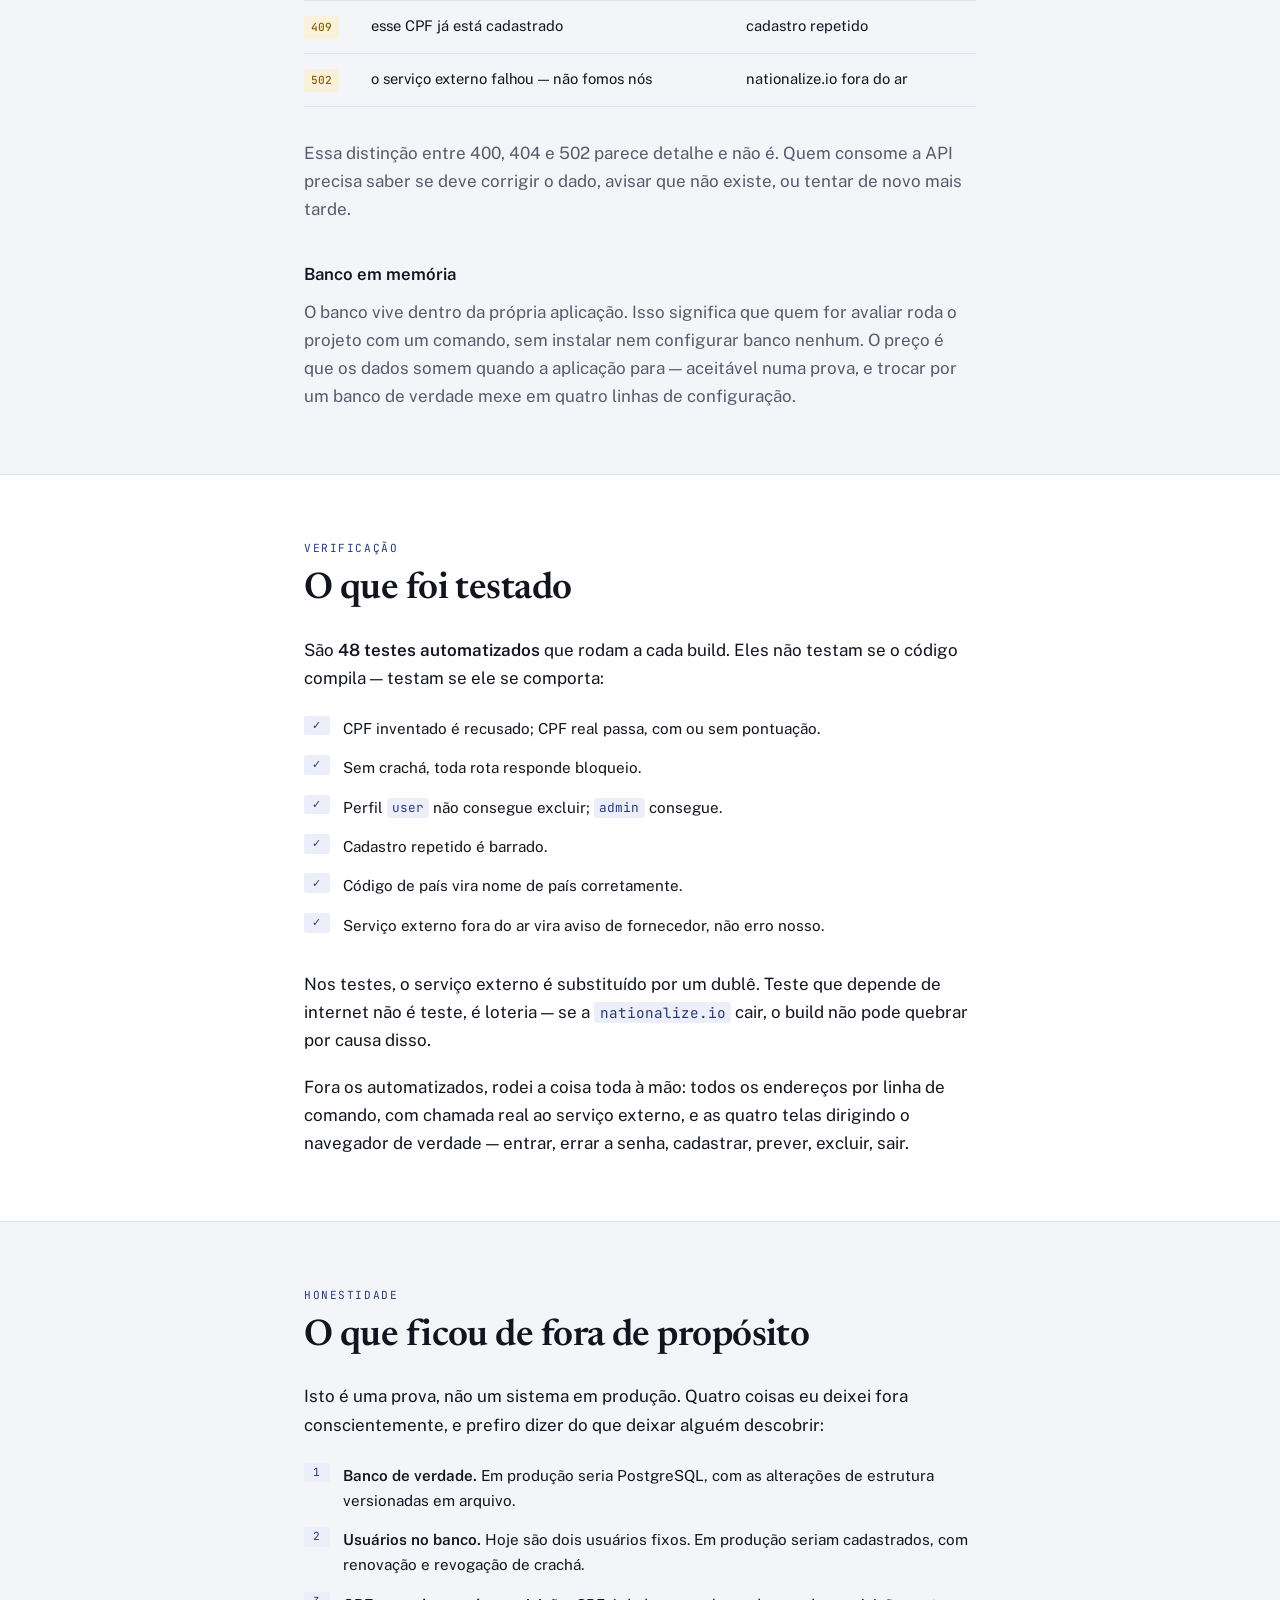
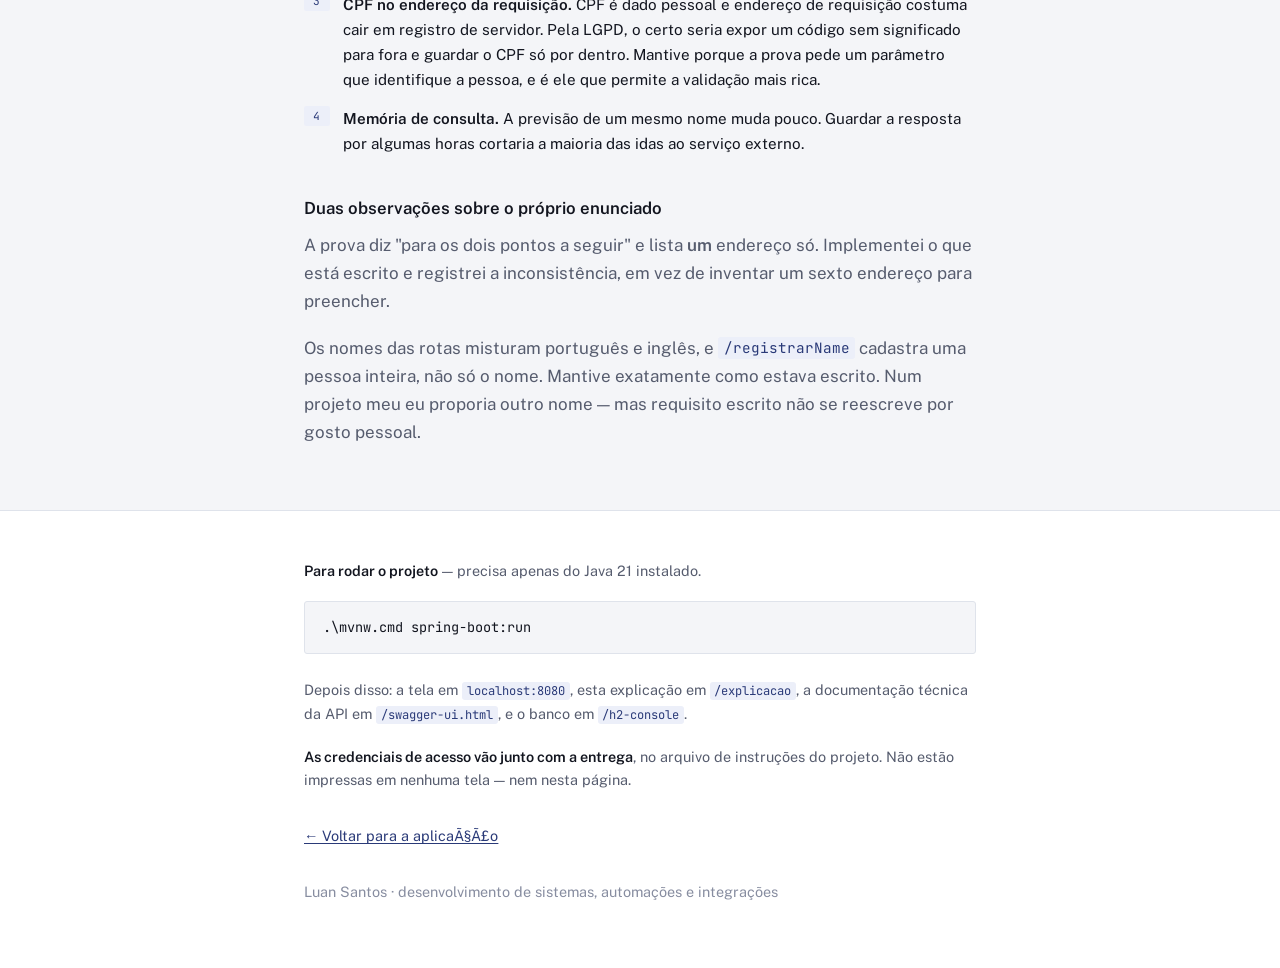
==== commit 2ce05383: "Adiciona rotas REST equivalentes e prepara deploy no Render As rotas do enunciado continuam valendo " ====
--- a/src/main/resources/static/explicacao.html
+++ b/src/main/resources/static/explicacao.html
@@ -460,7 +460,7 @@
       </div>
       <div>
         <dt>Testes</dt>
-        <dd>41 automatizados</dd>
+        <dd>48 automatizados</dd>
       </div>
     </dl>
   </div>
@@ -559,7 +559,8 @@
         <thead>
           <tr>
             <th>Operação</th>
-            <th>Endereço</th>
+            <th>Endereço do enunciado</th>
+            <th>Equivalente REST</th>
             <th>Precisa de crachá?</th>
             <th>O que é conferido</th>
           </tr>
@@ -568,41 +569,70 @@
           <tr>
             <td>Entrar no sistema</td>
             <td><code>POST /auth/login</code></td>
+            <td>&mdash;</td>
             <td><span class="etiqueta etiqueta--ok">aberto</span></td>
             <td>usuário e senha preenchidos</td>
           </tr>
           <tr>
             <td>Cadastrar pessoa</td>
             <td><code>POST /registrarName</code></td>
+            <td><code>POST /pessoas</code></td>
             <td><span class="etiqueta etiqueta--atencao">crachá</span></td>
             <td>CPF de verdade, nome e sobrenome só com letras, e-mail em formato válido, nada em branco</td>
           </tr>
           <tr>
             <td>Listar pessoas</td>
             <td><code>GET /list</code></td>
+            <td><code>GET /pessoas</code></td>
             <td><span class="etiqueta etiqueta--atencao">crachá</span></td>
             <td>filtro de busca com no mínimo 2 letras</td>
           </tr>
           <tr>
             <td>Consultar uma pessoa</td>
             <td><code>GET /list/{cpf}</code></td>
+            <td><code>GET /pessoas/{cpf}</code></td>
             <td><span class="etiqueta etiqueta--atencao">crachá</span></td>
             <td>CPF conferido antes de consultar o banco</td>
           </tr>
           <tr>
             <td>Excluir uma pessoa</td>
             <td><code>DELETE /list/{cpf}</code></td>
+            <td><code>DELETE /pessoas/{cpf}</code></td>
             <td><span class="etiqueta etiqueta--erro">crachá de admin</span></td>
             <td>mesma conferência de CPF, e só o perfil admin passa</td>
           </tr>
           <tr>
             <td>Prever nacionalidade</td>
             <td><code>GET /findNacionalityByPerson/{cpf}</code></td>
+            <td><code>GET /pessoas/{cpf}/nacionalidade</code></td>
             <td><span class="etiqueta etiqueta--atencao">crachá</span></td>
             <td>CPF conferido, e o nome conferido antes de sair para o serviço externo</td>
           </tr>
         </tbody>
       </table>
+    </div>
+
+    <div class="texto" style="margin-left: 0;">
+      <h3>Por que cada operação tem dois endereços</h3>
+      <p class="guia">
+        A coluna do meio é o que a prova pediu, letra por letra. Requisito escrito não
+        se reescreve por gosto, então essas rotas continuam valendo e são as que a
+        interface usa.
+      </p>
+      <p class="guia">
+        A coluna da direita é como a mesma operação se chamaria numa API pública.
+        <code>registrarName</code> cadastra uma pessoa inteira, não só o nome, e
+        <code>list</code> no singular não lista nada — identifica um registro. Nenhum
+        dos dois nomes descreve o que a rota faz, e quem for consumir a API depois
+        tropeça nisso.
+      </p>
+      <p class="guia">
+        Não existe código duplicado: é o mesmo método atendendo por dois caminhos.
+        O detalhe que importa é que a exigência de perfil admin na exclusão cobre
+        <strong>os dois endereços</strong> — se cobrisse só o do enunciado, a rota nova
+        seria uma porta dos fundos para apagar gente sem permissão. Tem teste
+        automatizado só para provar que essa porta está fechada.
+      </p>
     </div>
   </div>
 </section>
@@ -940,7 +970,7 @@
     <p class="rotulo">Verificação</p>
     <h2>O que foi testado</h2>
     <p>
-      São <strong>41 testes automatizados</strong> que rodam a cada build. Eles não
+      São <strong>48 testes automatizados</strong> que rodam a cada build. Eles não
       testam se o código compila — testam se ele se comporta:
     </p>
 
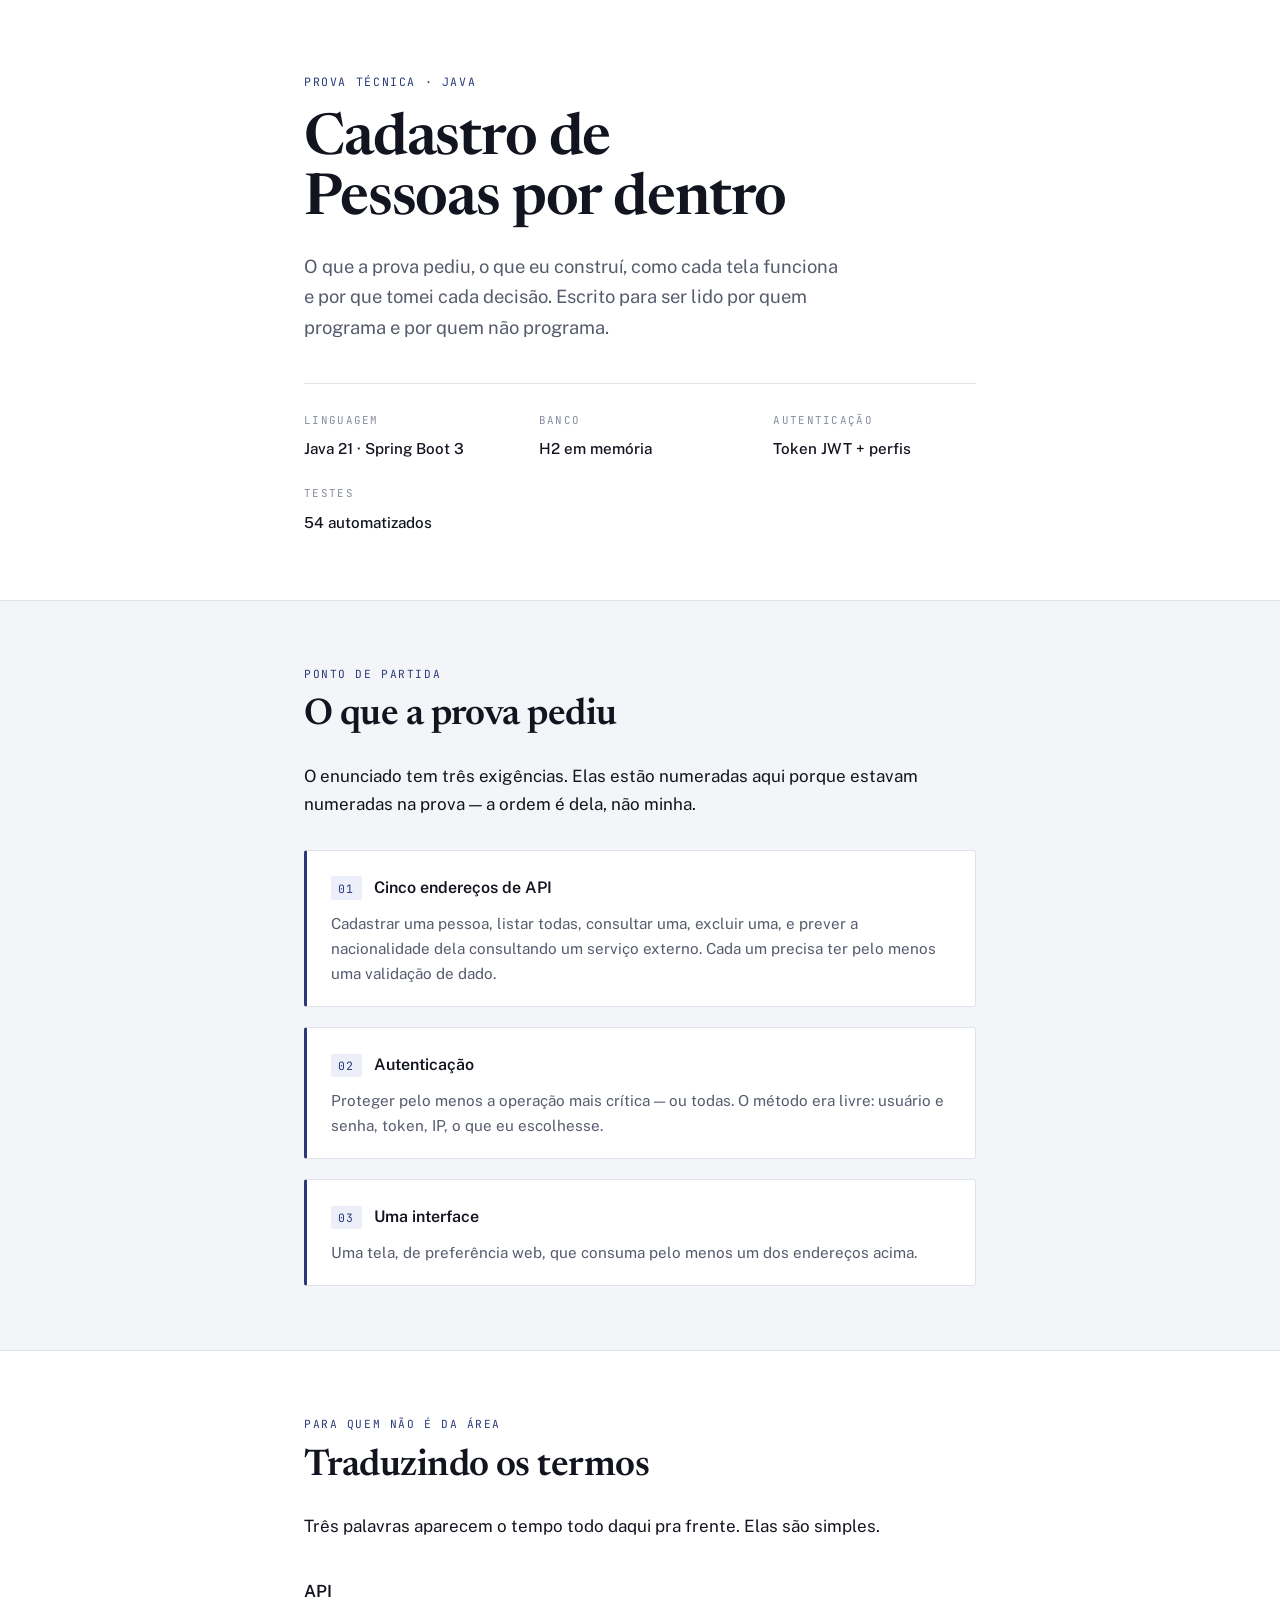
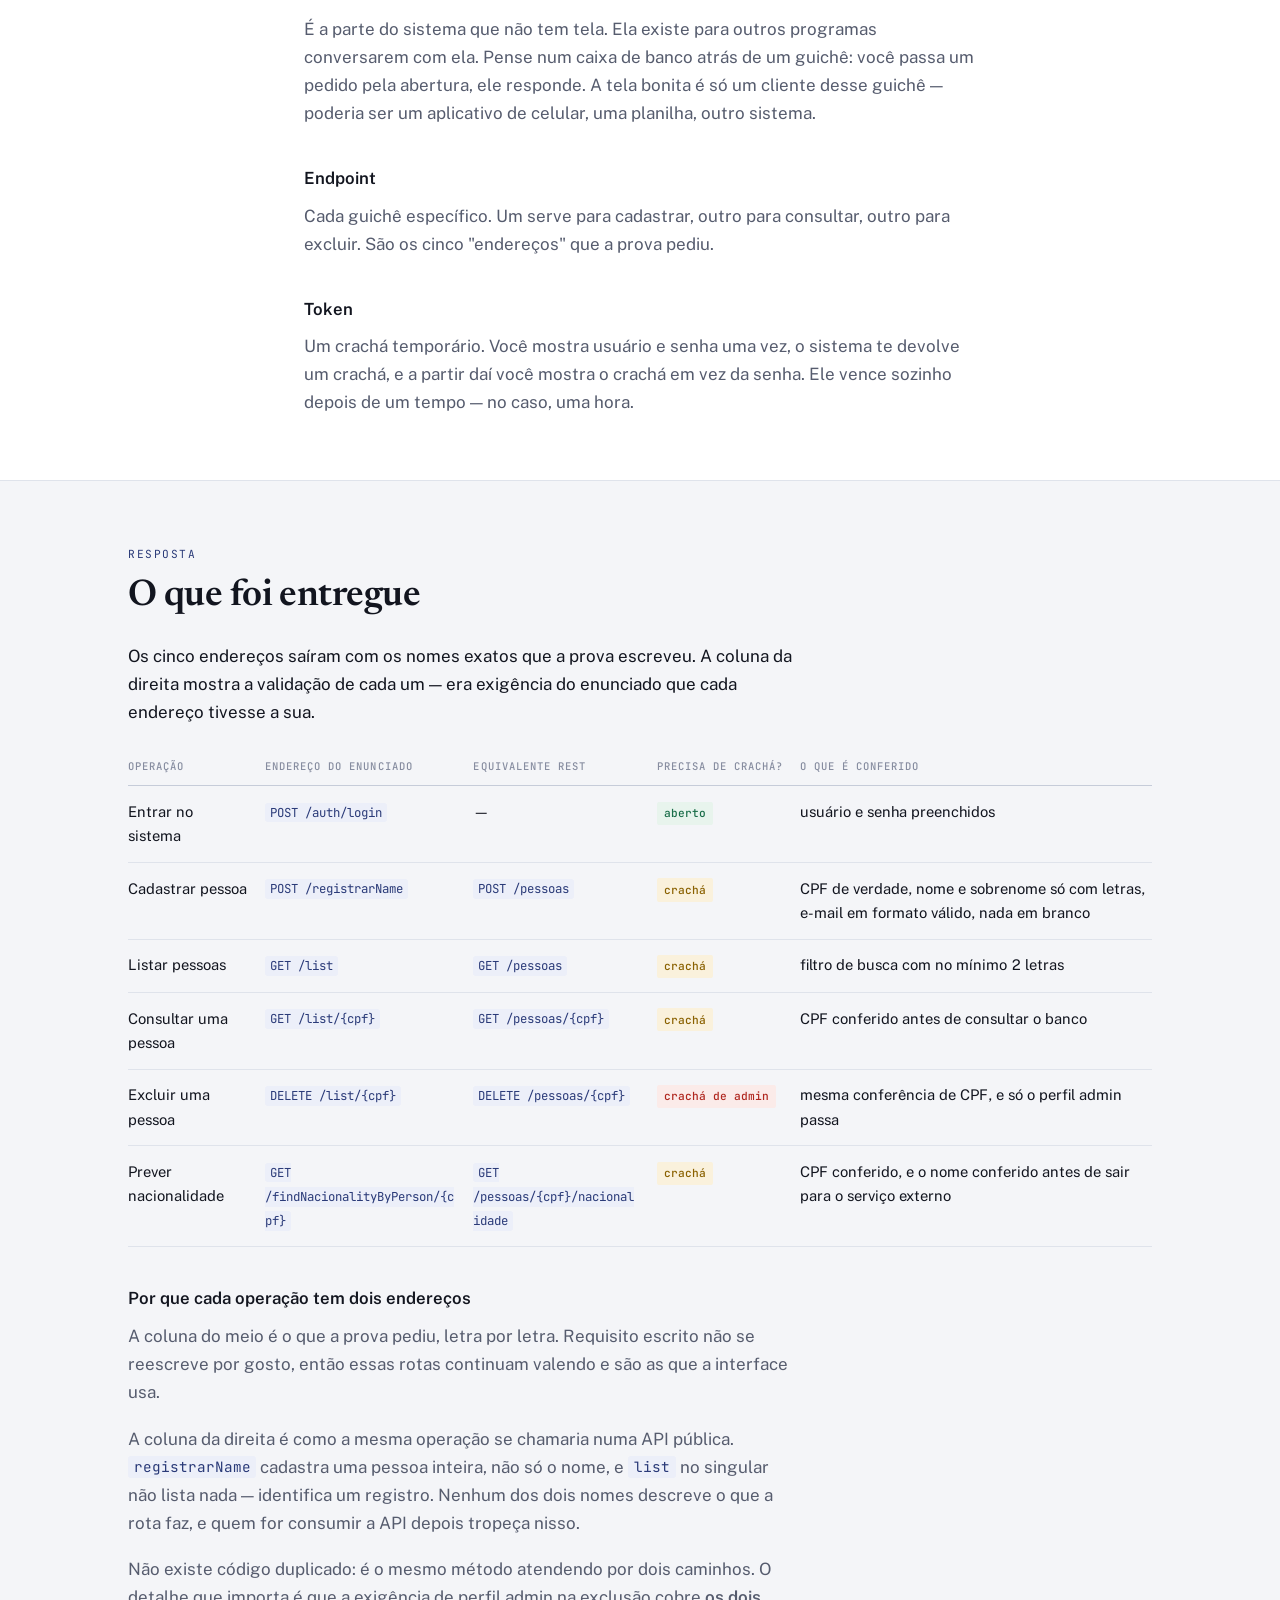
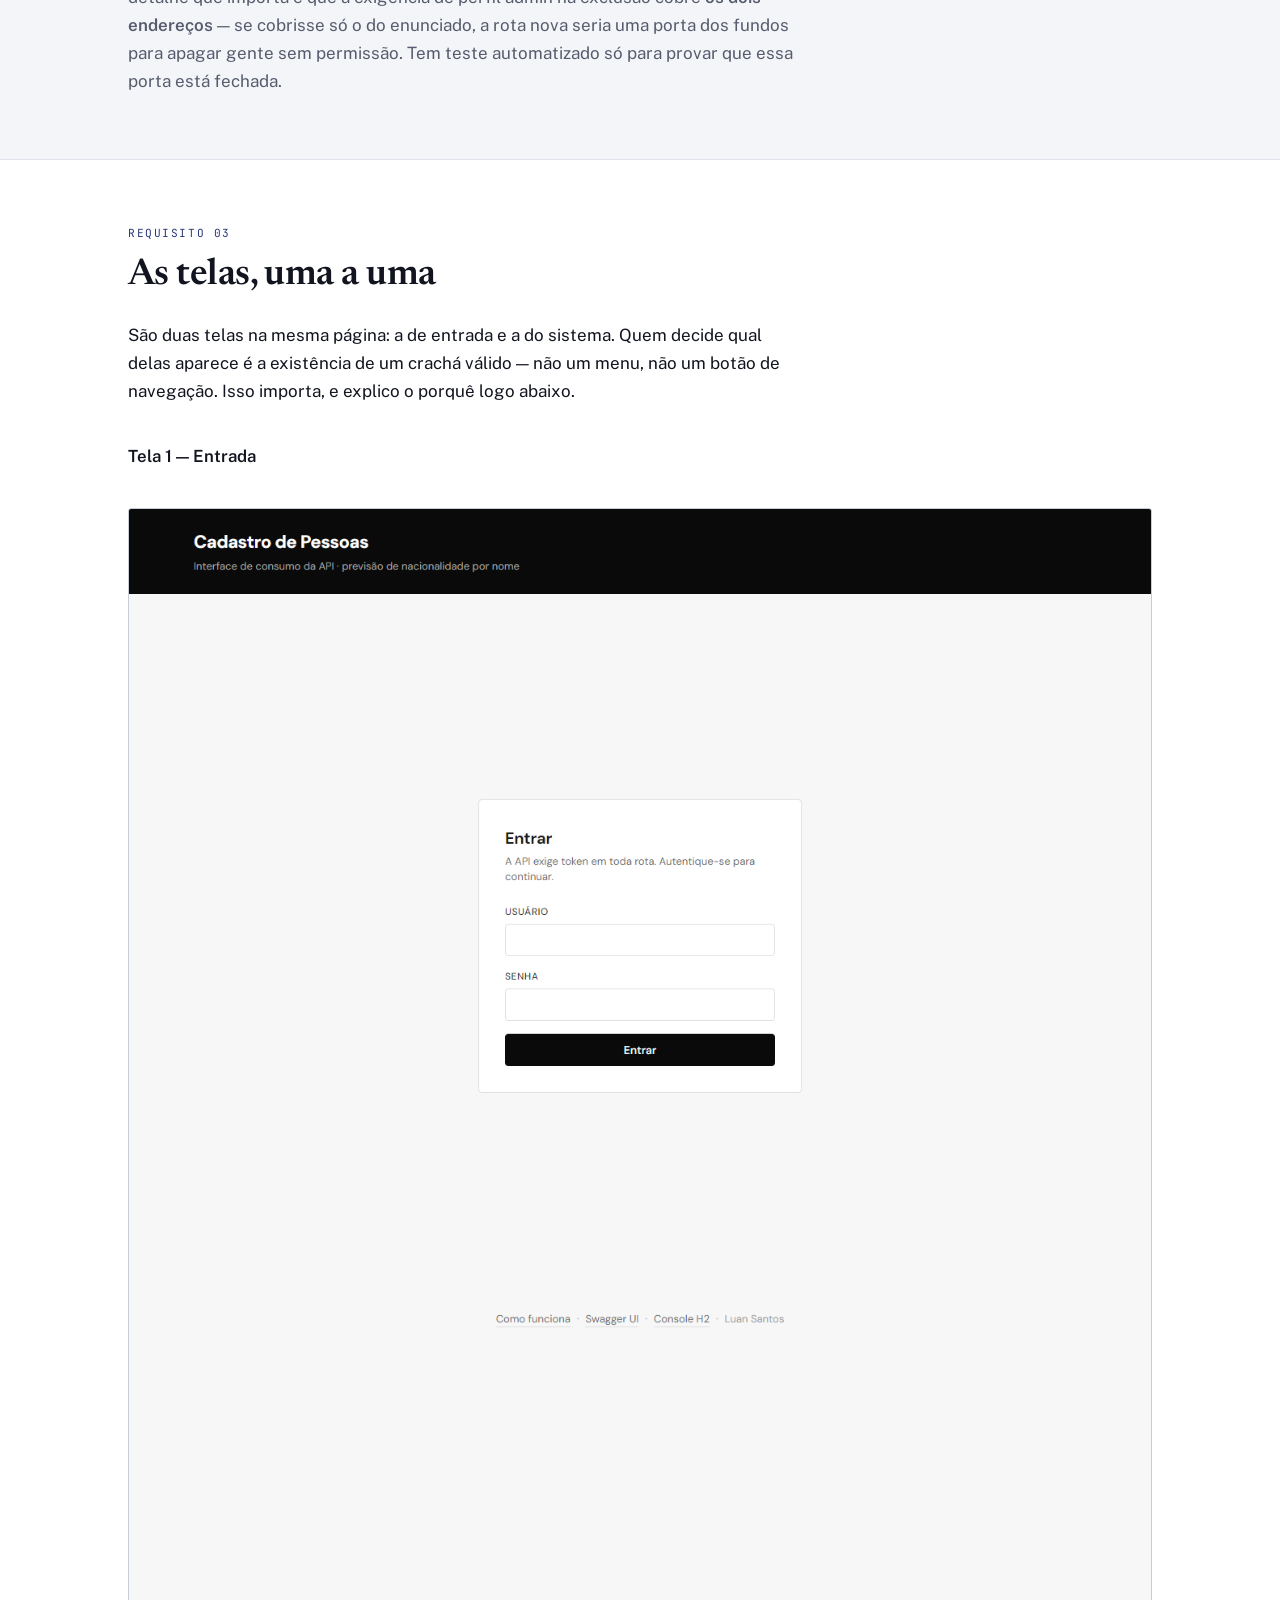
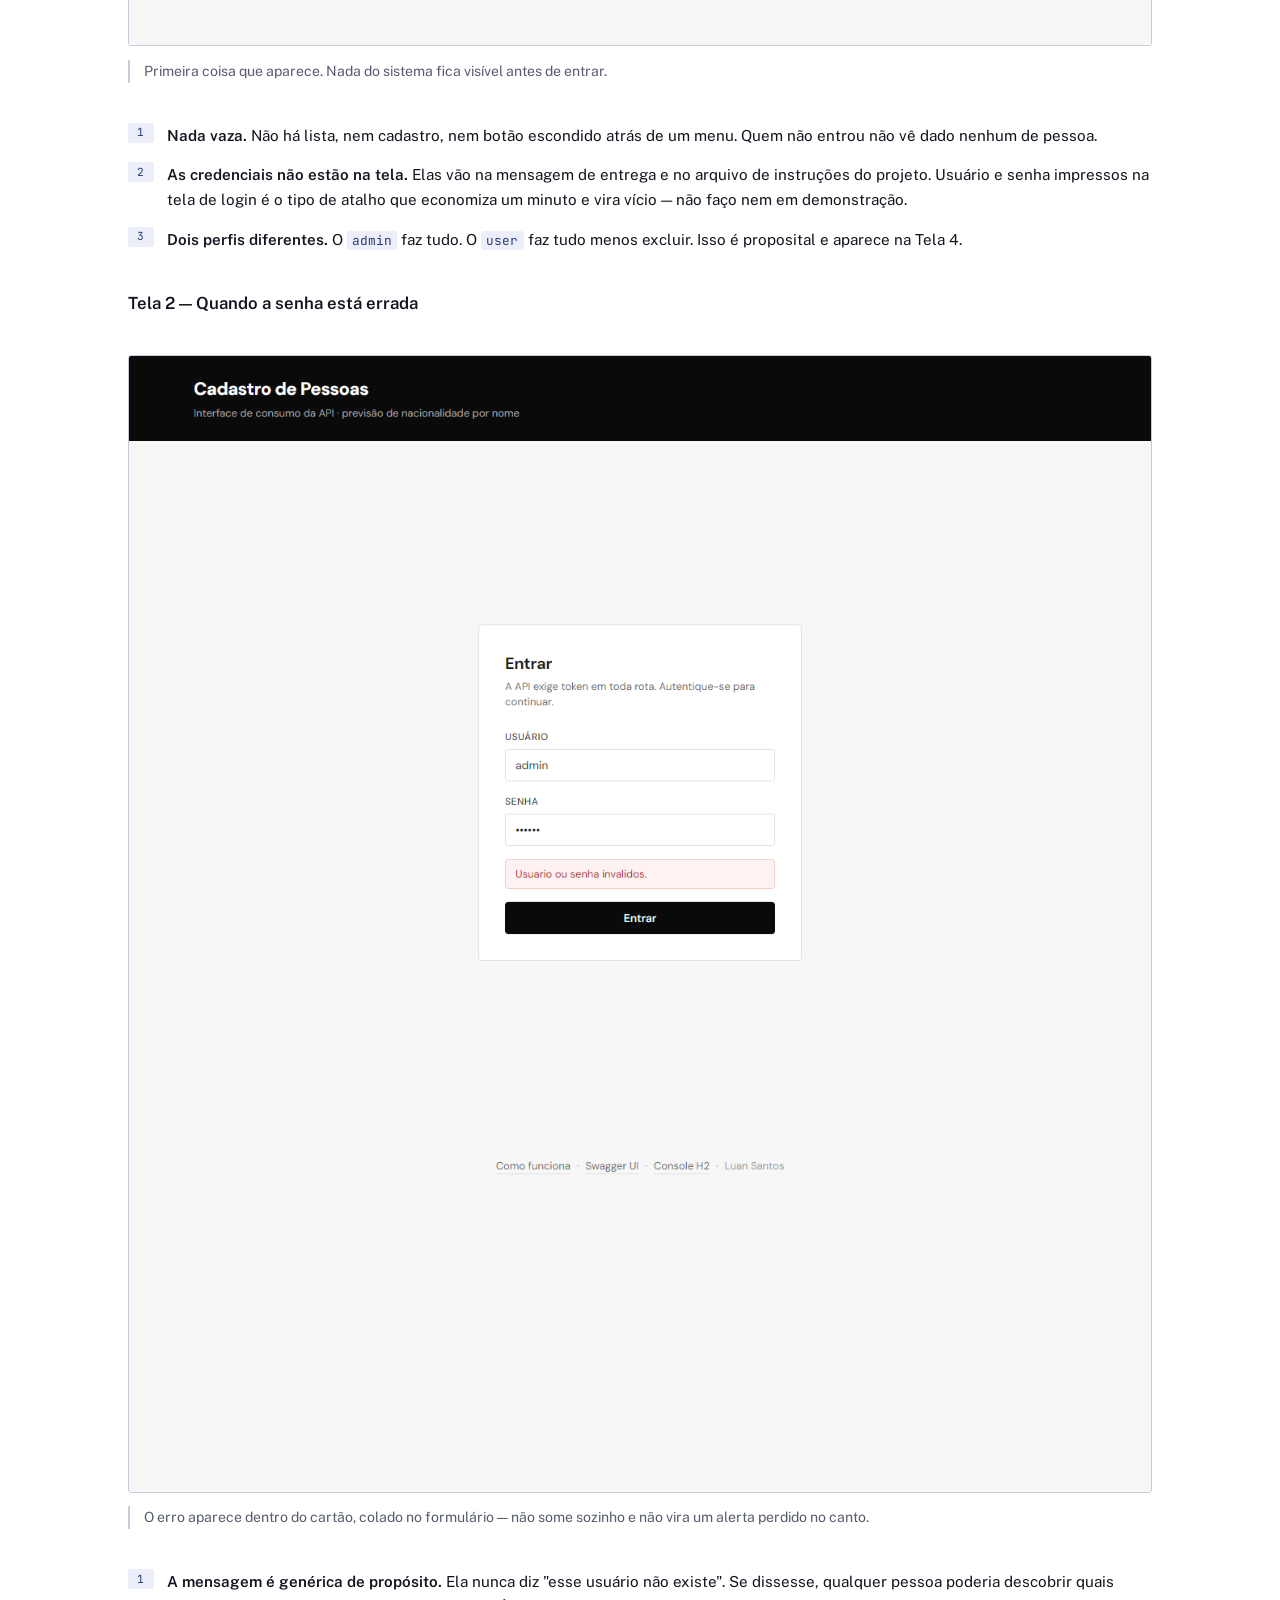
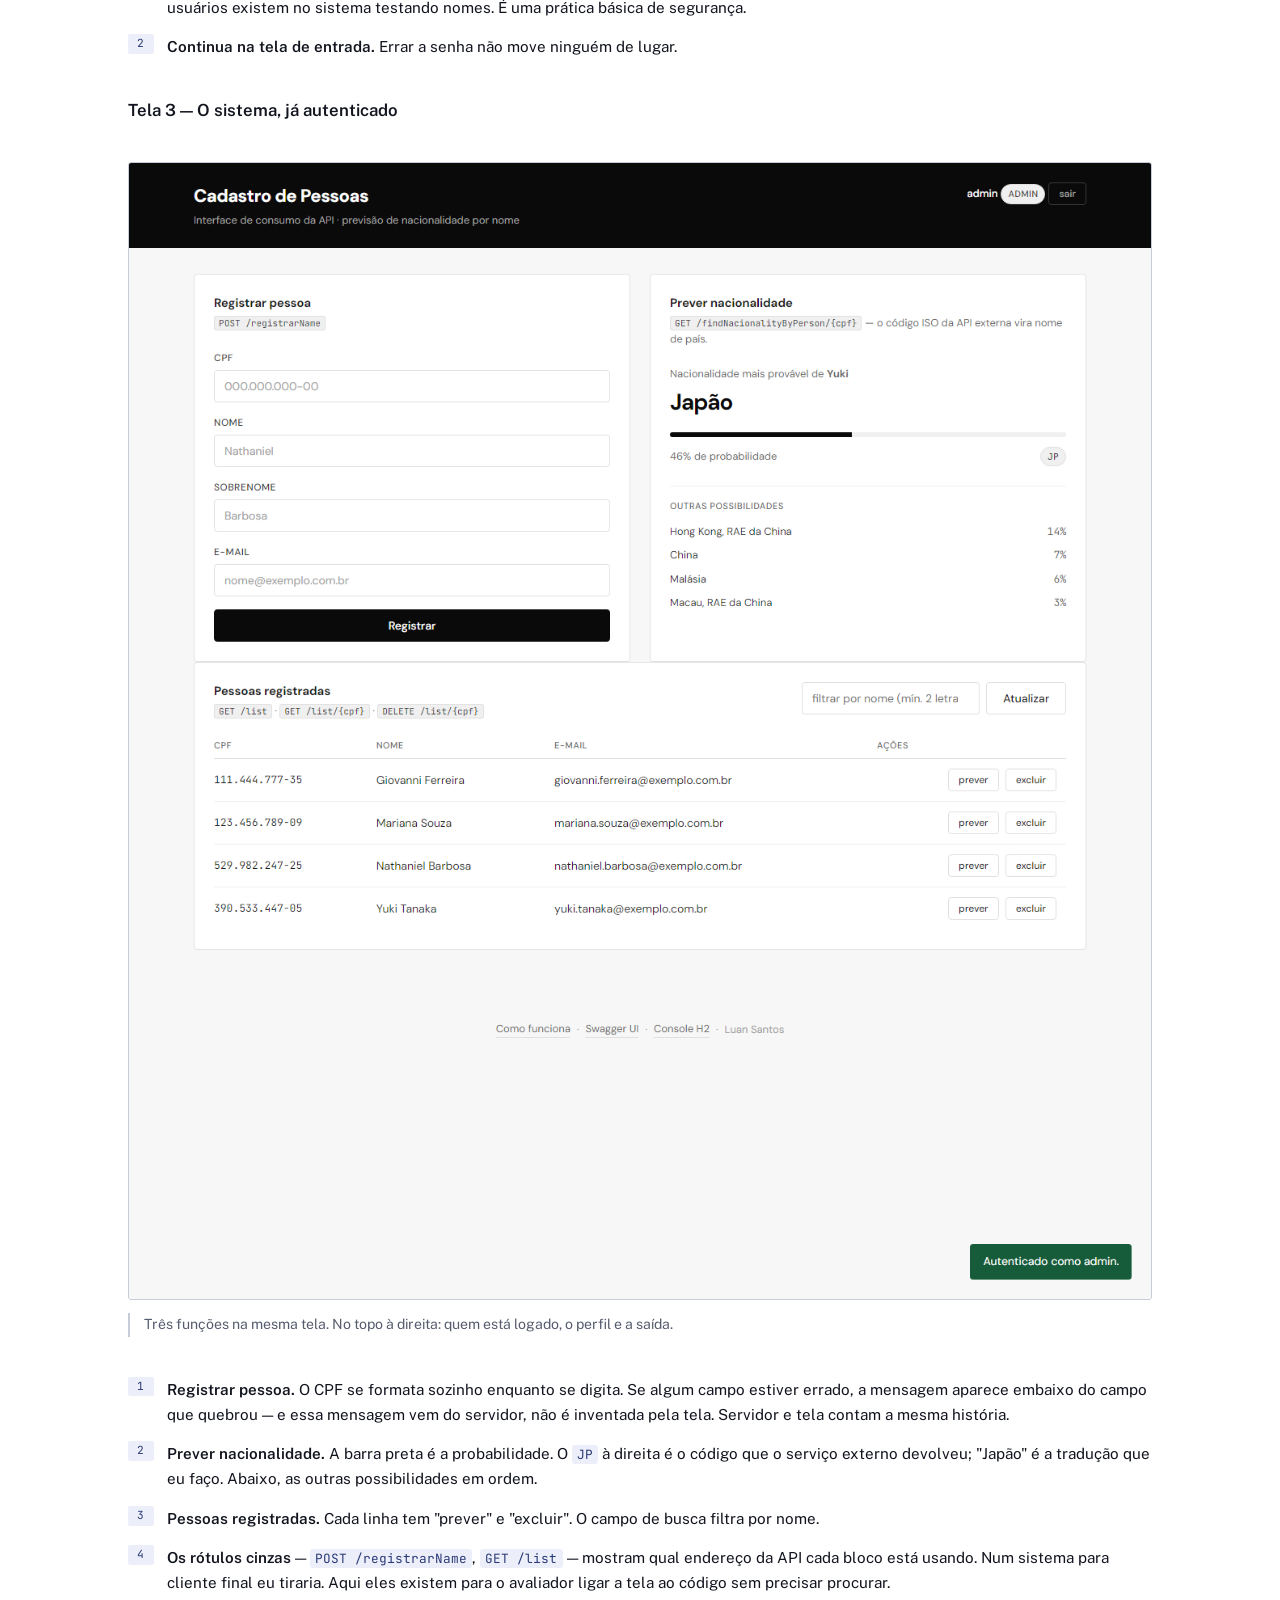
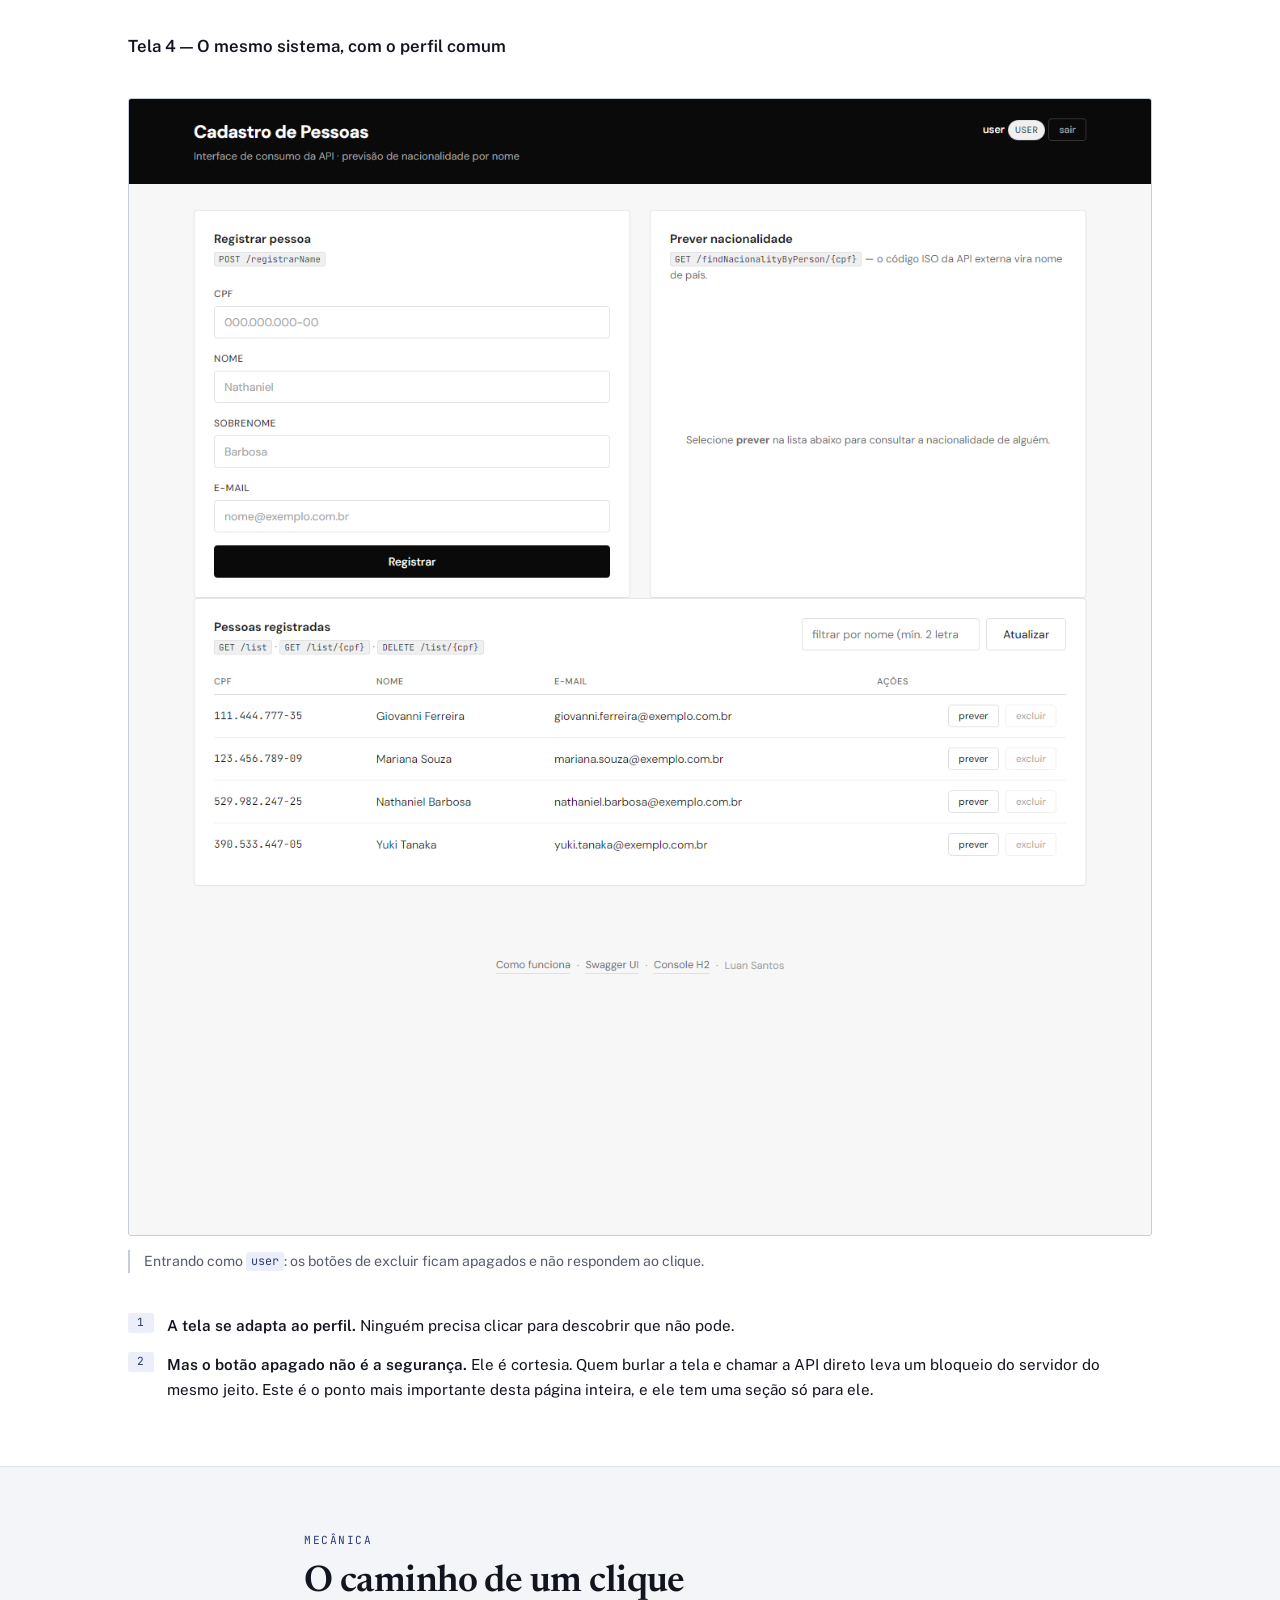
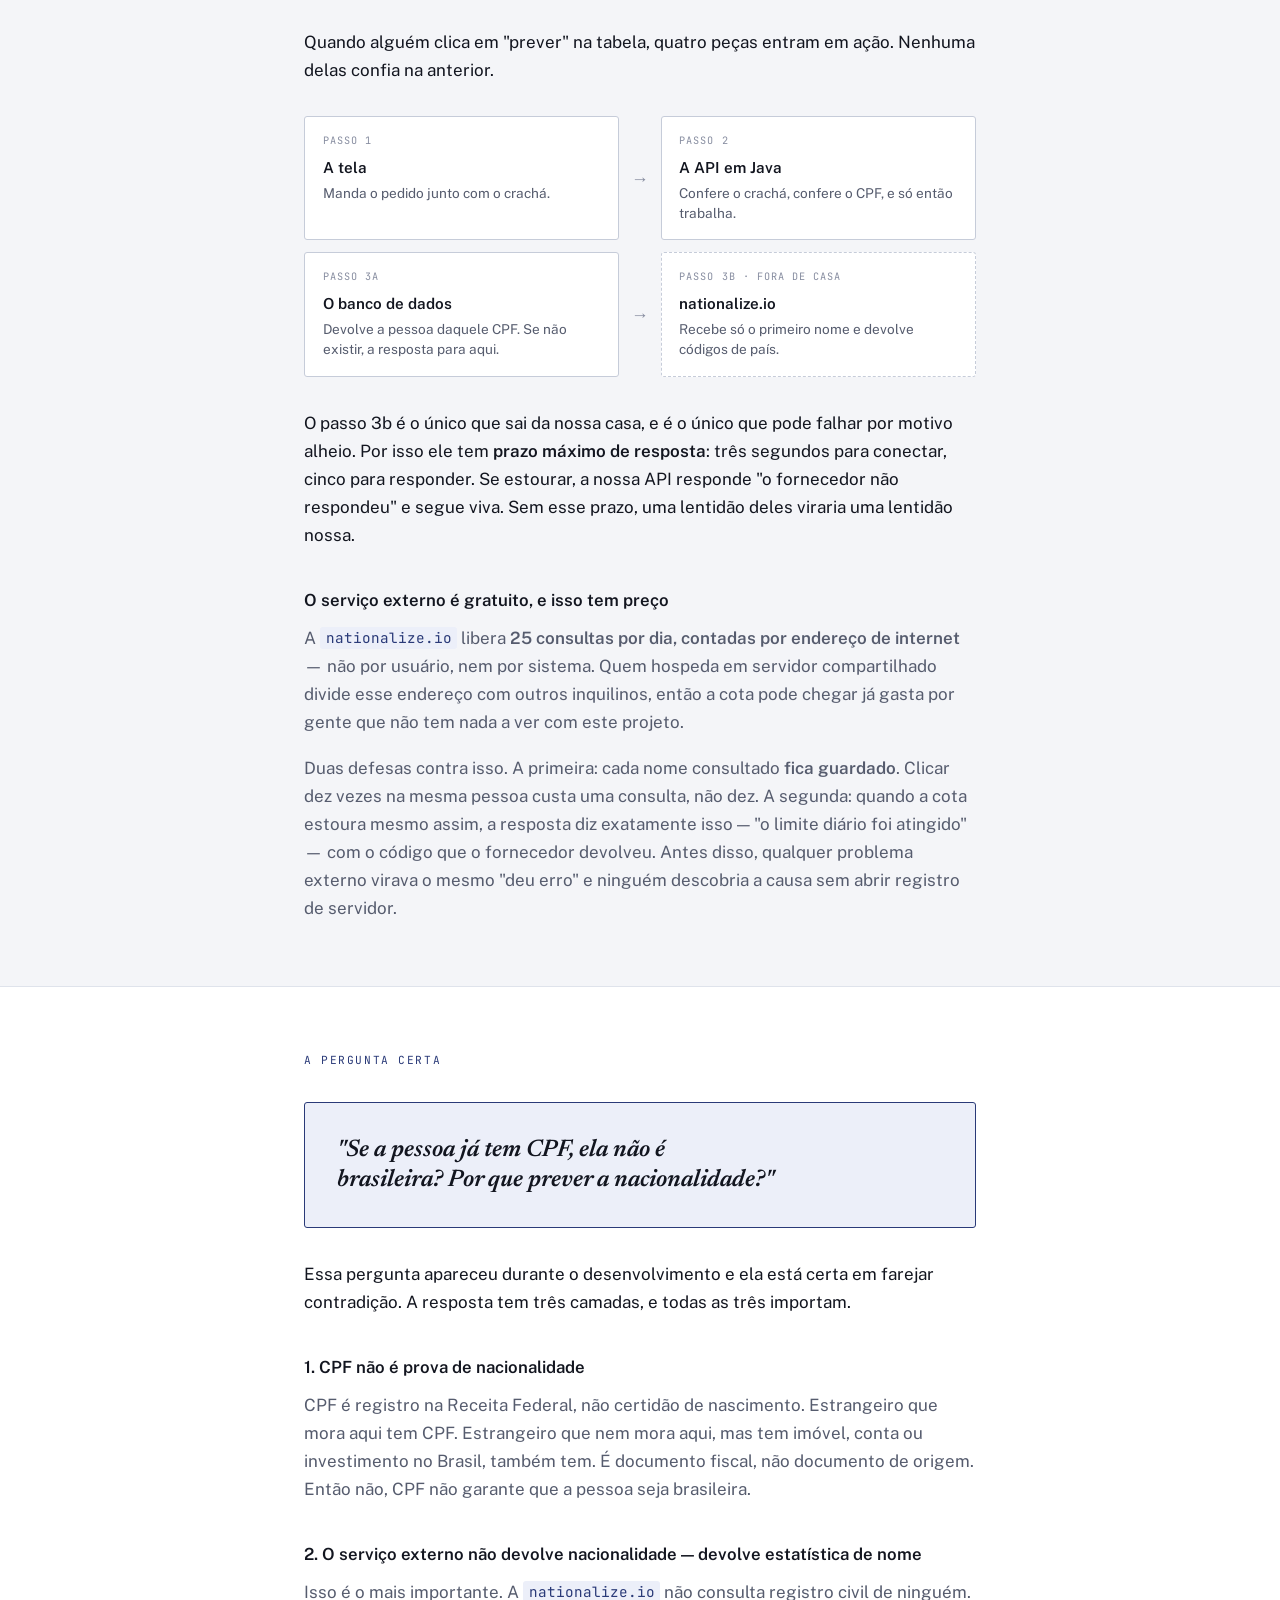
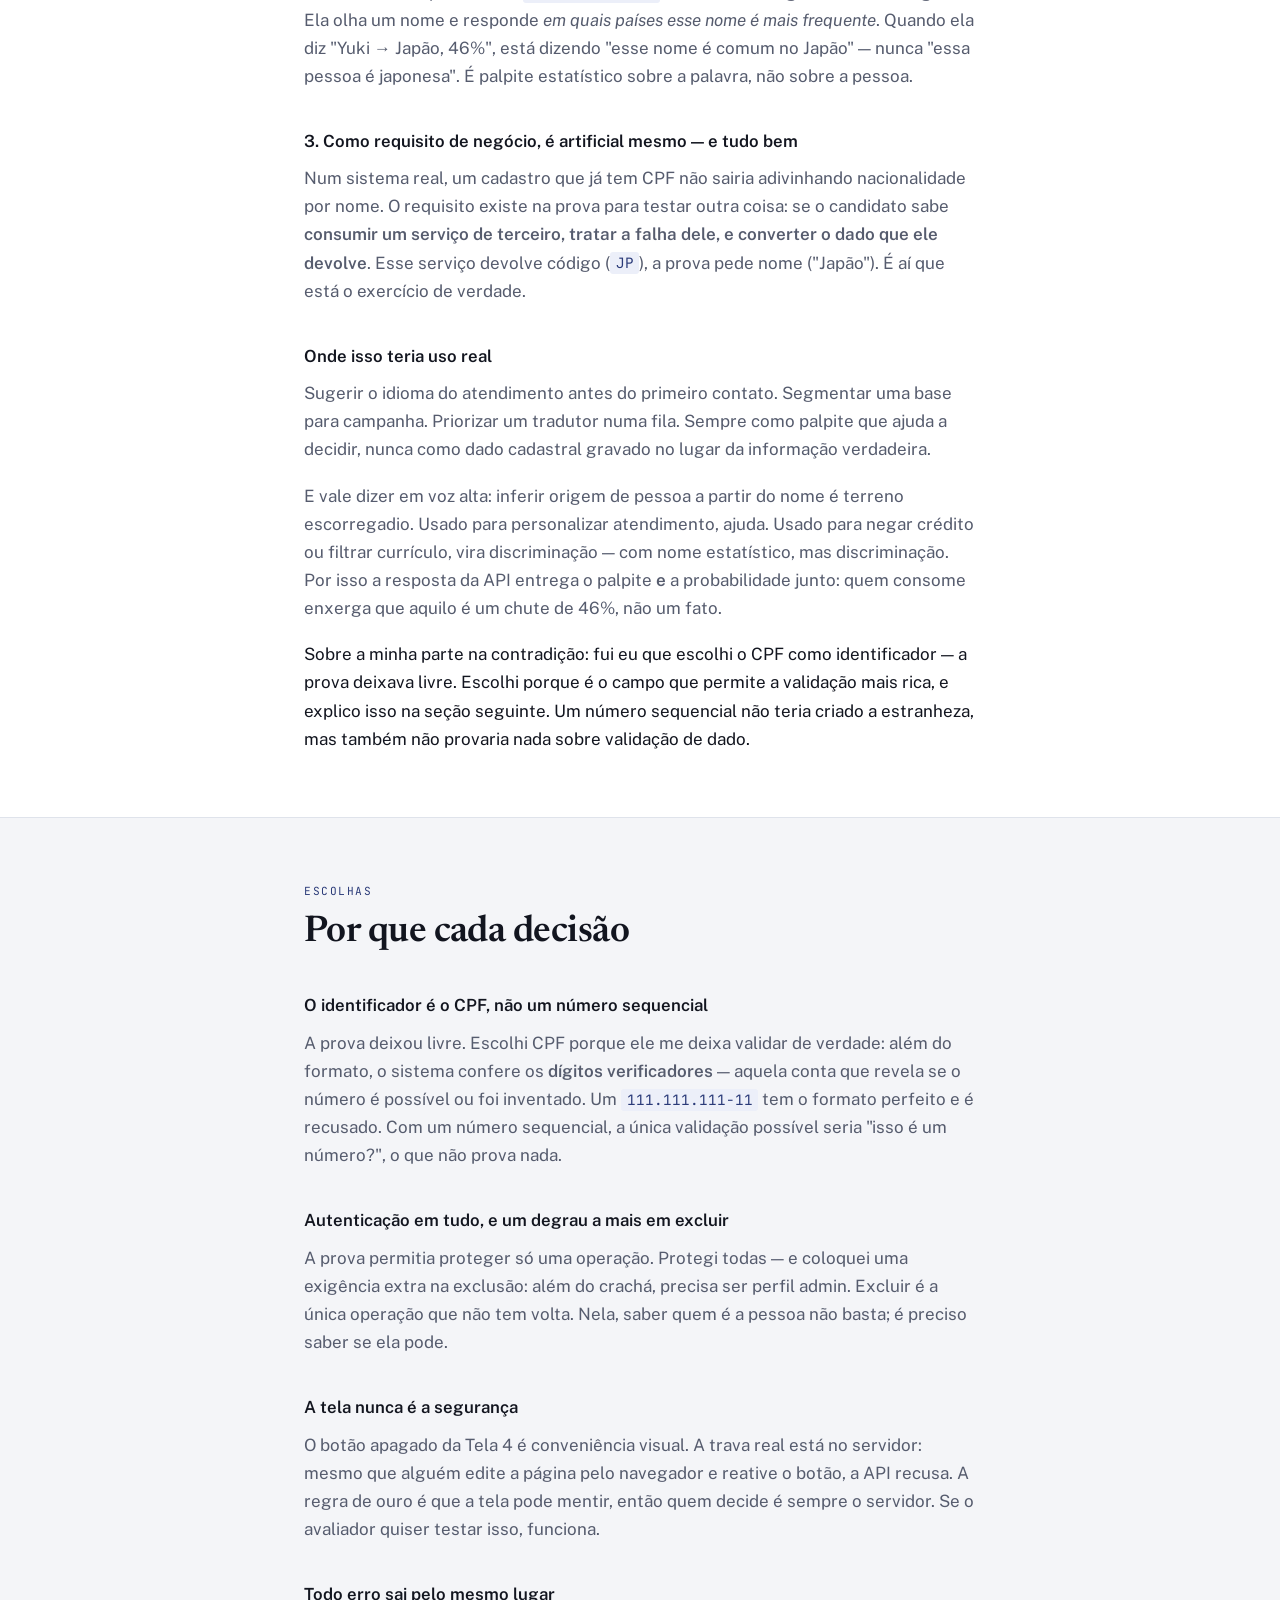
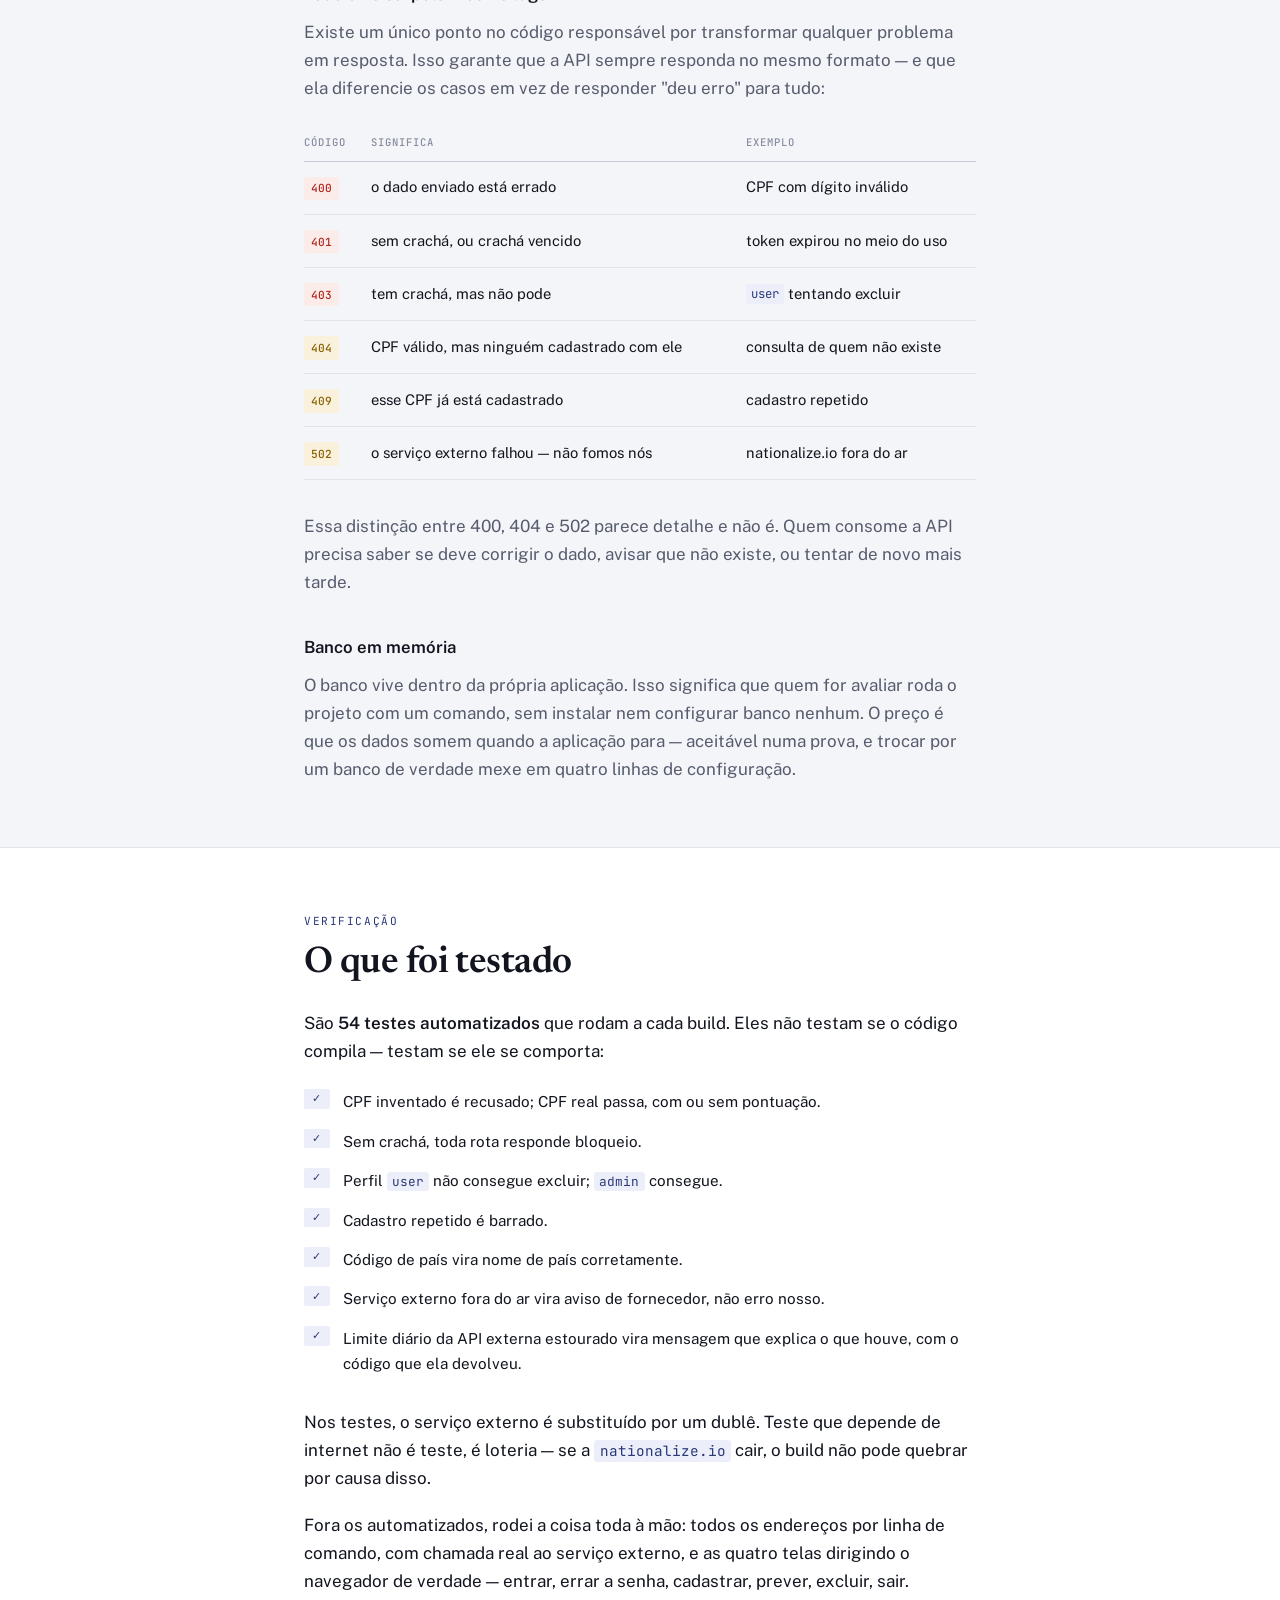
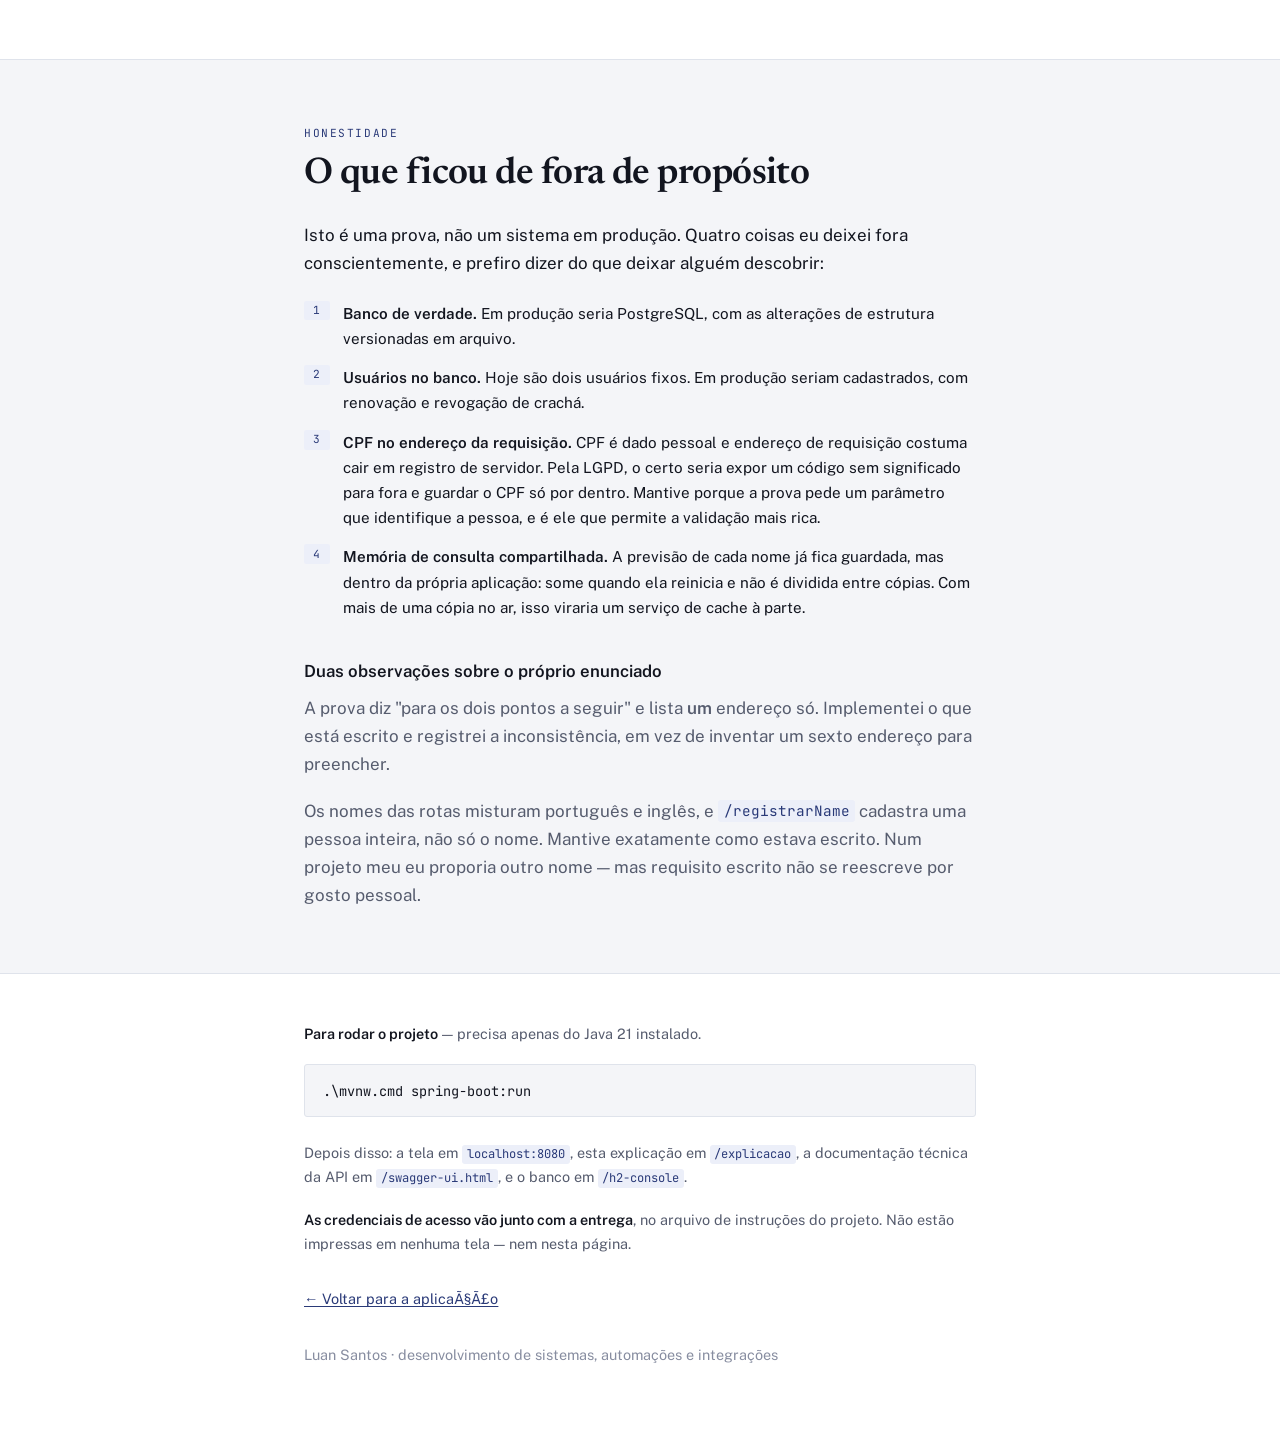
==== commit 23dbe0c3: "Torna diagnosticavel a falha da API externa e reduz o consumo dela A nationalize.io libera 25 consul" ====
--- a/src/main/resources/static/explicacao.html
+++ b/src/main/resources/static/explicacao.html
@@ -460,7 +460,7 @@
       </div>
       <div>
         <dt>Testes</dt>
-        <dd>48 automatizados</dd>
+        <dd>54 automatizados</dd>
       </div>
     </dl>
   </div>
@@ -801,6 +801,22 @@
       "o fornecedor não respondeu" e segue viva. Sem esse prazo, uma lentidão deles
       viraria uma lentidão nossa.
     </p>
+
+    <h3>O serviço externo é gratuito, e isso tem preço</h3>
+    <p class="guia">
+      A <code>nationalize.io</code> libera <strong>25 consultas por dia, contadas por
+      endereço de internet</strong> — não por usuário, nem por sistema. Quem hospeda em
+      servidor compartilhado divide esse endereço com outros inquilinos, então a cota
+      pode chegar já gasta por gente que não tem nada a ver com este projeto.
+    </p>
+    <p class="guia">
+      Duas defesas contra isso. A primeira: cada nome consultado <strong>fica
+      guardado</strong>. Clicar dez vezes na mesma pessoa custa uma consulta, não dez.
+      A segunda: quando a cota estoura mesmo assim, a resposta diz exatamente isso —
+      "o limite diário foi atingido" — com o código que o fornecedor devolveu. Antes
+      disso, qualquer problema externo virava o mesmo "deu erro" e ninguém descobria a
+      causa sem abrir registro de servidor.
+    </p>
   </div>
 </section>
 
@@ -970,7 +986,7 @@
     <p class="rotulo">Verificação</p>
     <h2>O que foi testado</h2>
     <p>
-      São <strong>48 testes automatizados</strong> que rodam a cada build. Eles não
+      São <strong>54 testes automatizados</strong> que rodam a cada build. Eles não
       testam se o código compila — testam se ele se comporta:
     </p>
 
@@ -981,6 +997,7 @@
       <li><span class="marca">✓</span><span>Cadastro repetido é barrado.</span></li>
       <li><span class="marca">✓</span><span>Código de país vira nome de país corretamente.</span></li>
       <li><span class="marca">✓</span><span>Serviço externo fora do ar vira aviso de fornecedor, não erro nosso.</span></li>
+      <li><span class="marca">✓</span><span>Limite diário da API externa estourado vira mensagem que explica o que houve, com o código que ela devolveu.</span></li>
     </ul>
 
     <p style="margin-top: 2rem;">
@@ -1027,8 +1044,9 @@
       </li>
       <li>
         <span class="marca">4</span>
-        <span><strong>Memória de consulta.</strong> A previsão de um mesmo nome muda pouco. Guardar
-        a resposta por algumas horas cortaria a maioria das idas ao serviço externo.</span>
+        <span><strong>Memória de consulta compartilhada.</strong> A previsão de cada nome já fica
+        guardada, mas dentro da própria aplicação: some quando ela reinicia e não é dividida
+        entre cópias. Com mais de uma cópia no ar, isso viraria um serviço de cache à parte.</span>
       </li>
     </ul>
 
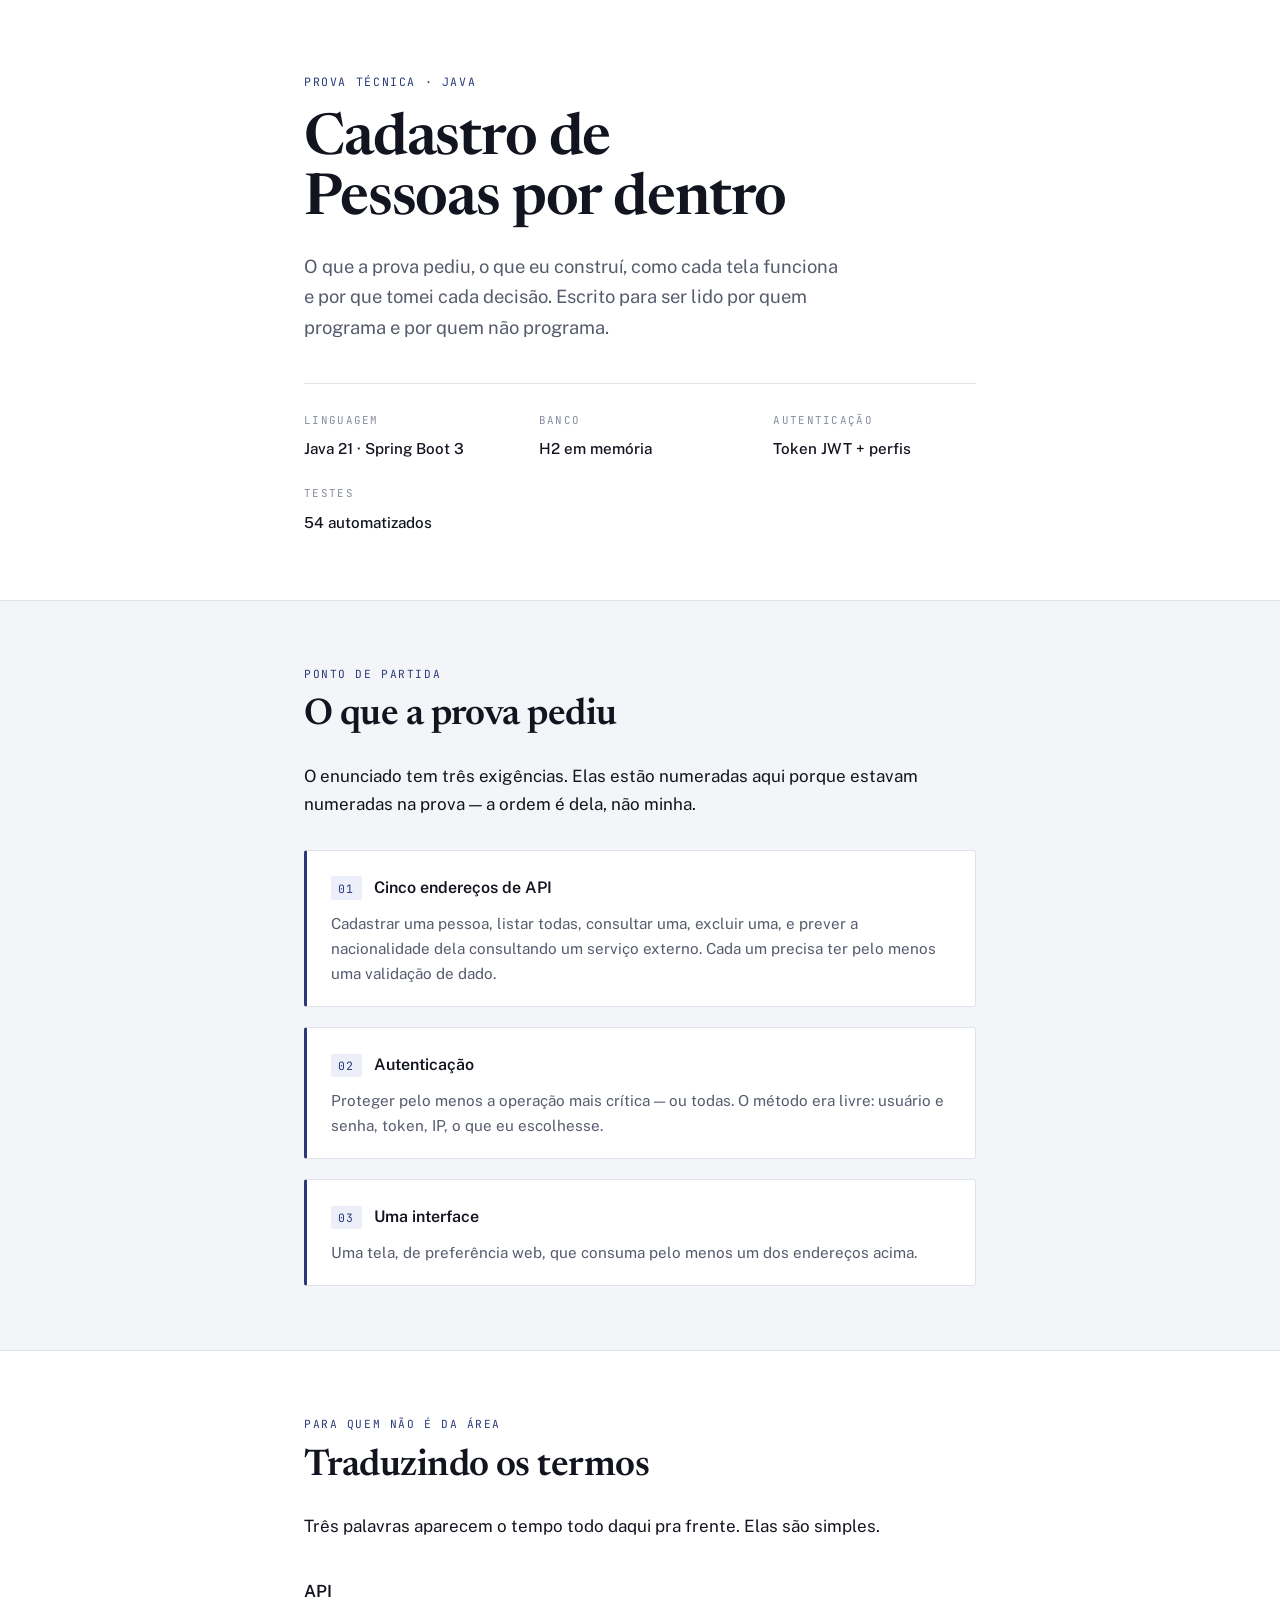
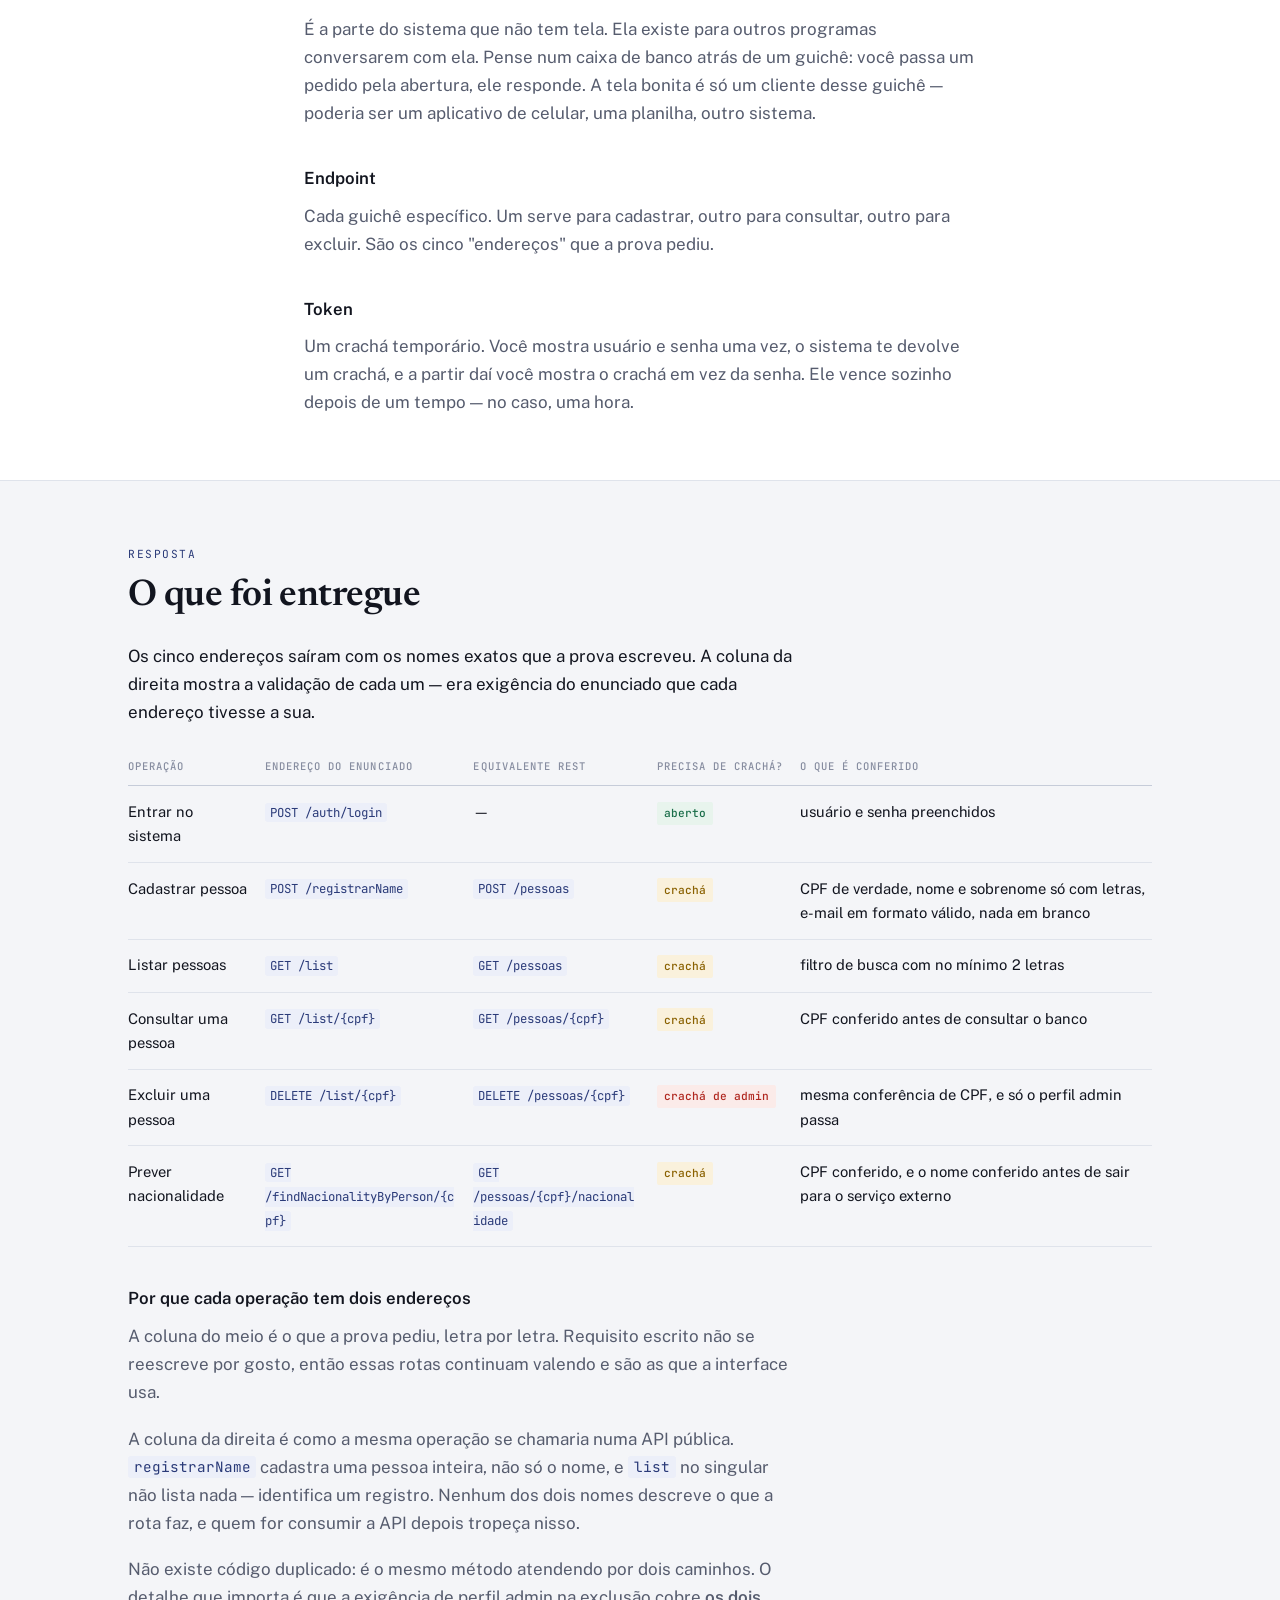
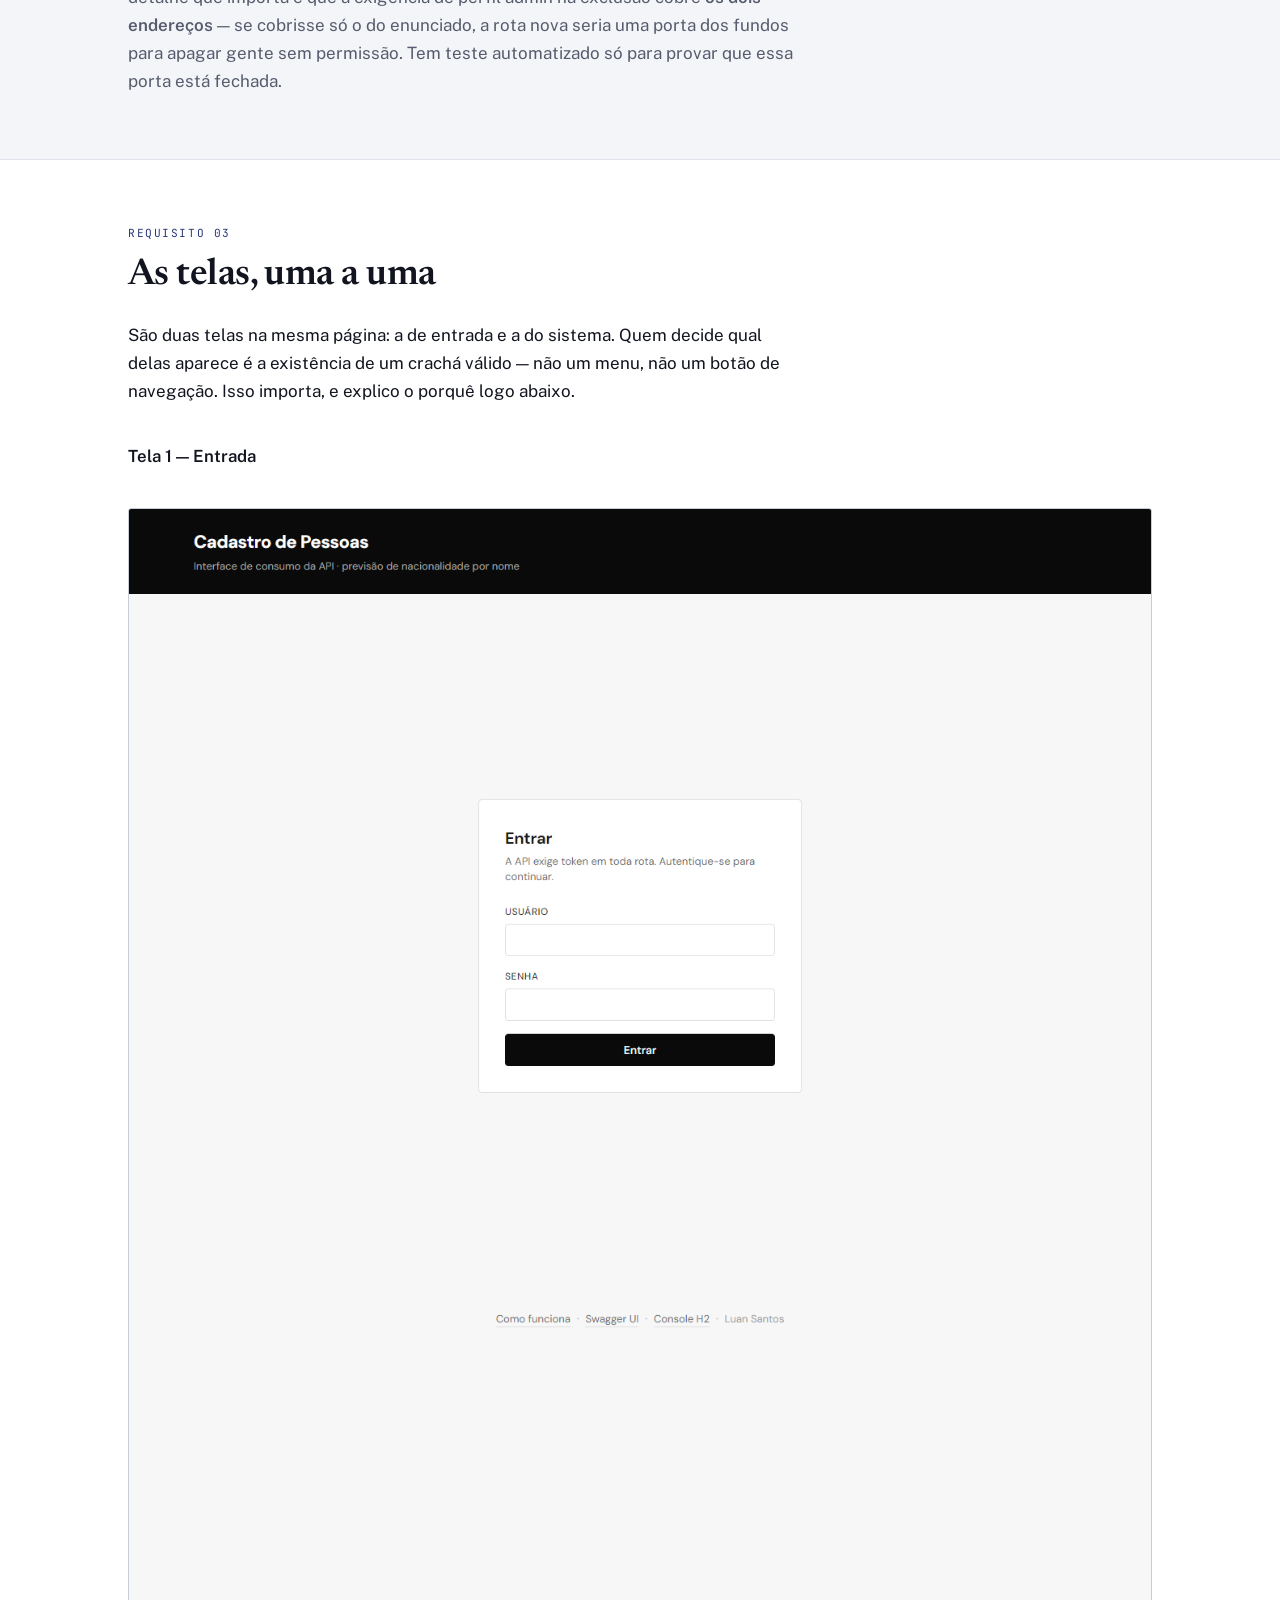
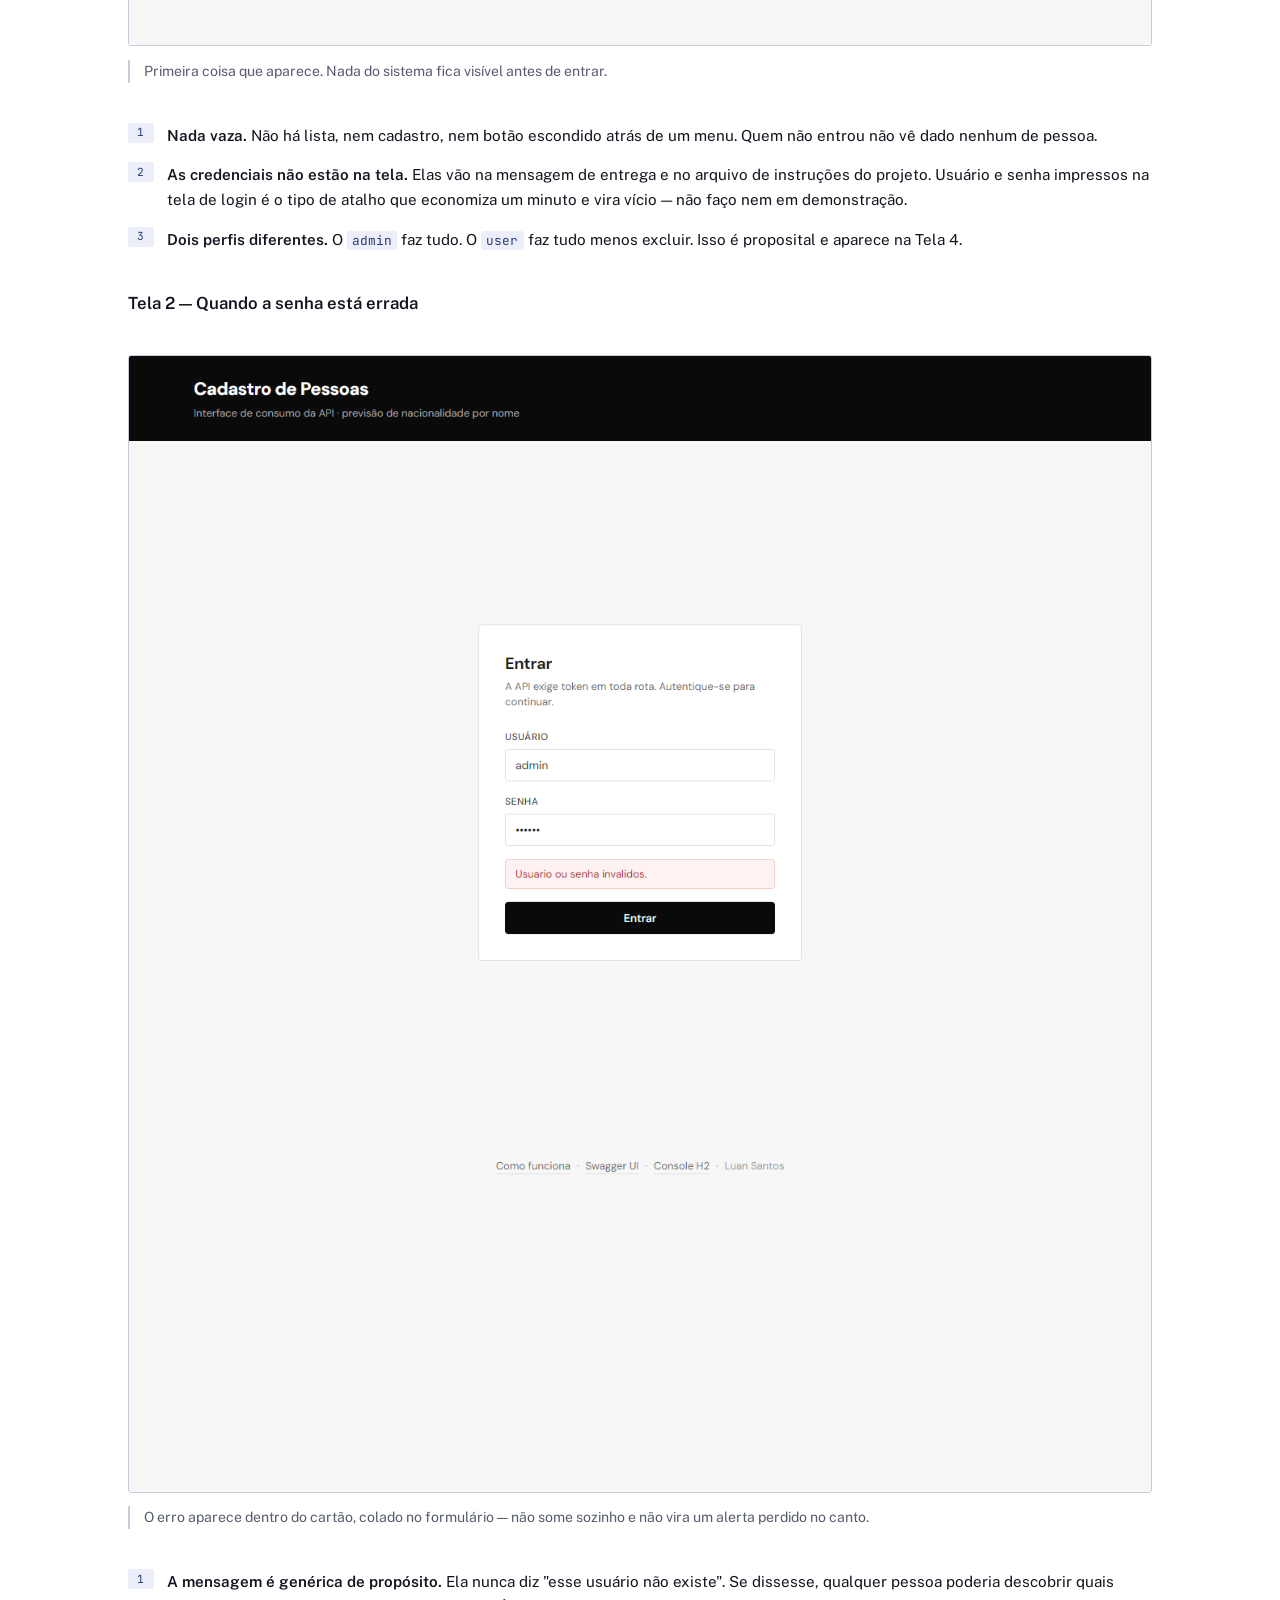
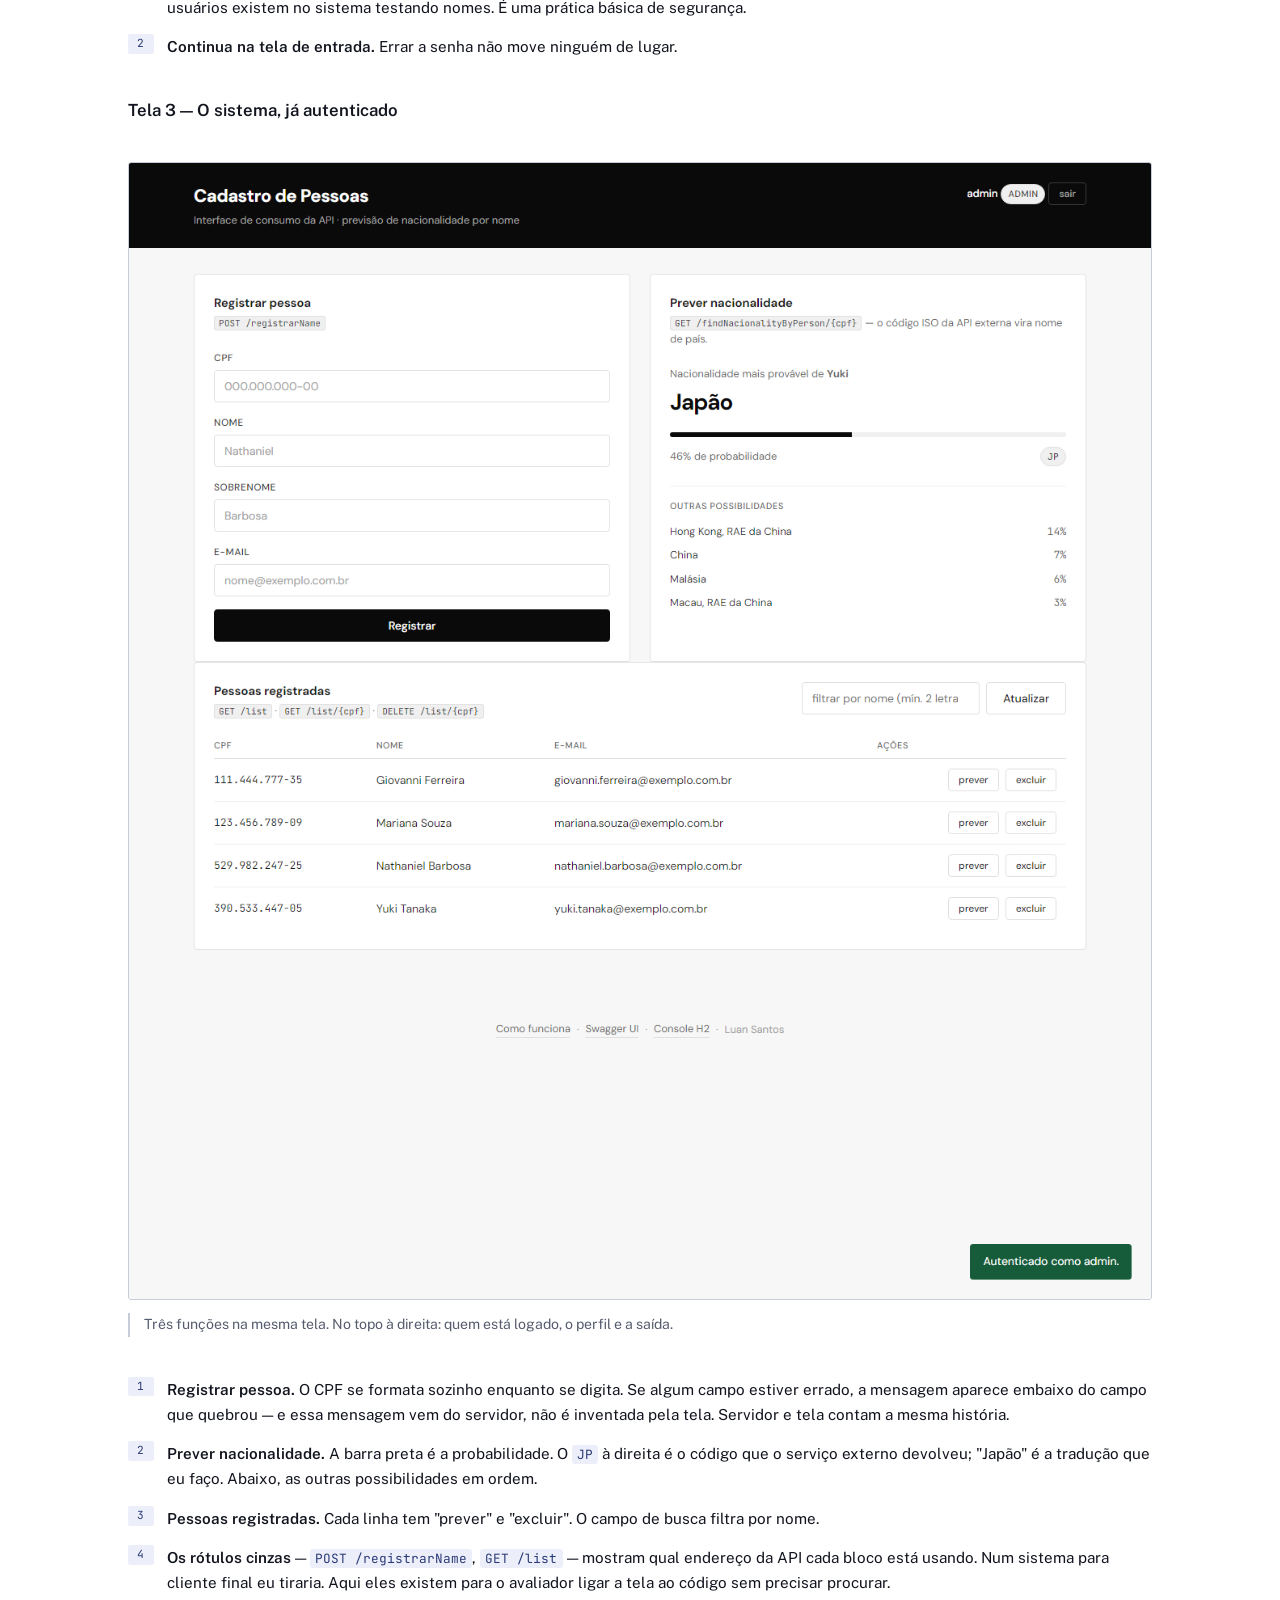
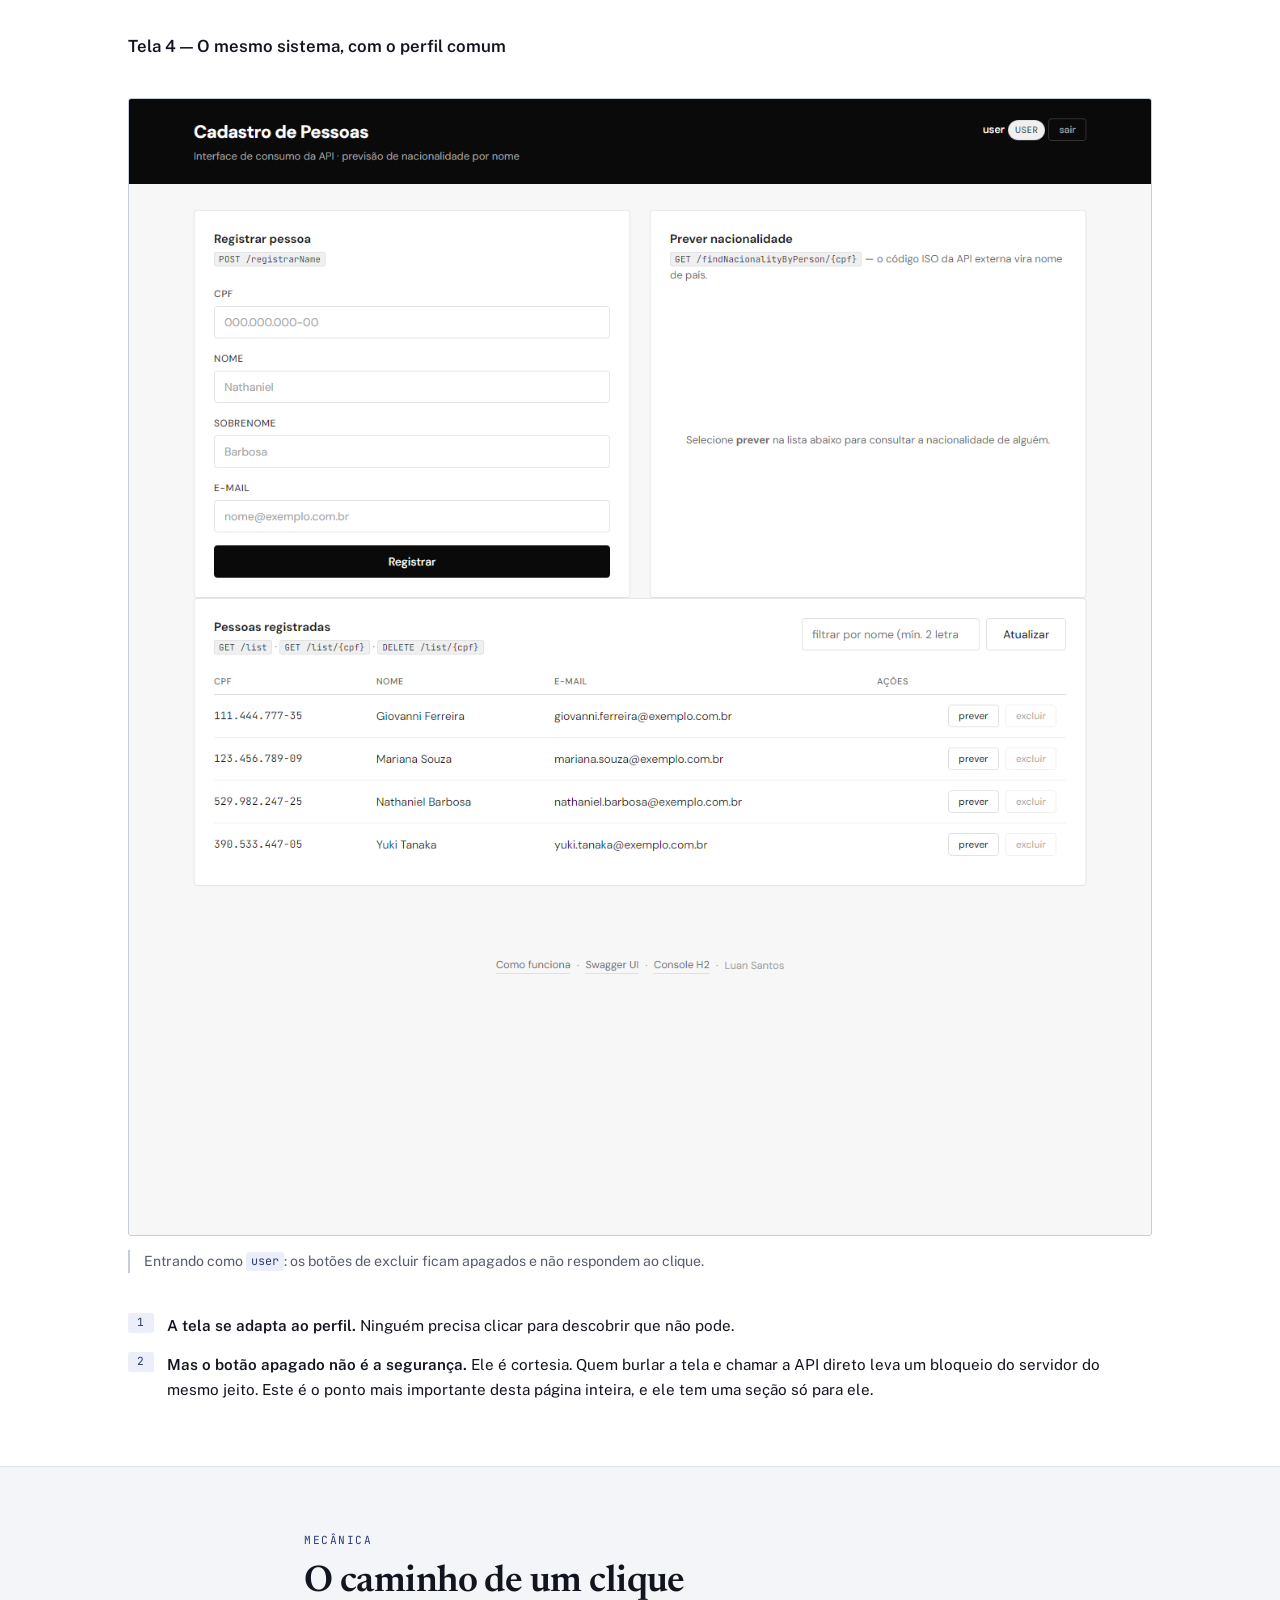
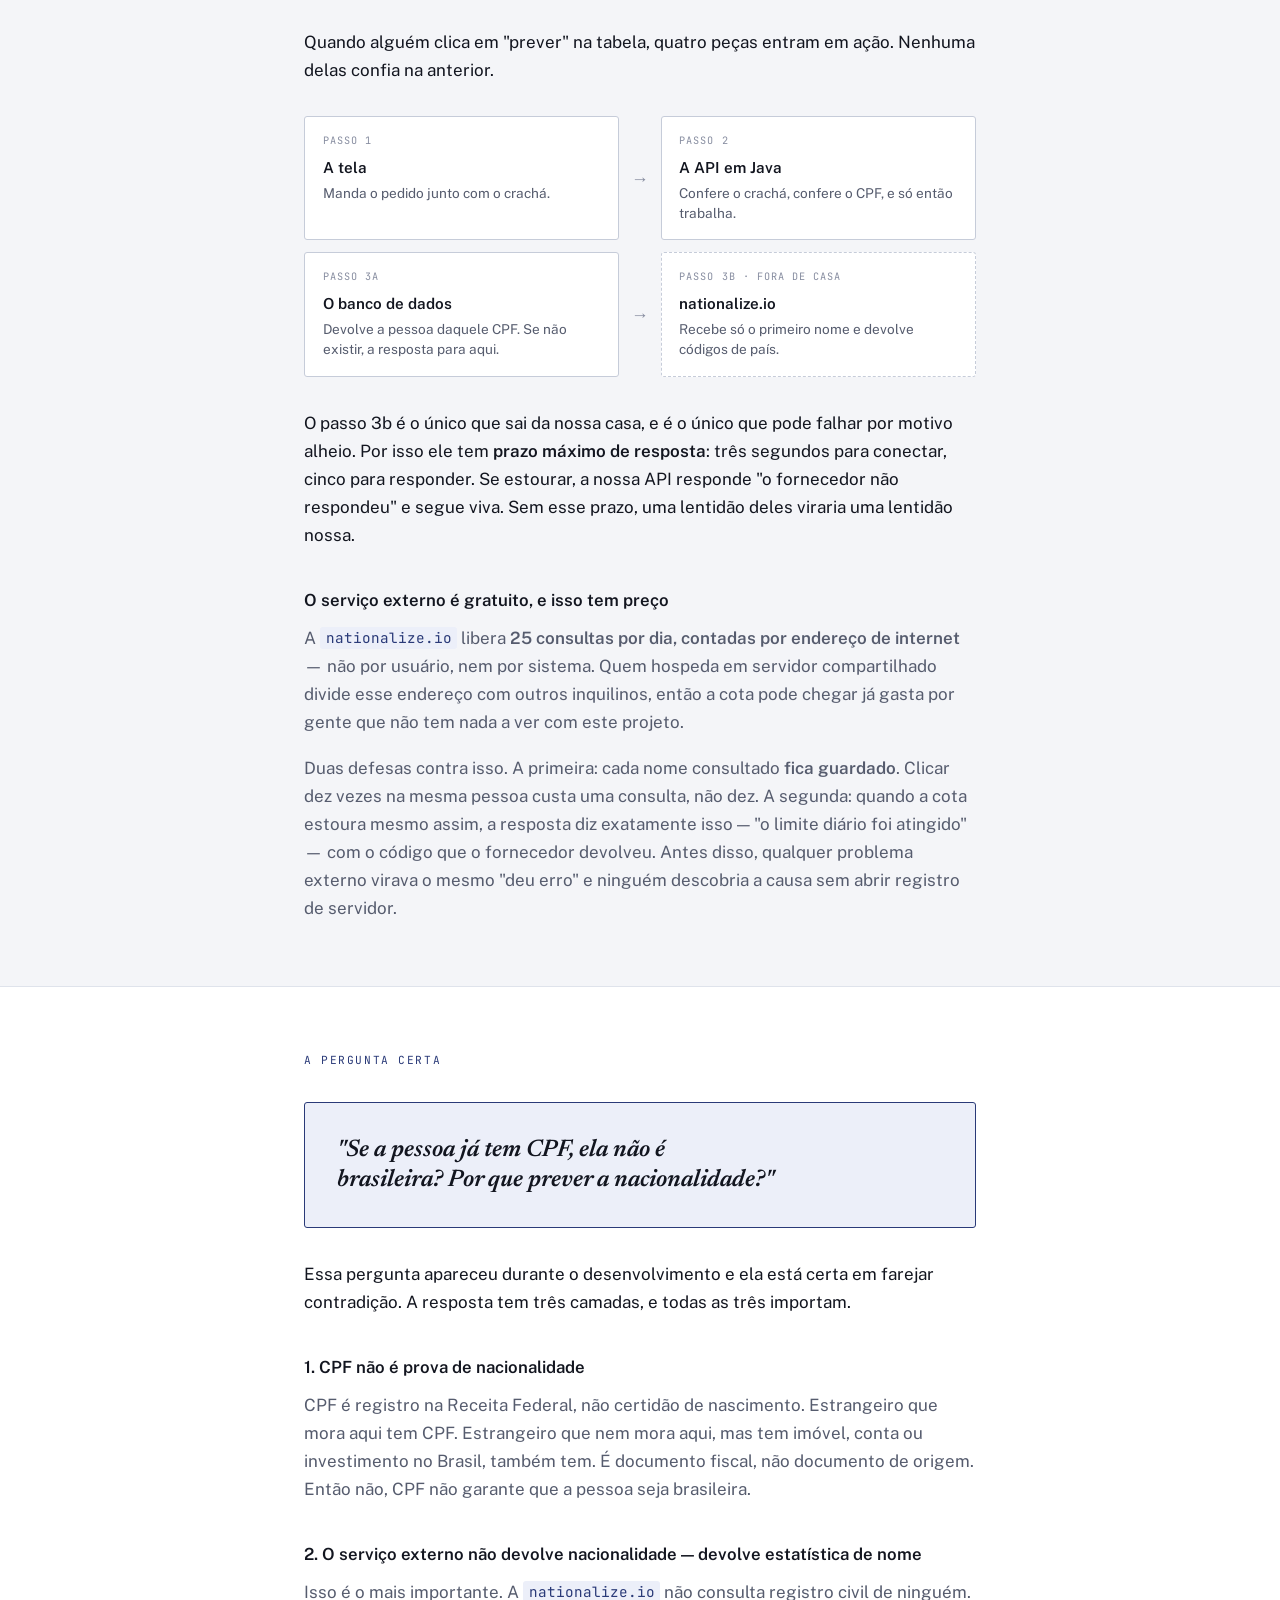
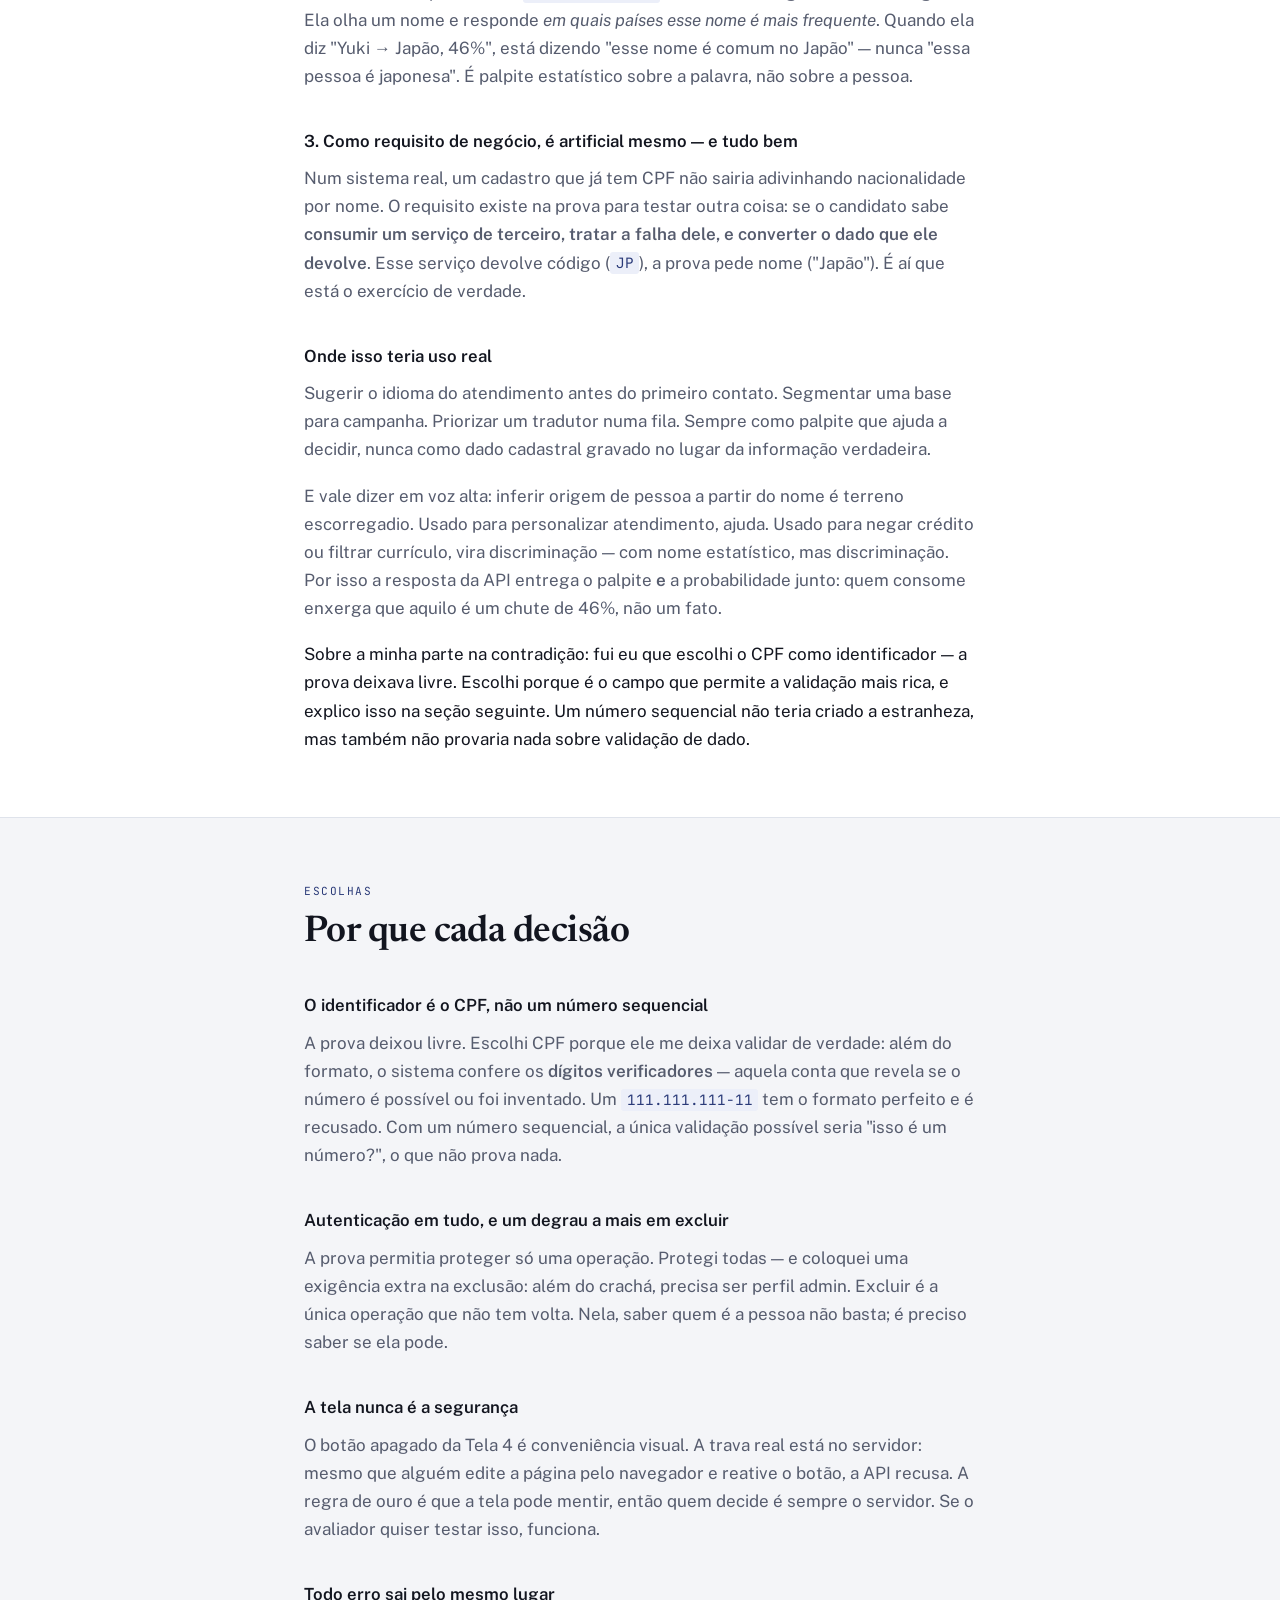
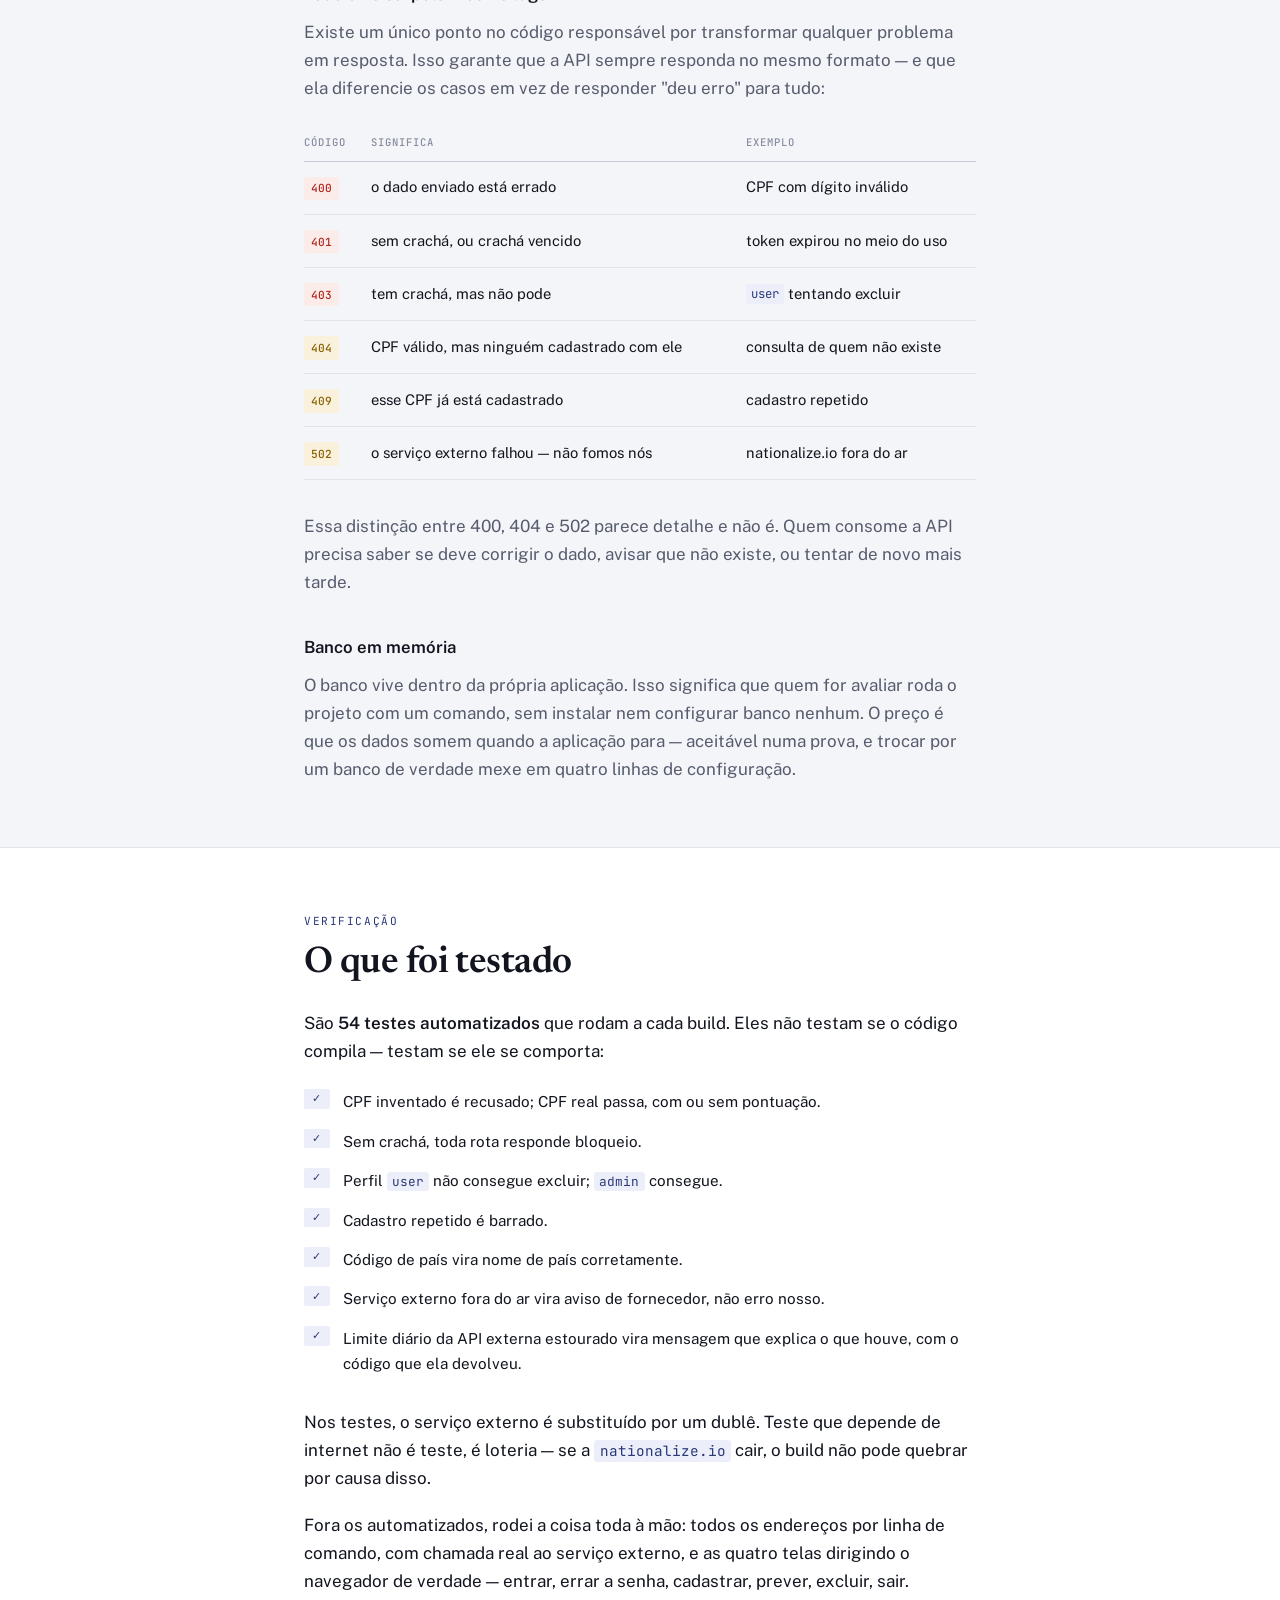
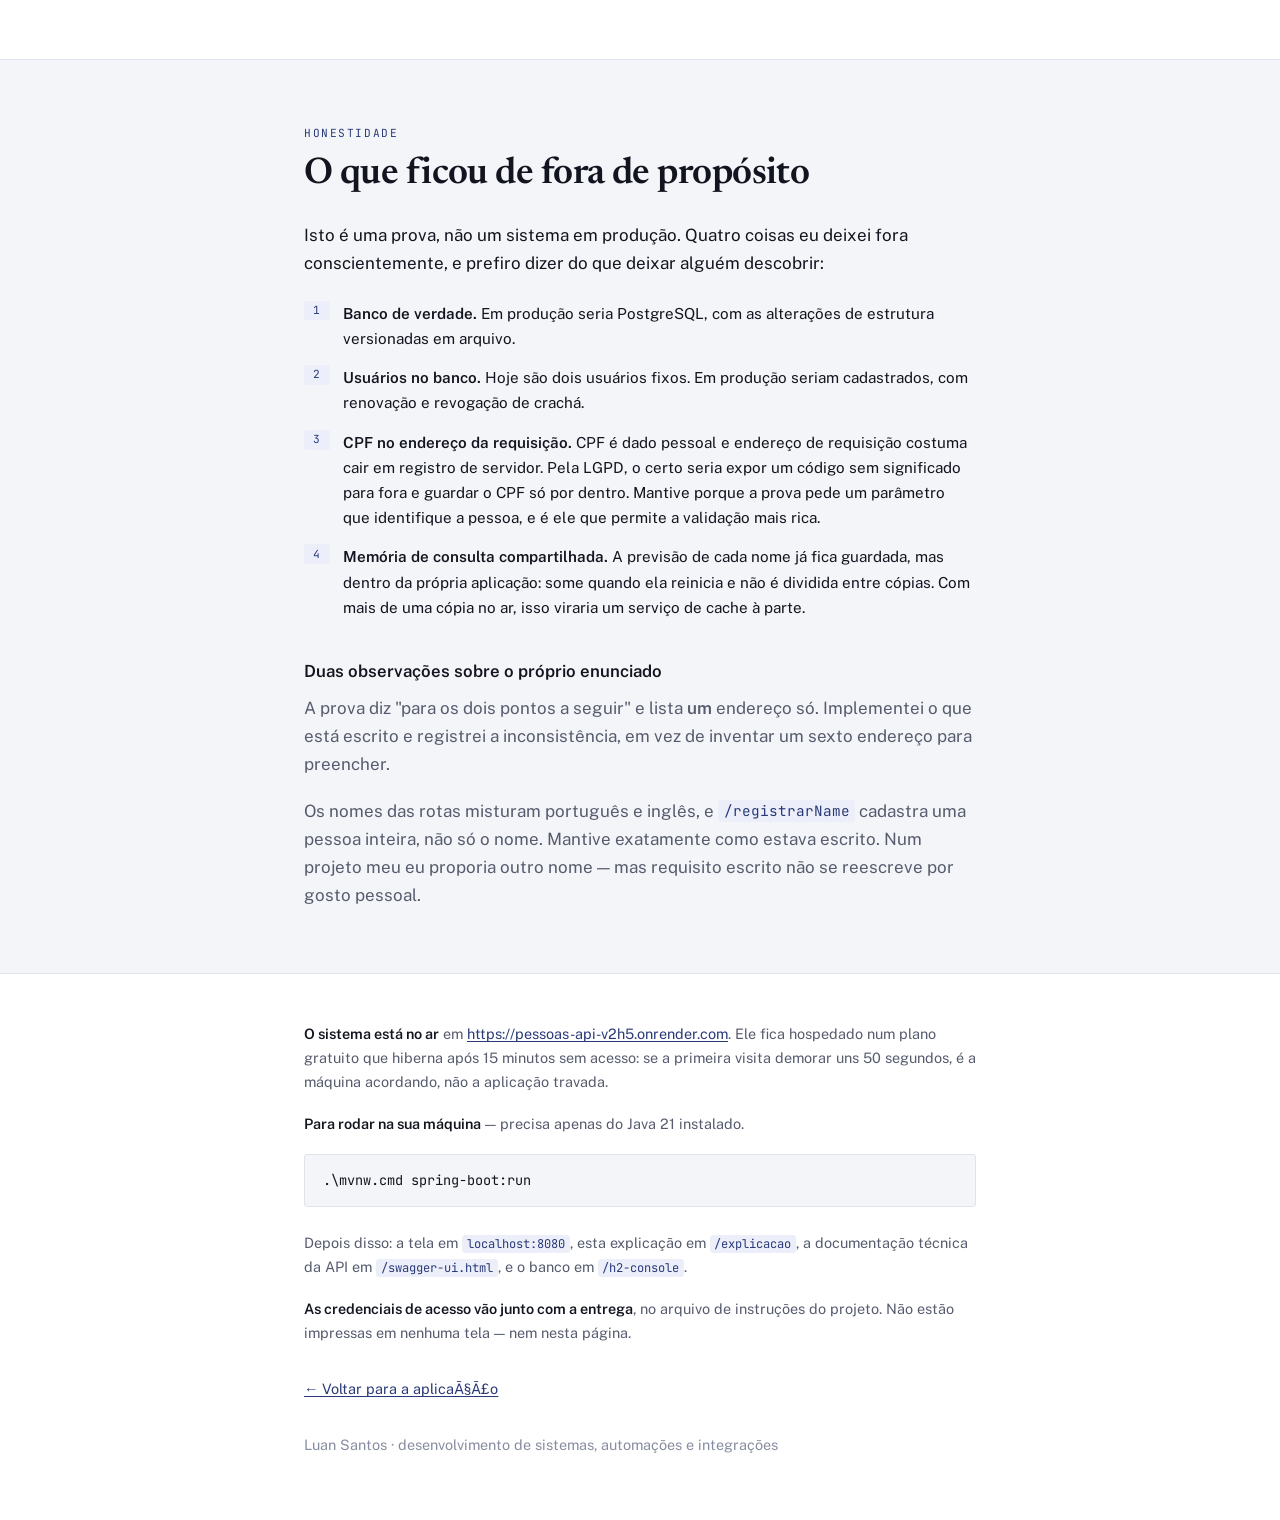
==== commit 5d0ed1fd: "Registra o endereco publico no README e na explicacao O projeto esta no ar em https://pessoas-api-v2" ====
--- a/src/main/resources/static/explicacao.html
+++ b/src/main/resources/static/explicacao.html
@@ -1067,7 +1067,13 @@
 
 <footer class="rodape">
   <div class="texto">
-    <p><strong>Para rodar o projeto</strong> — precisa apenas do Java 21 instalado.</p>
+    <p>
+      <strong>O sistema está no ar</strong> em
+      <a href="https://pessoas-api-v2h5.onrender.com">https://pessoas-api-v2h5.onrender.com</a>. Ele fica hospedado num plano
+      gratuito que hiberna após 15 minutos sem acesso: se a primeira visita demorar
+      uns 50 segundos, é a máquina acordando, não a aplicação travada.
+    </p>
+    <p><strong>Para rodar na sua máquina</strong> — precisa apenas do Java 21 instalado.</p>
     <div class="comando">.\mvnw.cmd spring-boot:run</div>
     <p>
       Depois disso: a tela em <code>localhost:8080</code>, esta explicação em
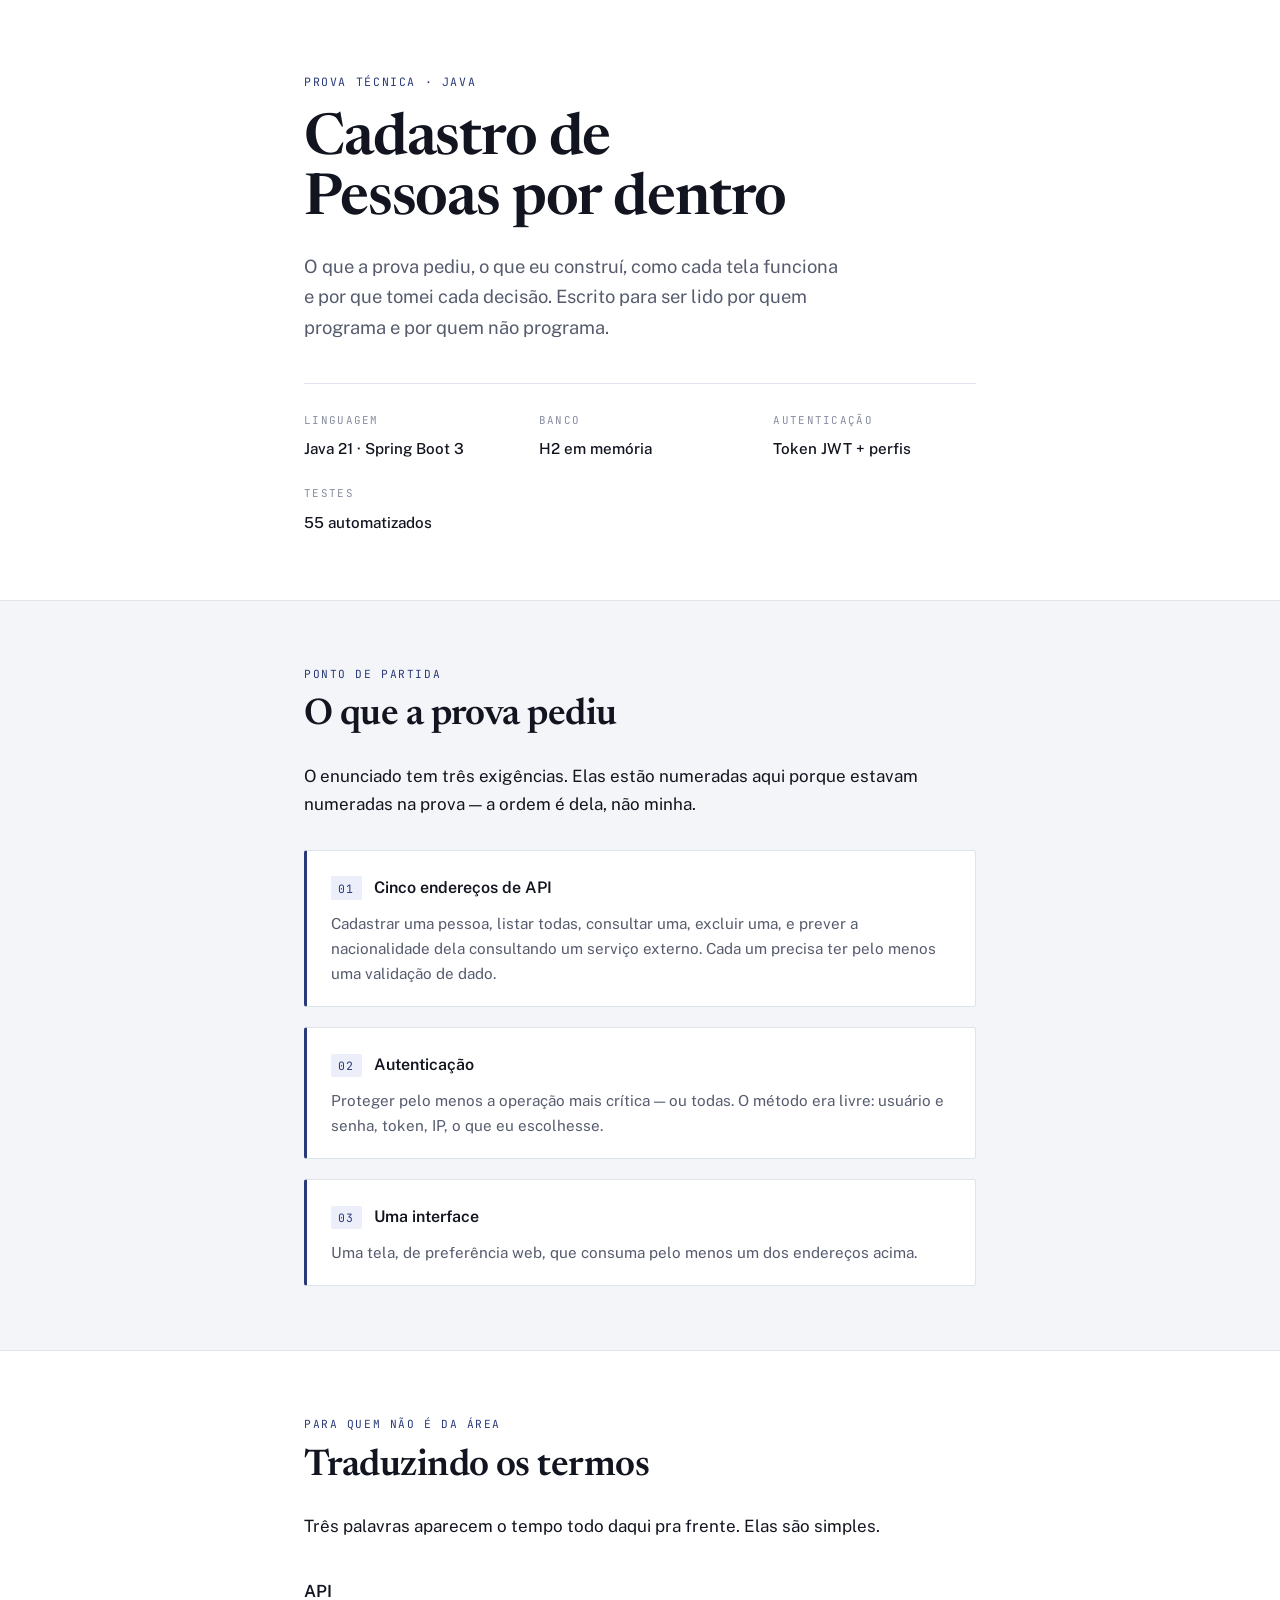
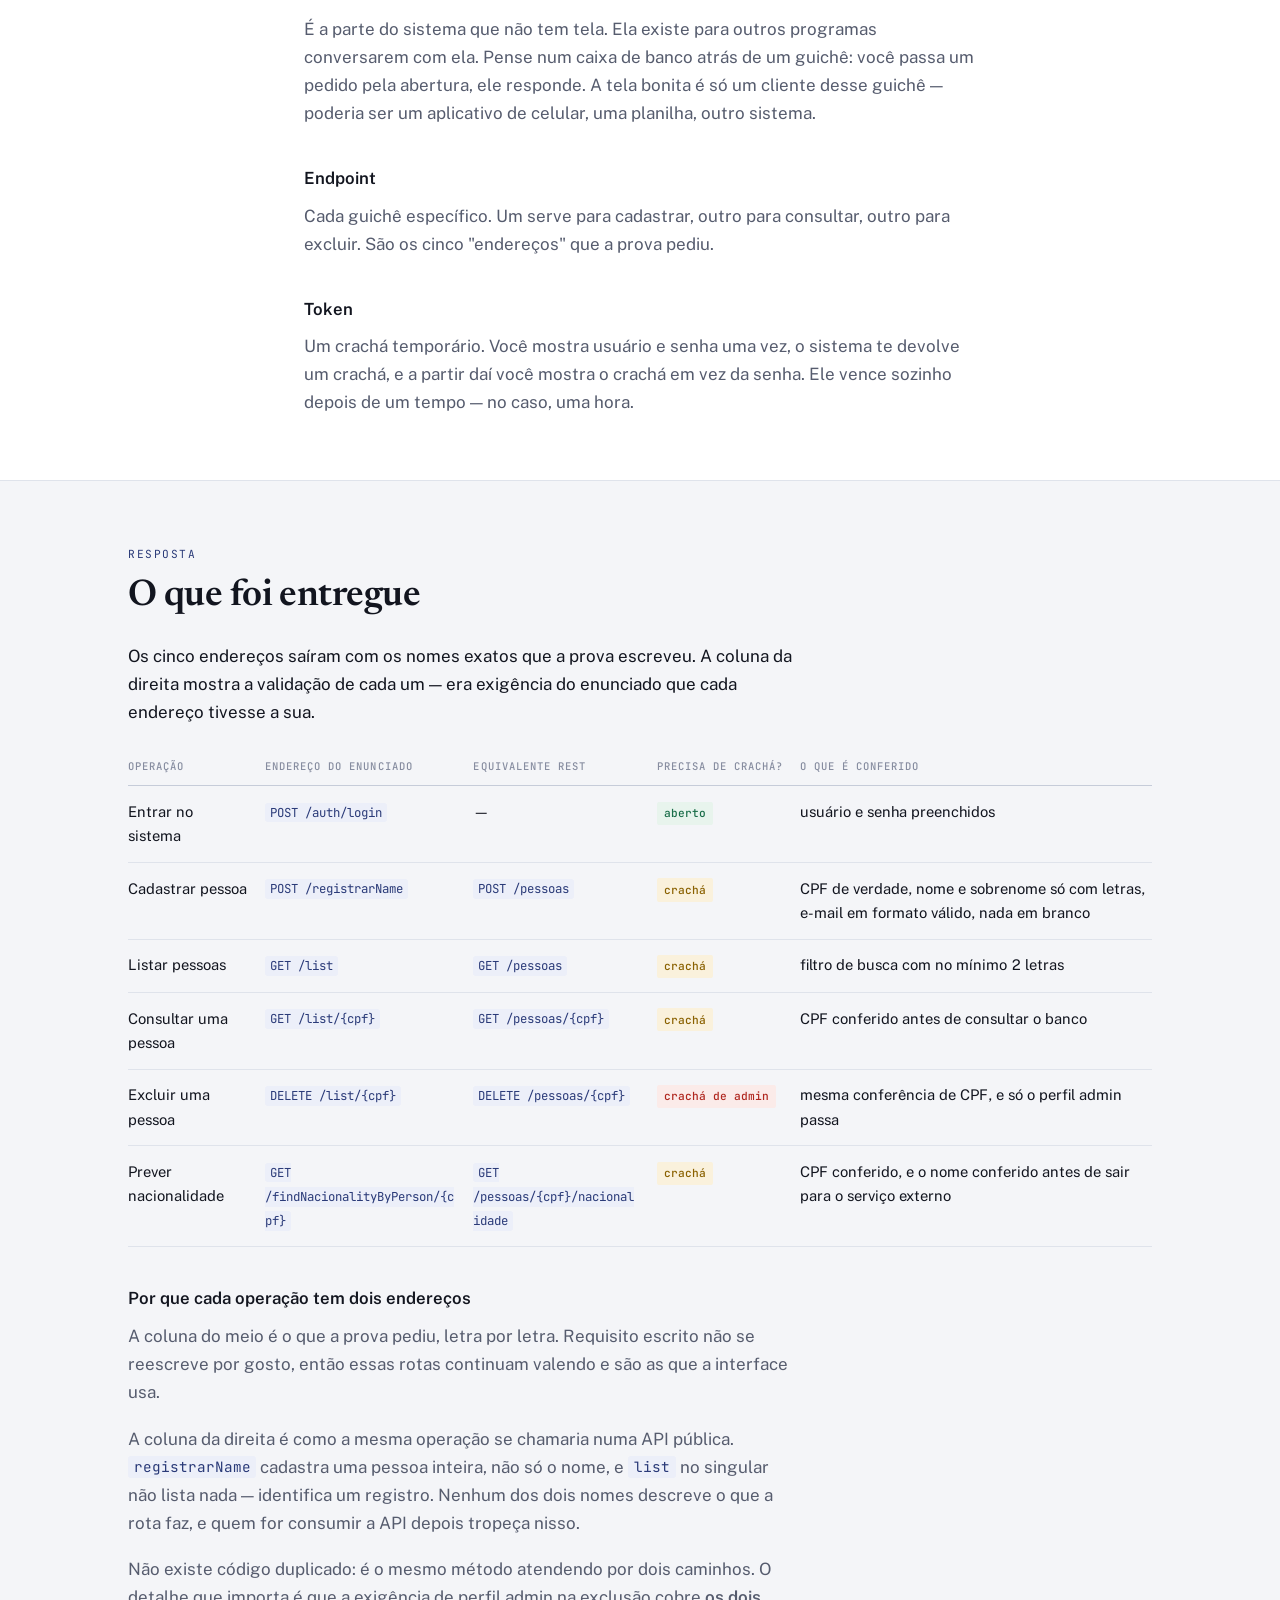
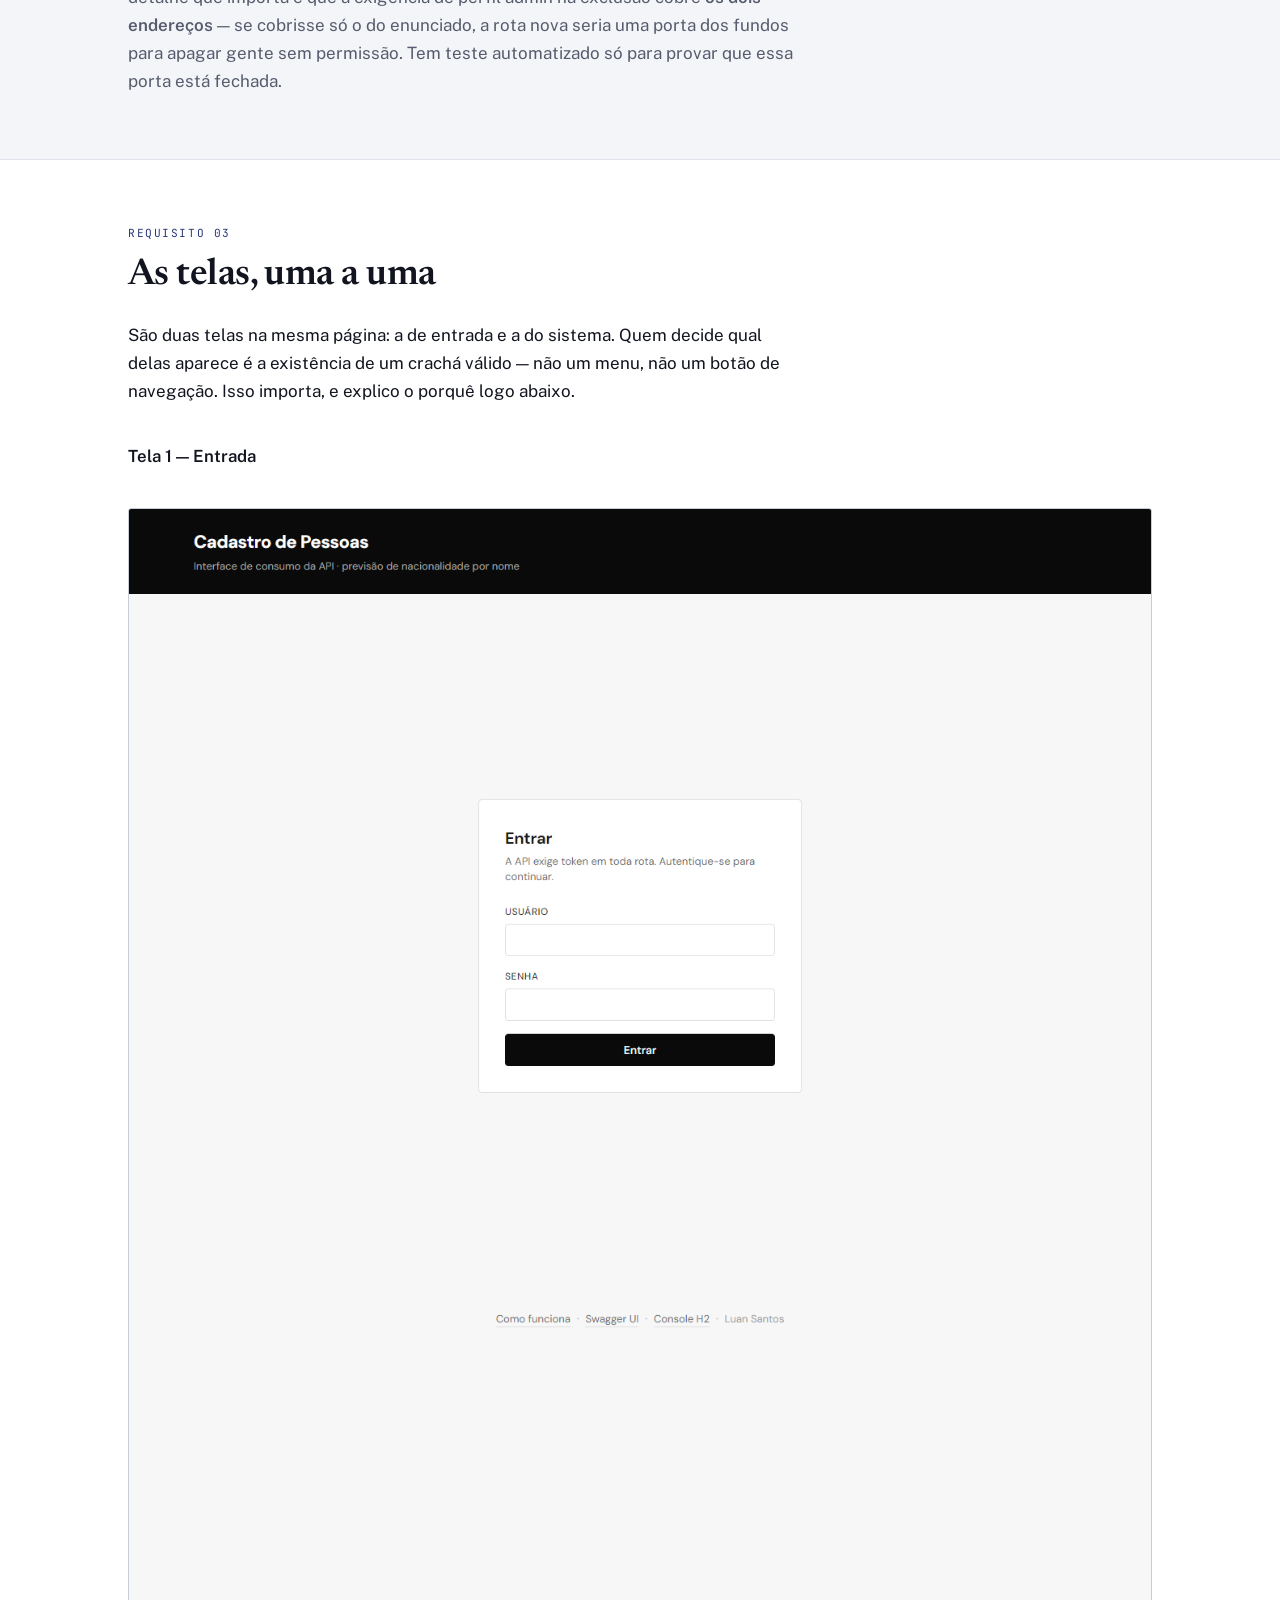
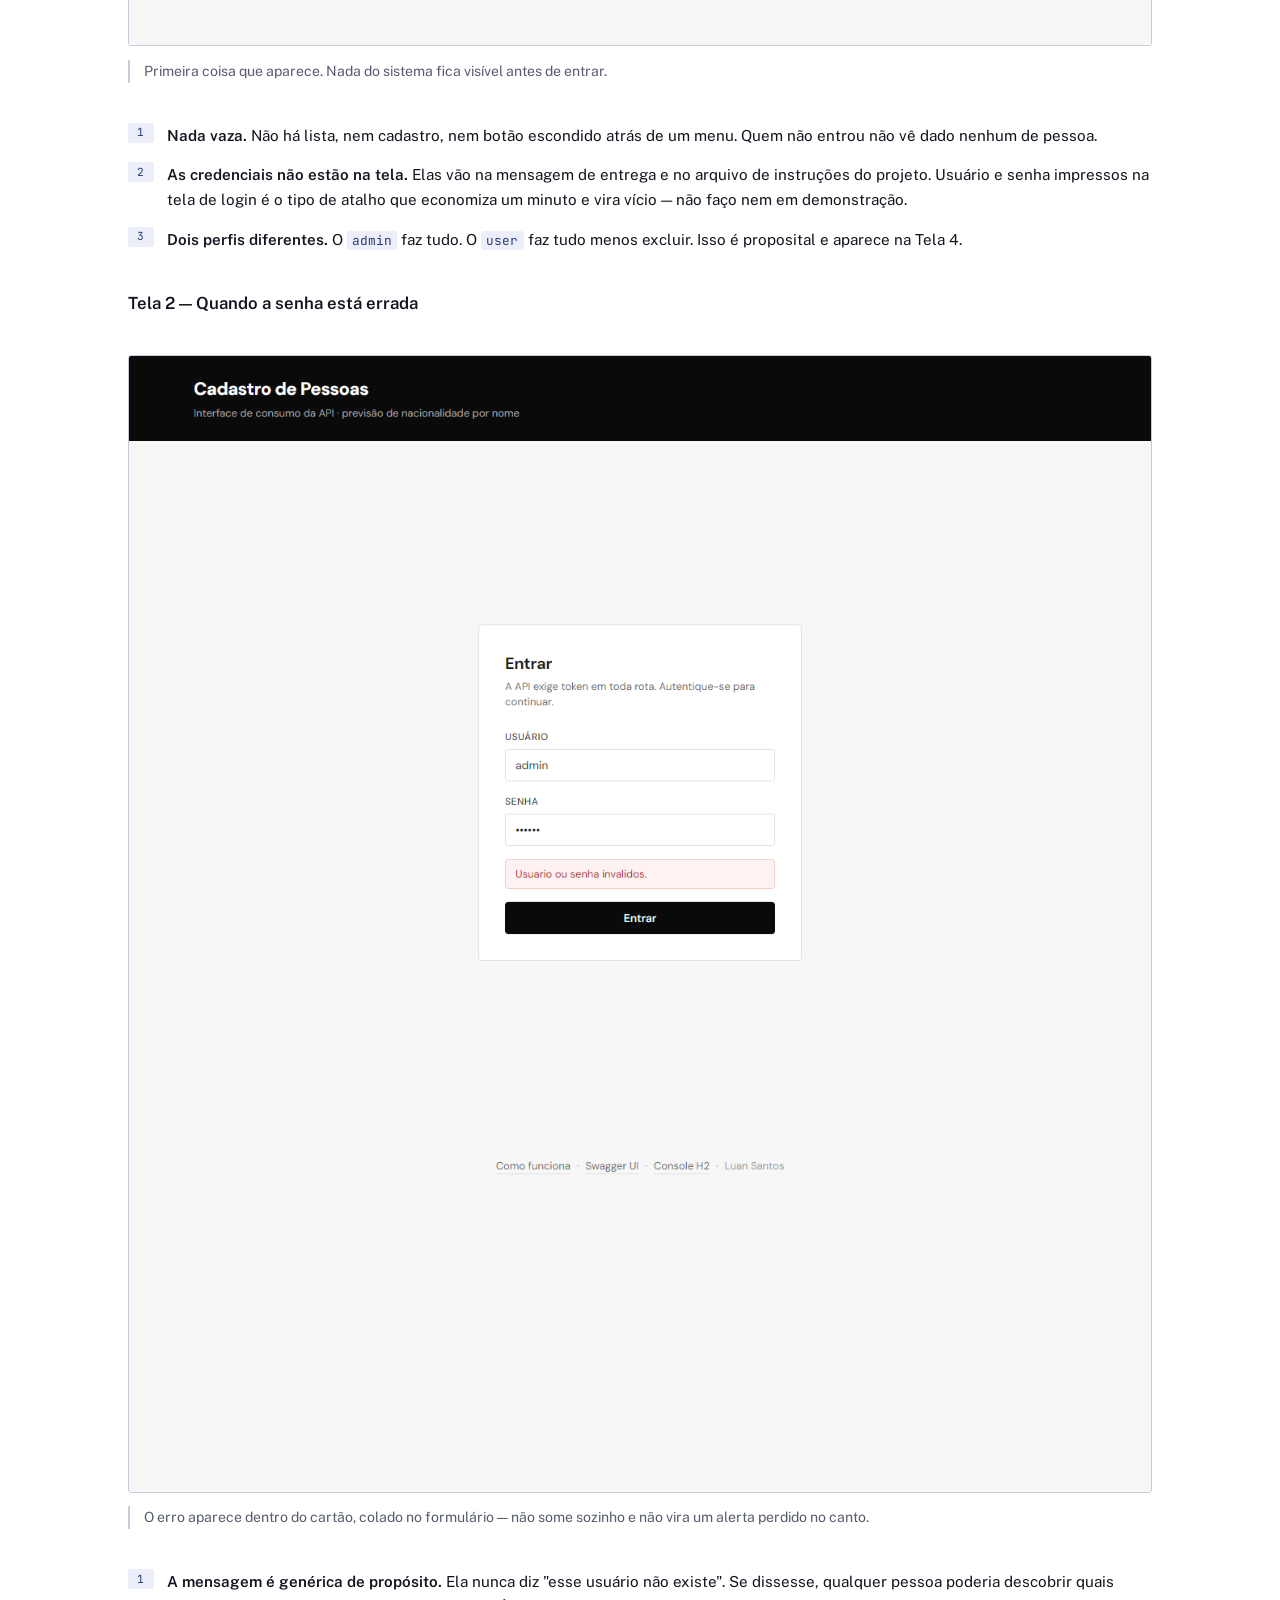
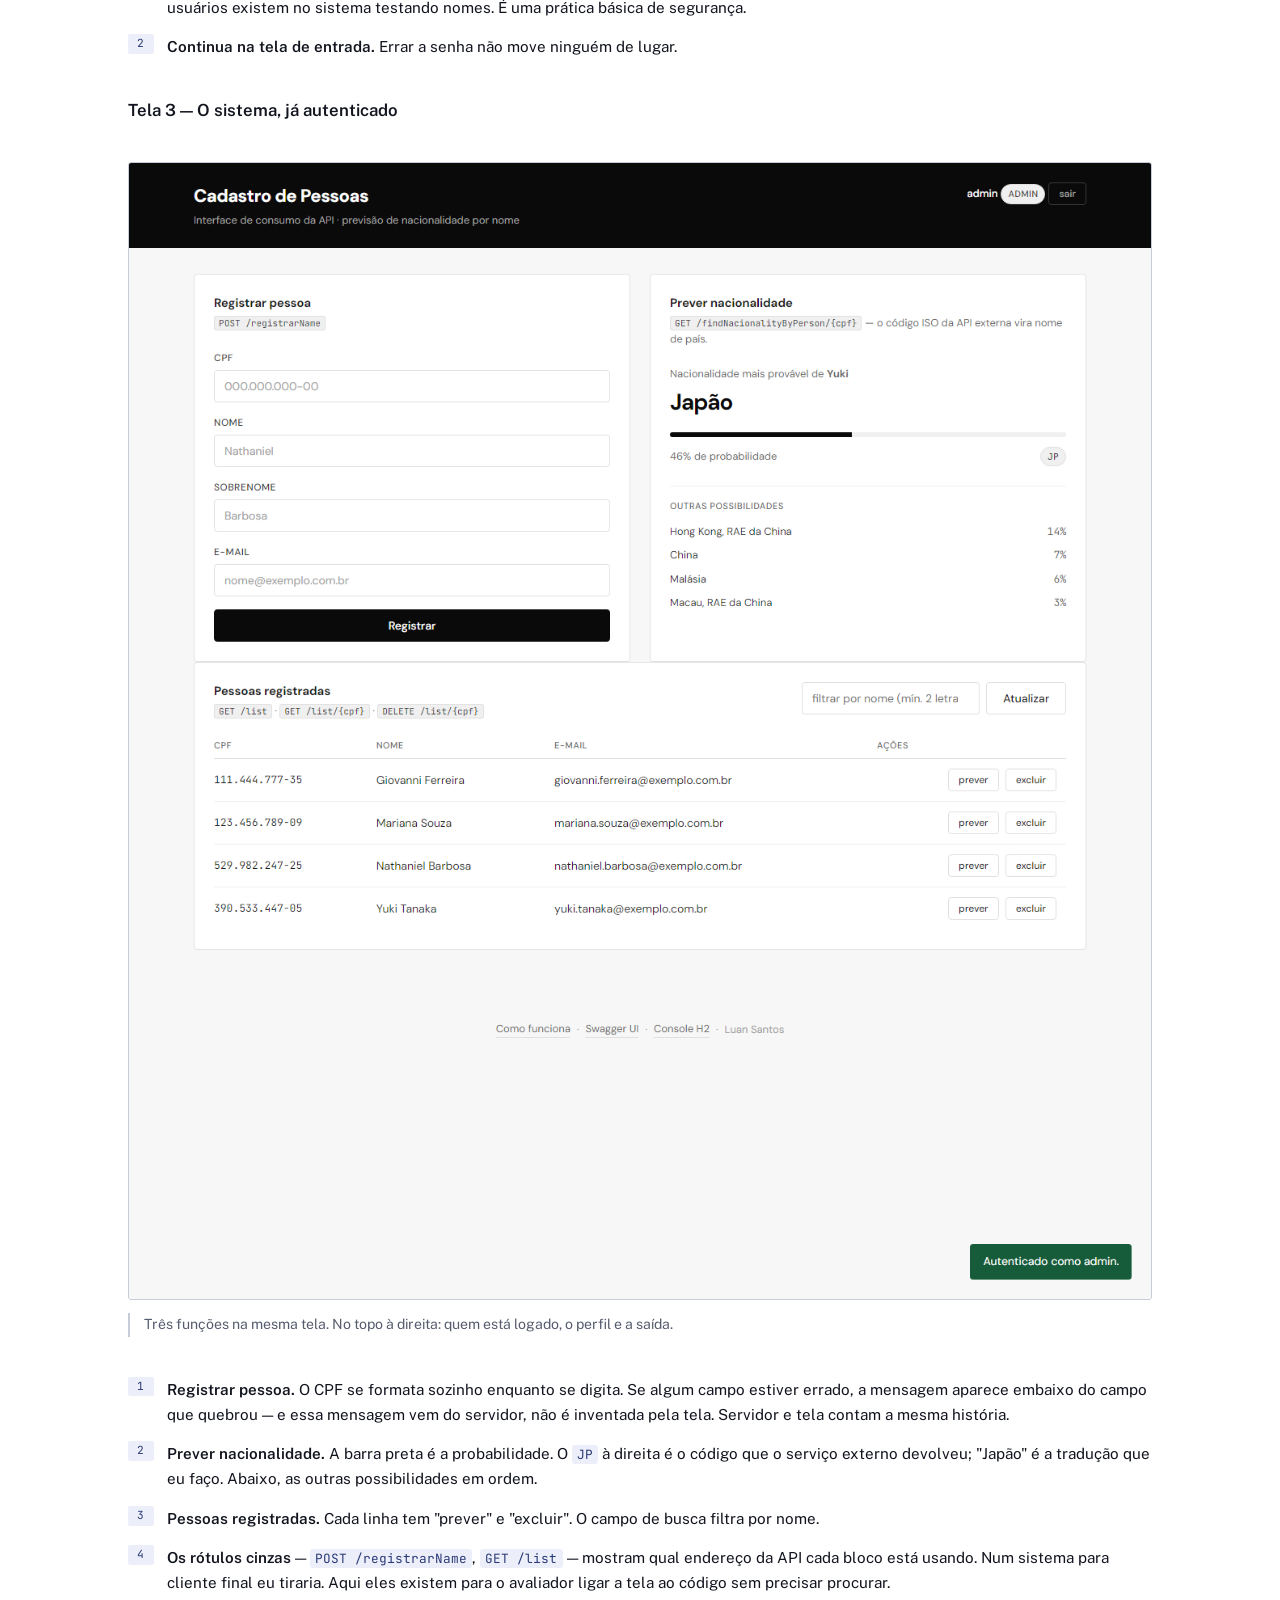
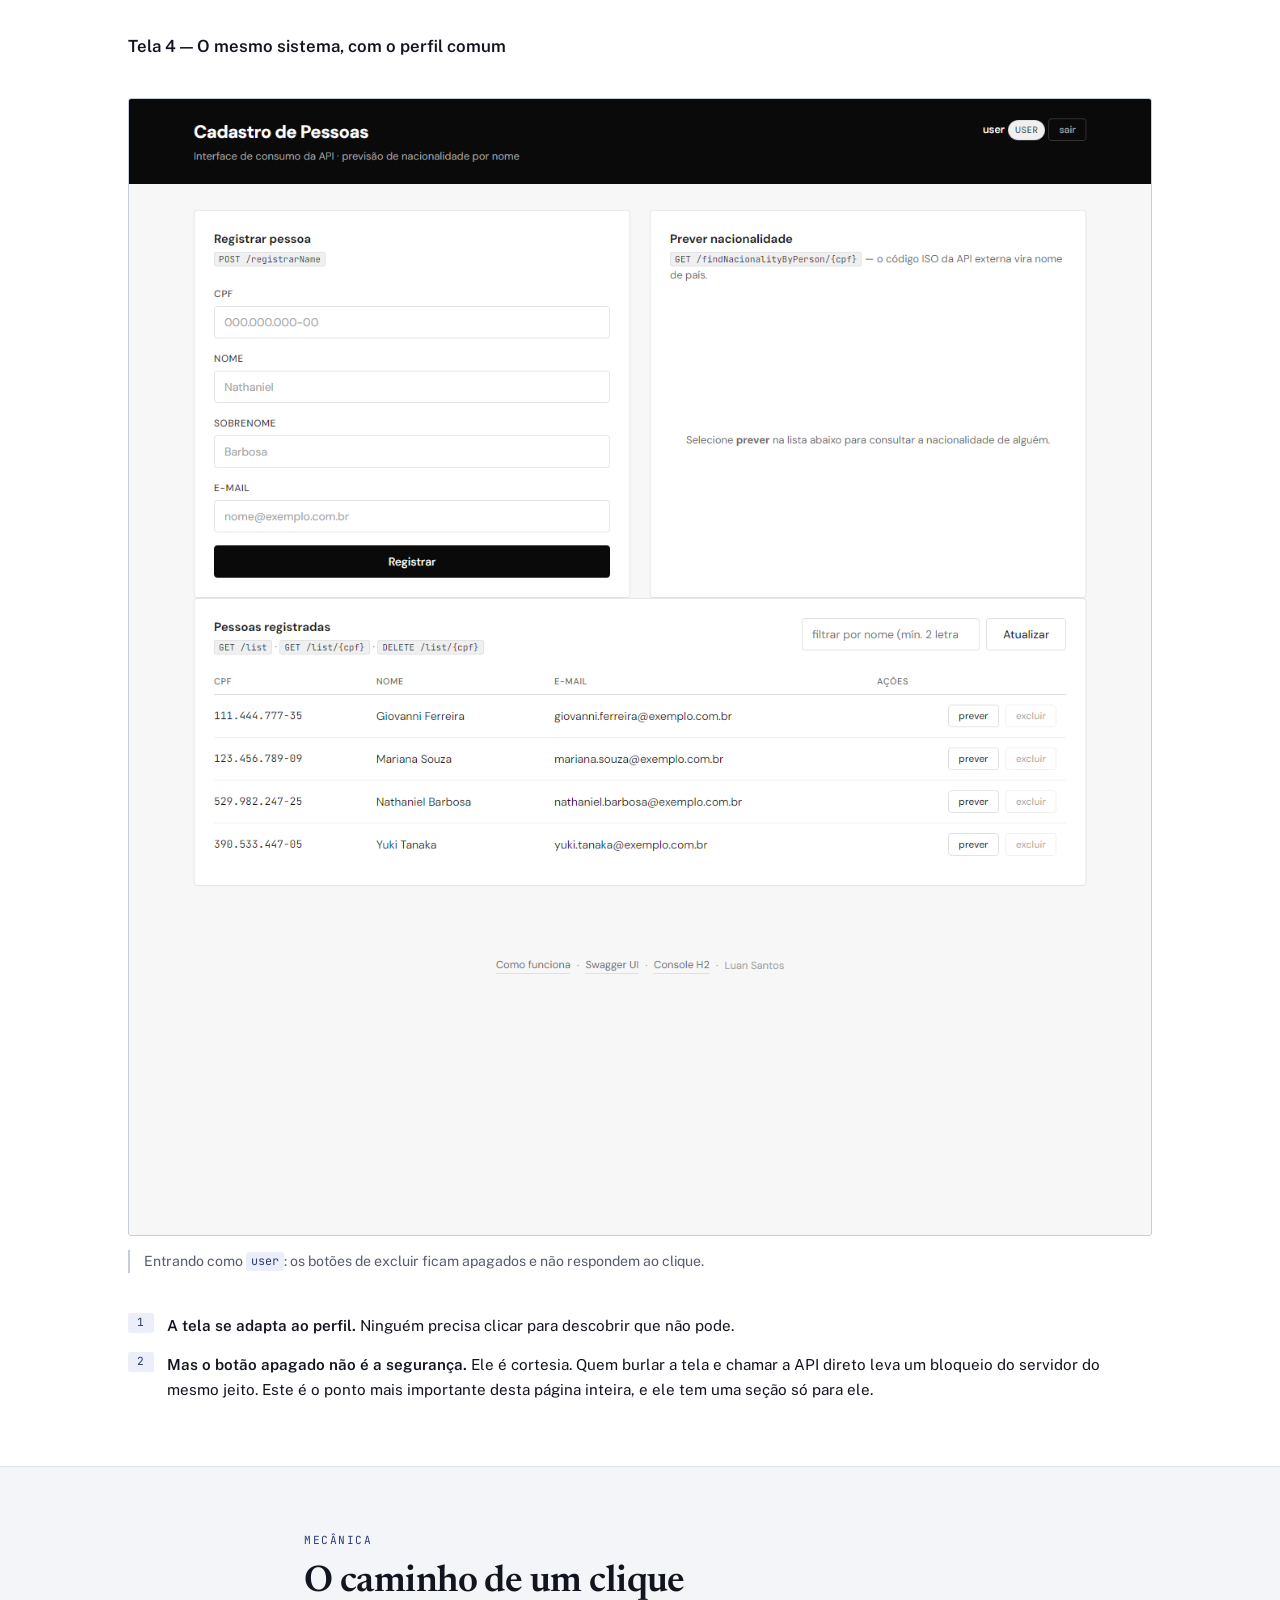
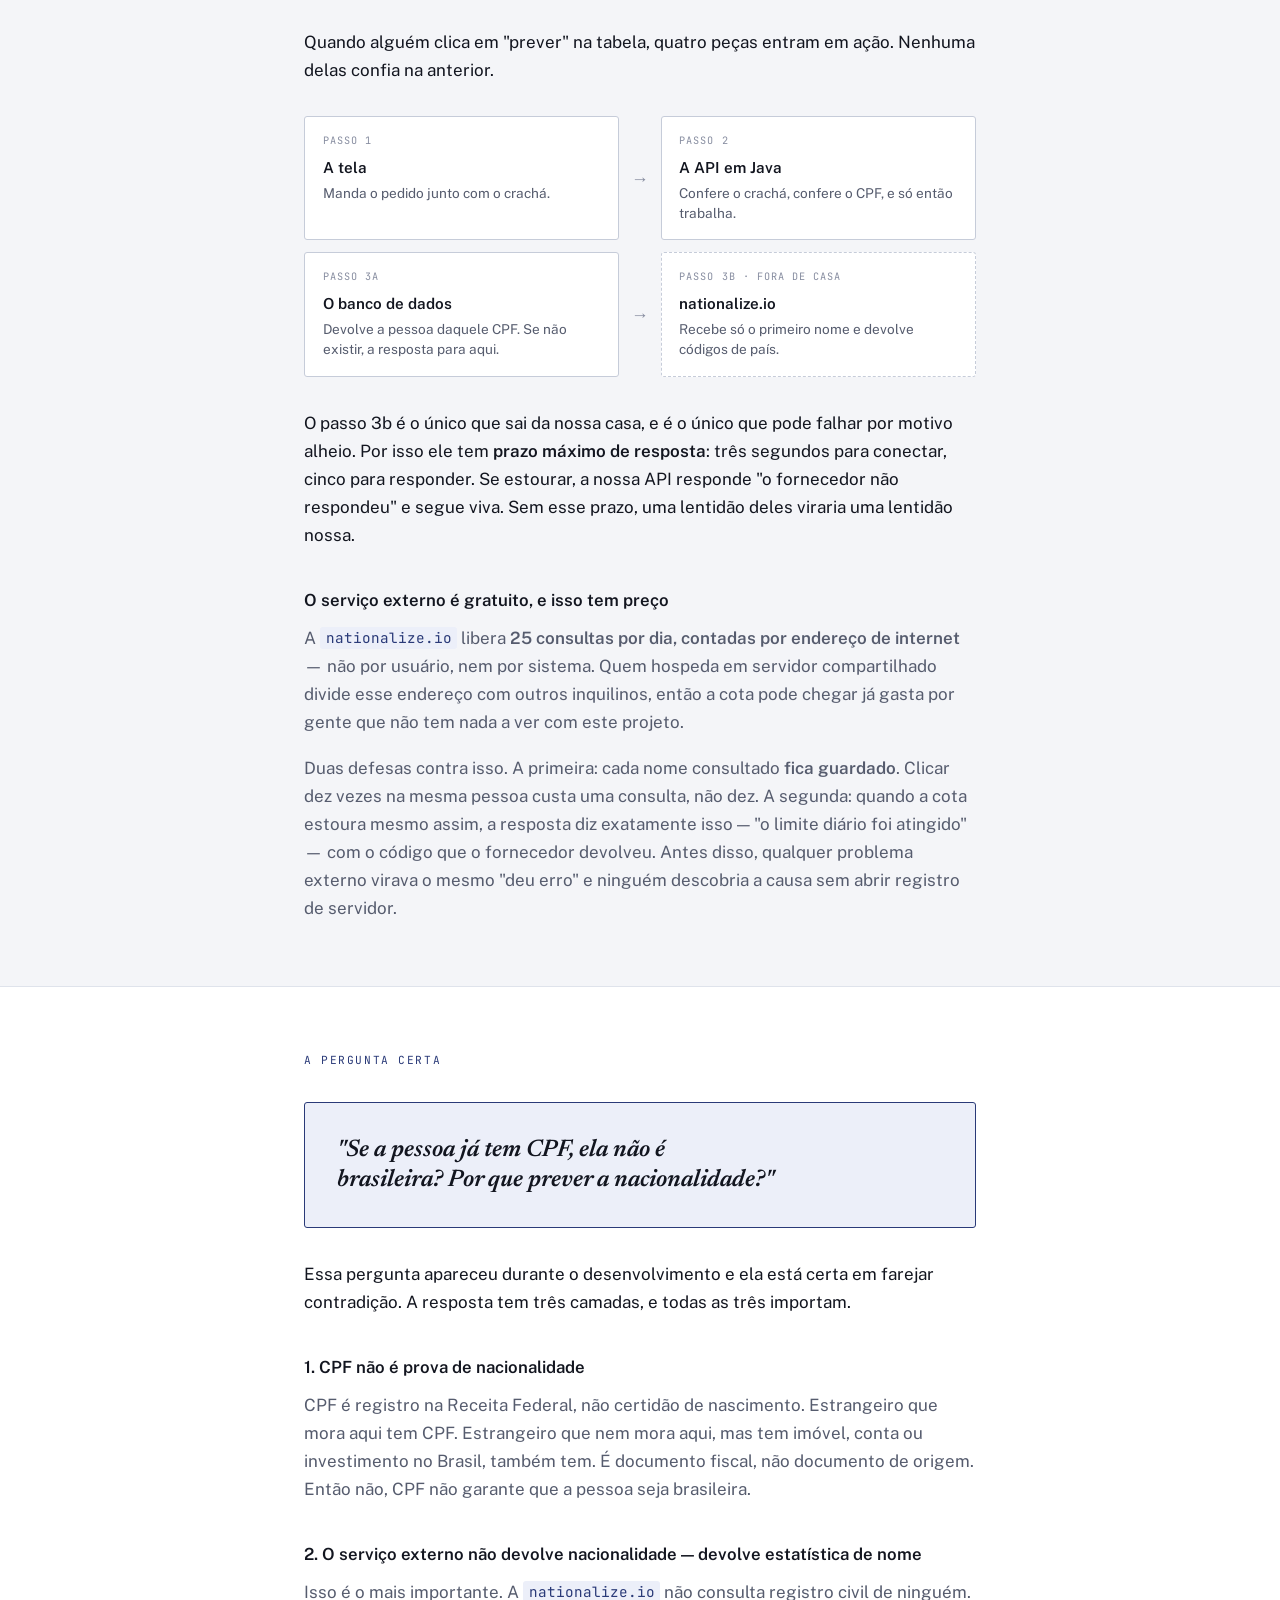
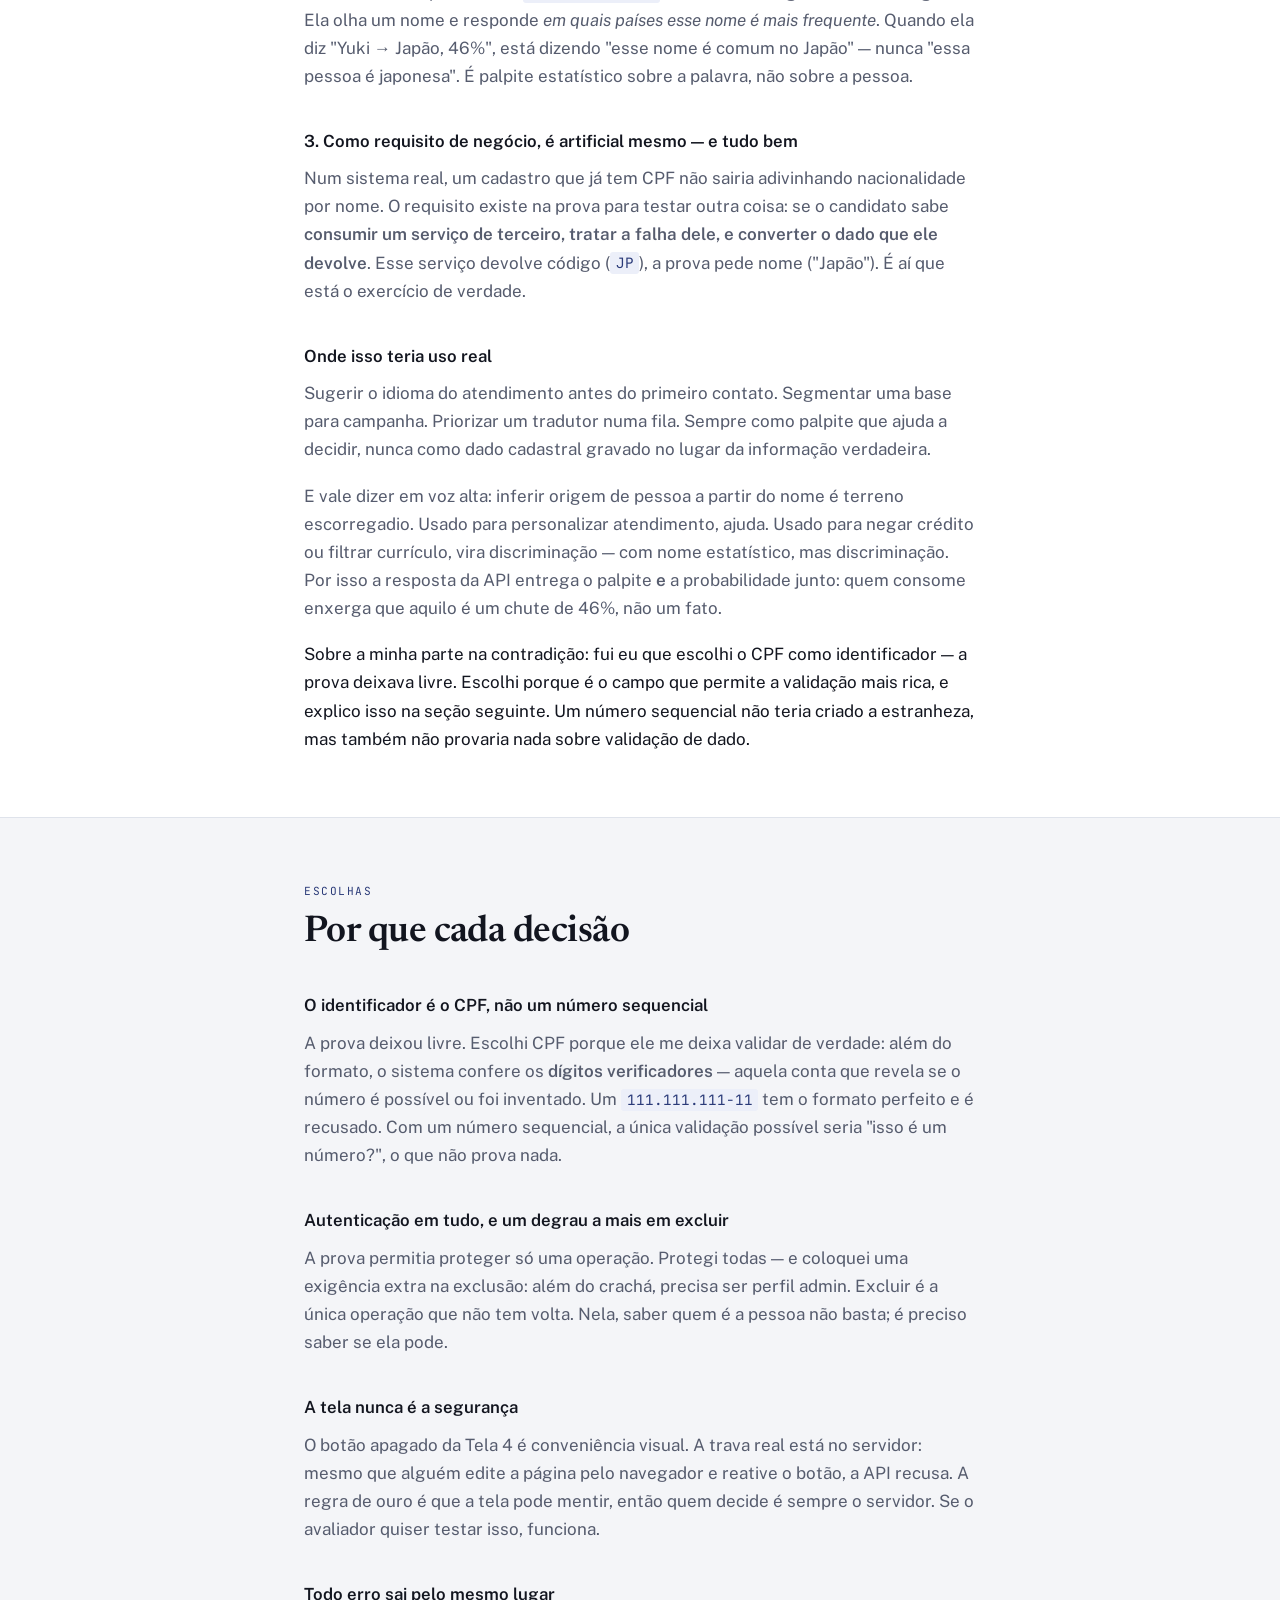
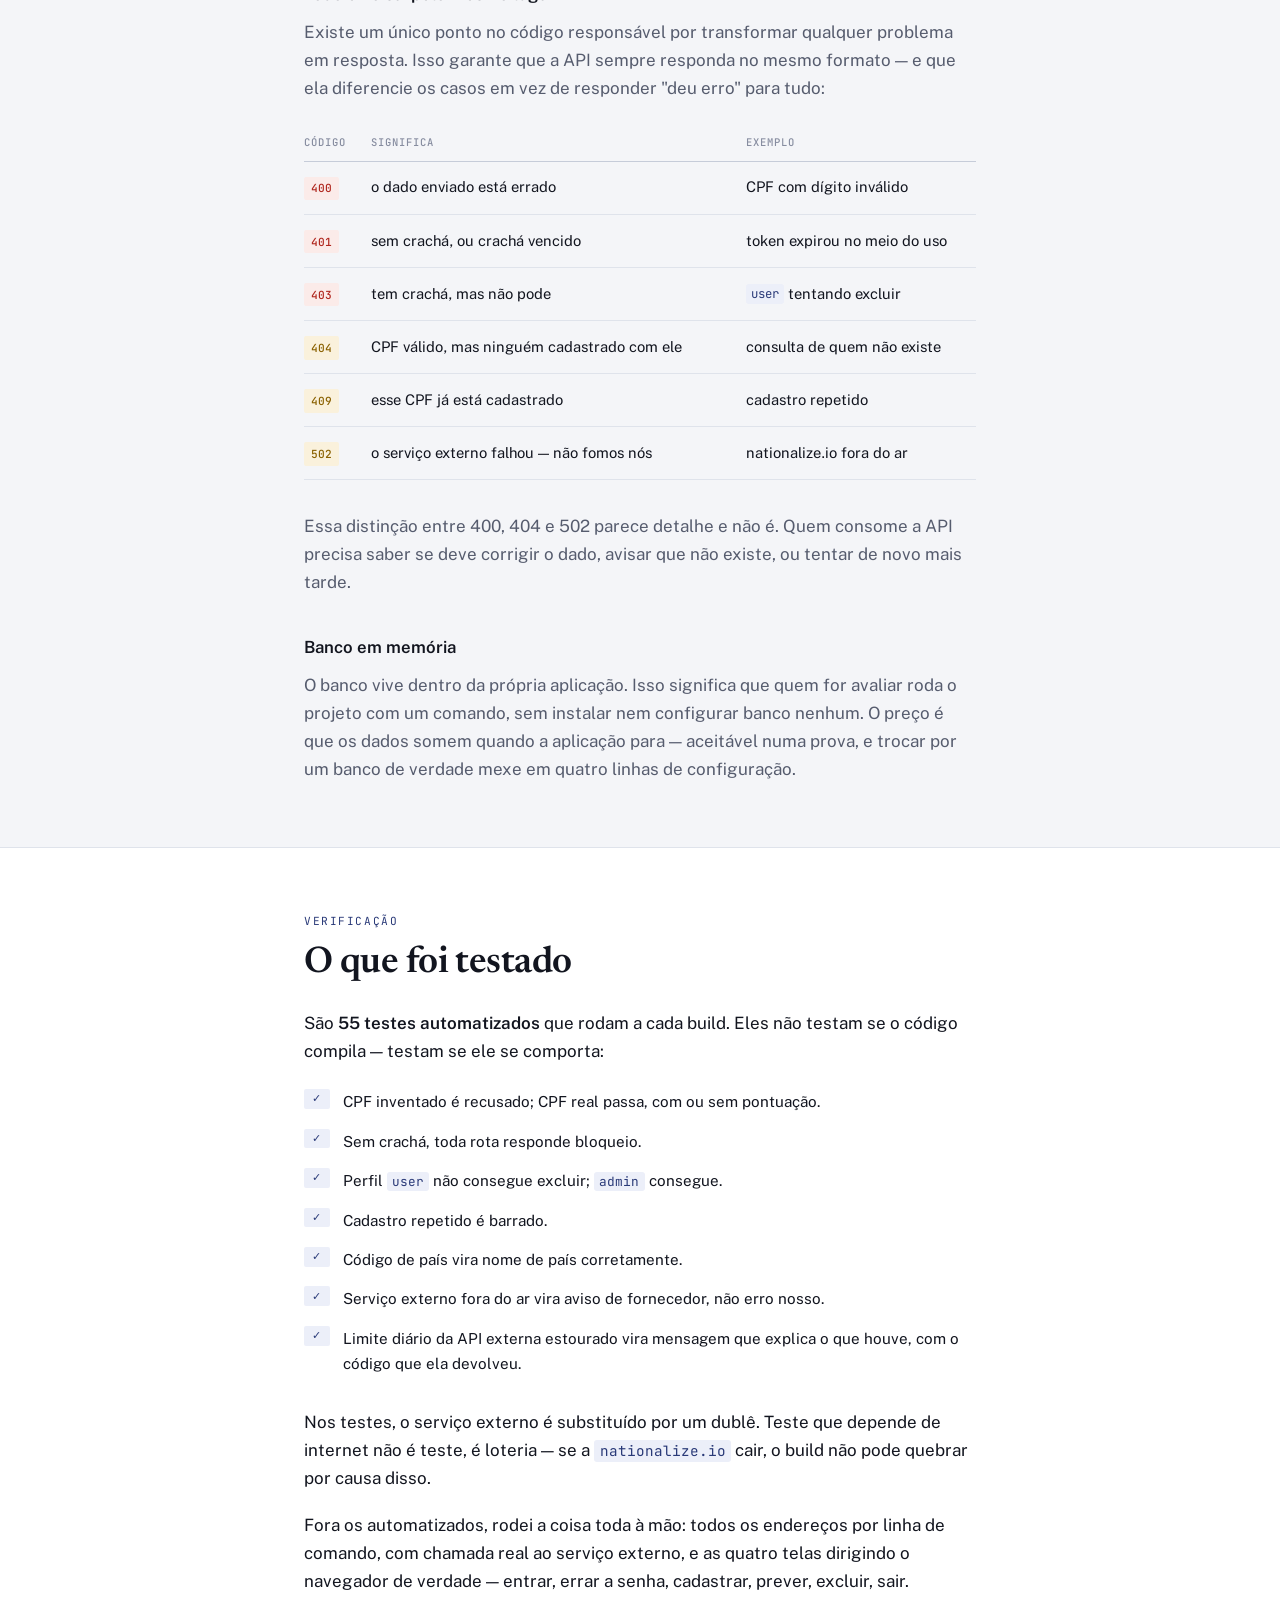
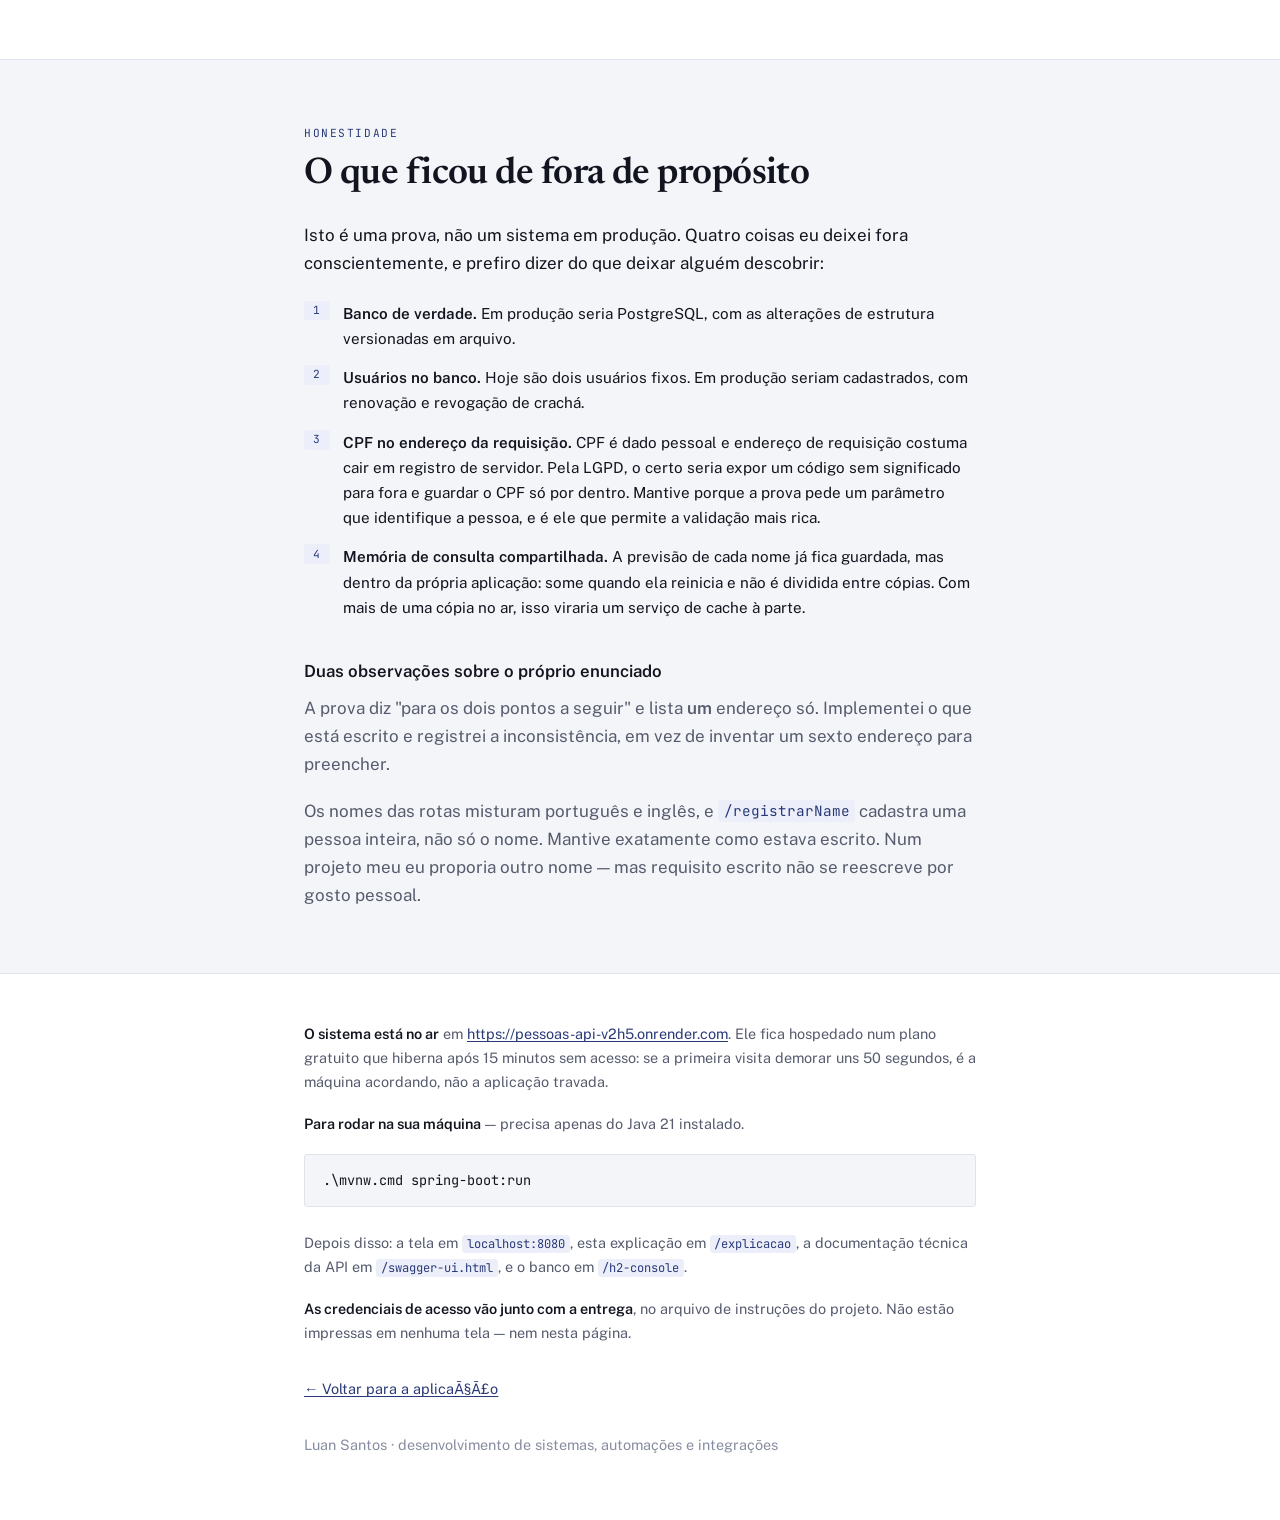
==== commit 558045bd: "Corrige o envio da chave da API de nacionalidade A chave estava indo no cabecalho X-Api-Key, que a n" ====
--- a/src/main/resources/static/explicacao.html
+++ b/src/main/resources/static/explicacao.html
@@ -460,7 +460,7 @@
       </div>
       <div>
         <dt>Testes</dt>
-        <dd>54 automatizados</dd>
+        <dd>55 automatizados</dd>
       </div>
     </dl>
   </div>
@@ -986,7 +986,7 @@
     <p class="rotulo">Verificação</p>
     <h2>O que foi testado</h2>
     <p>
-      São <strong>54 testes automatizados</strong> que rodam a cada build. Eles não
+      São <strong>55 testes automatizados</strong> que rodam a cada build. Eles não
       testam se o código compila — testam se ele se comporta:
     </p>
 
